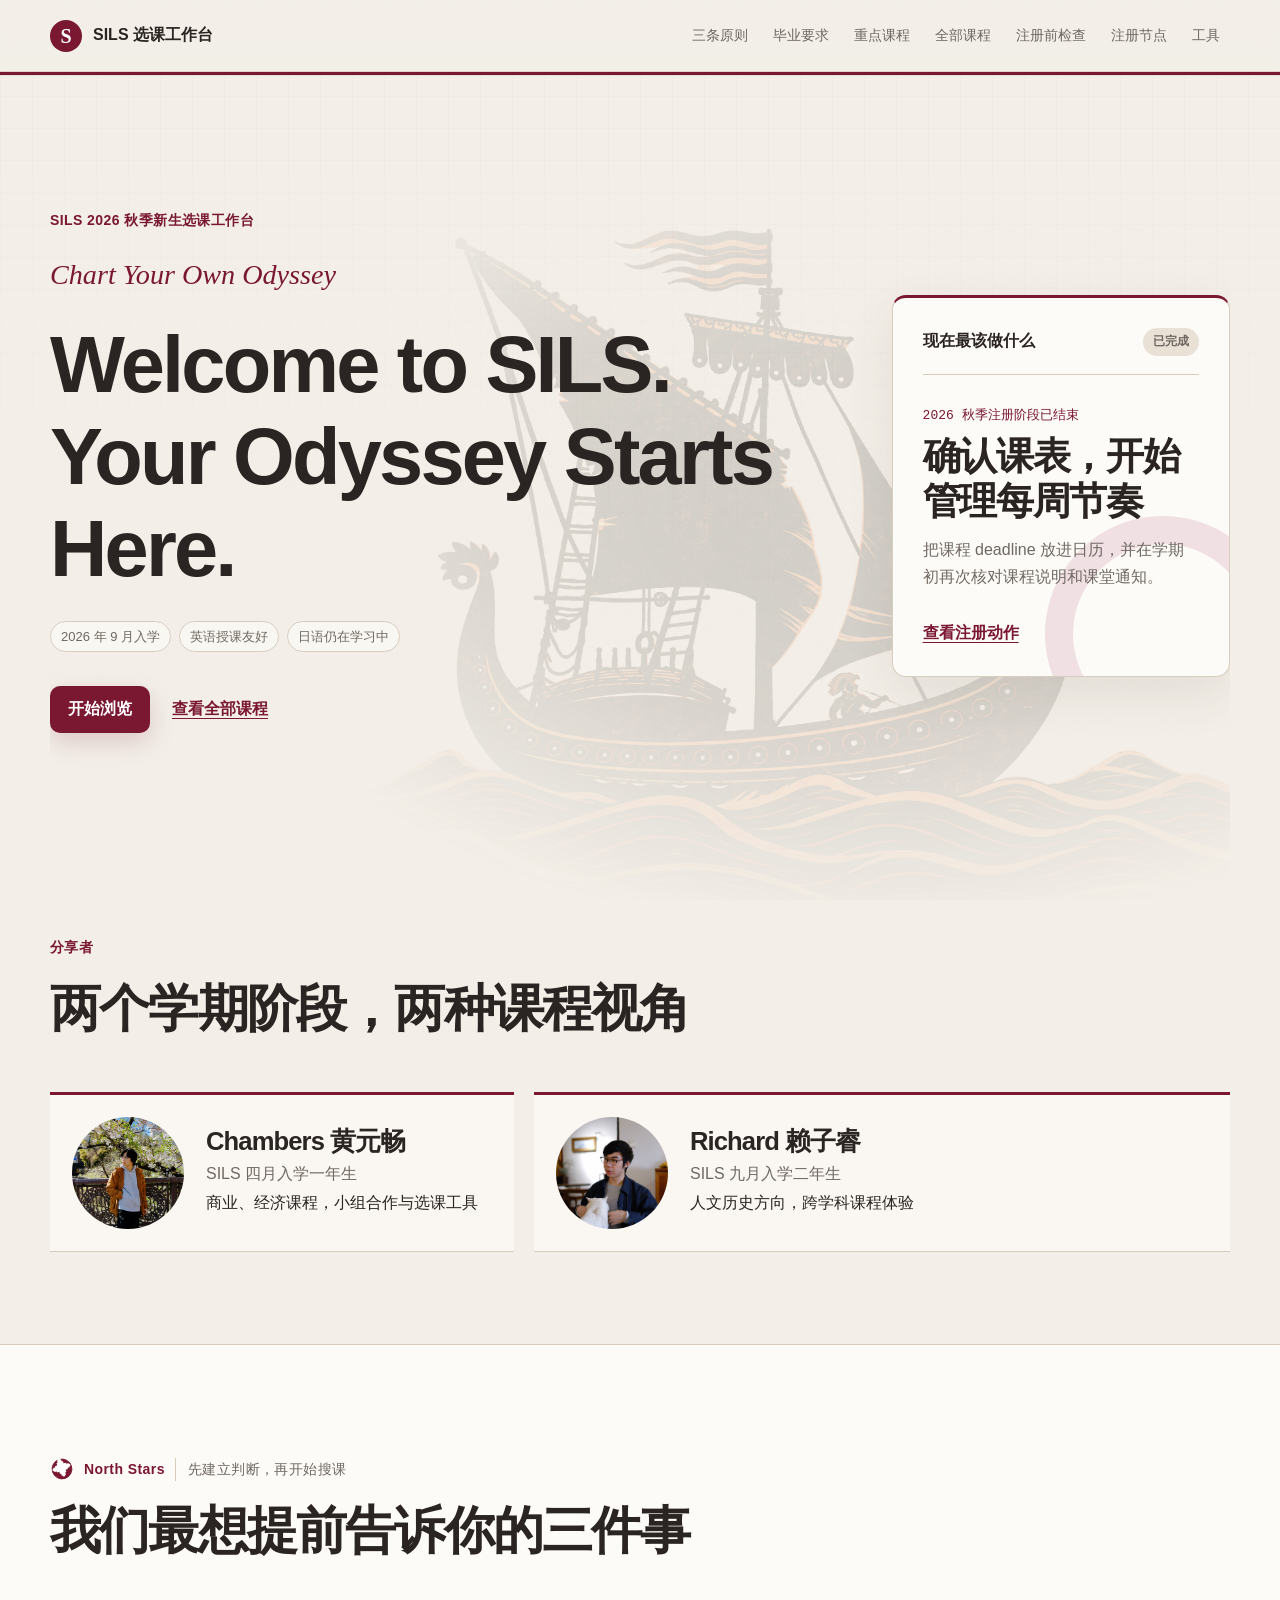
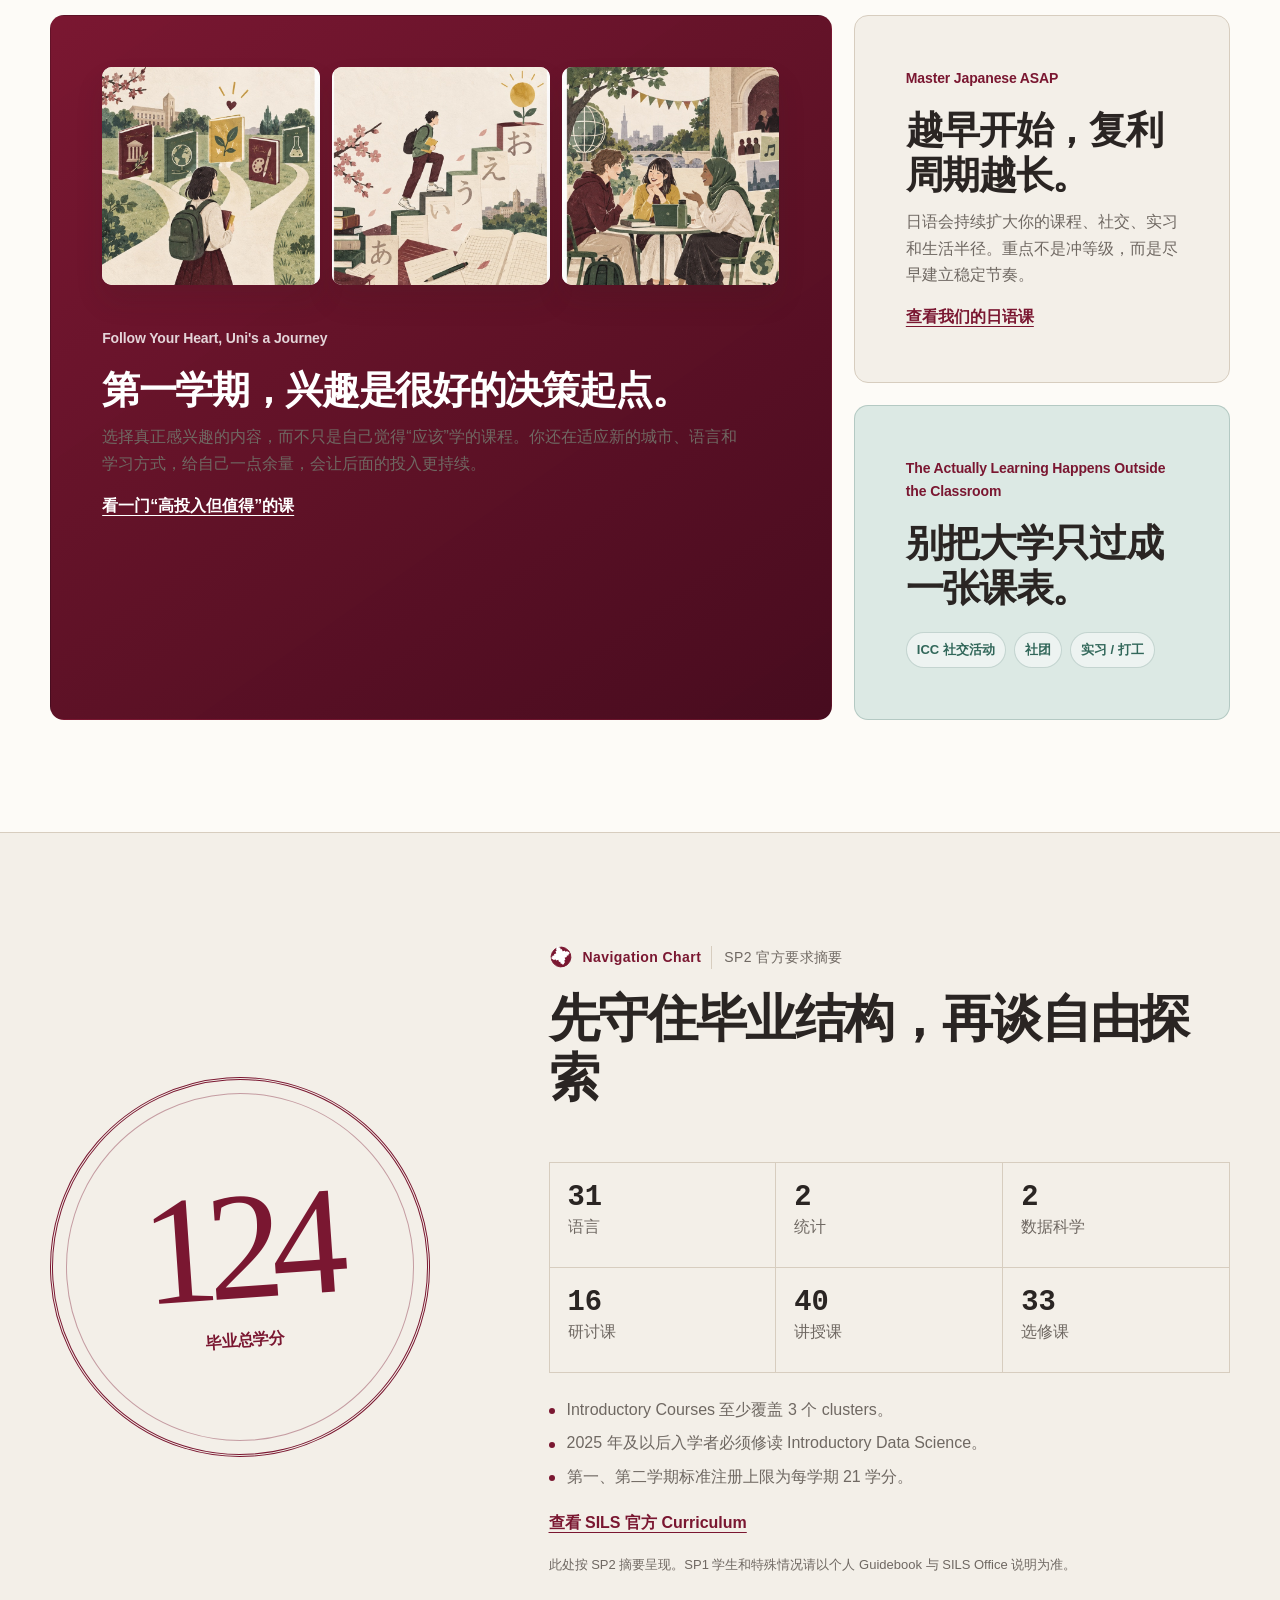
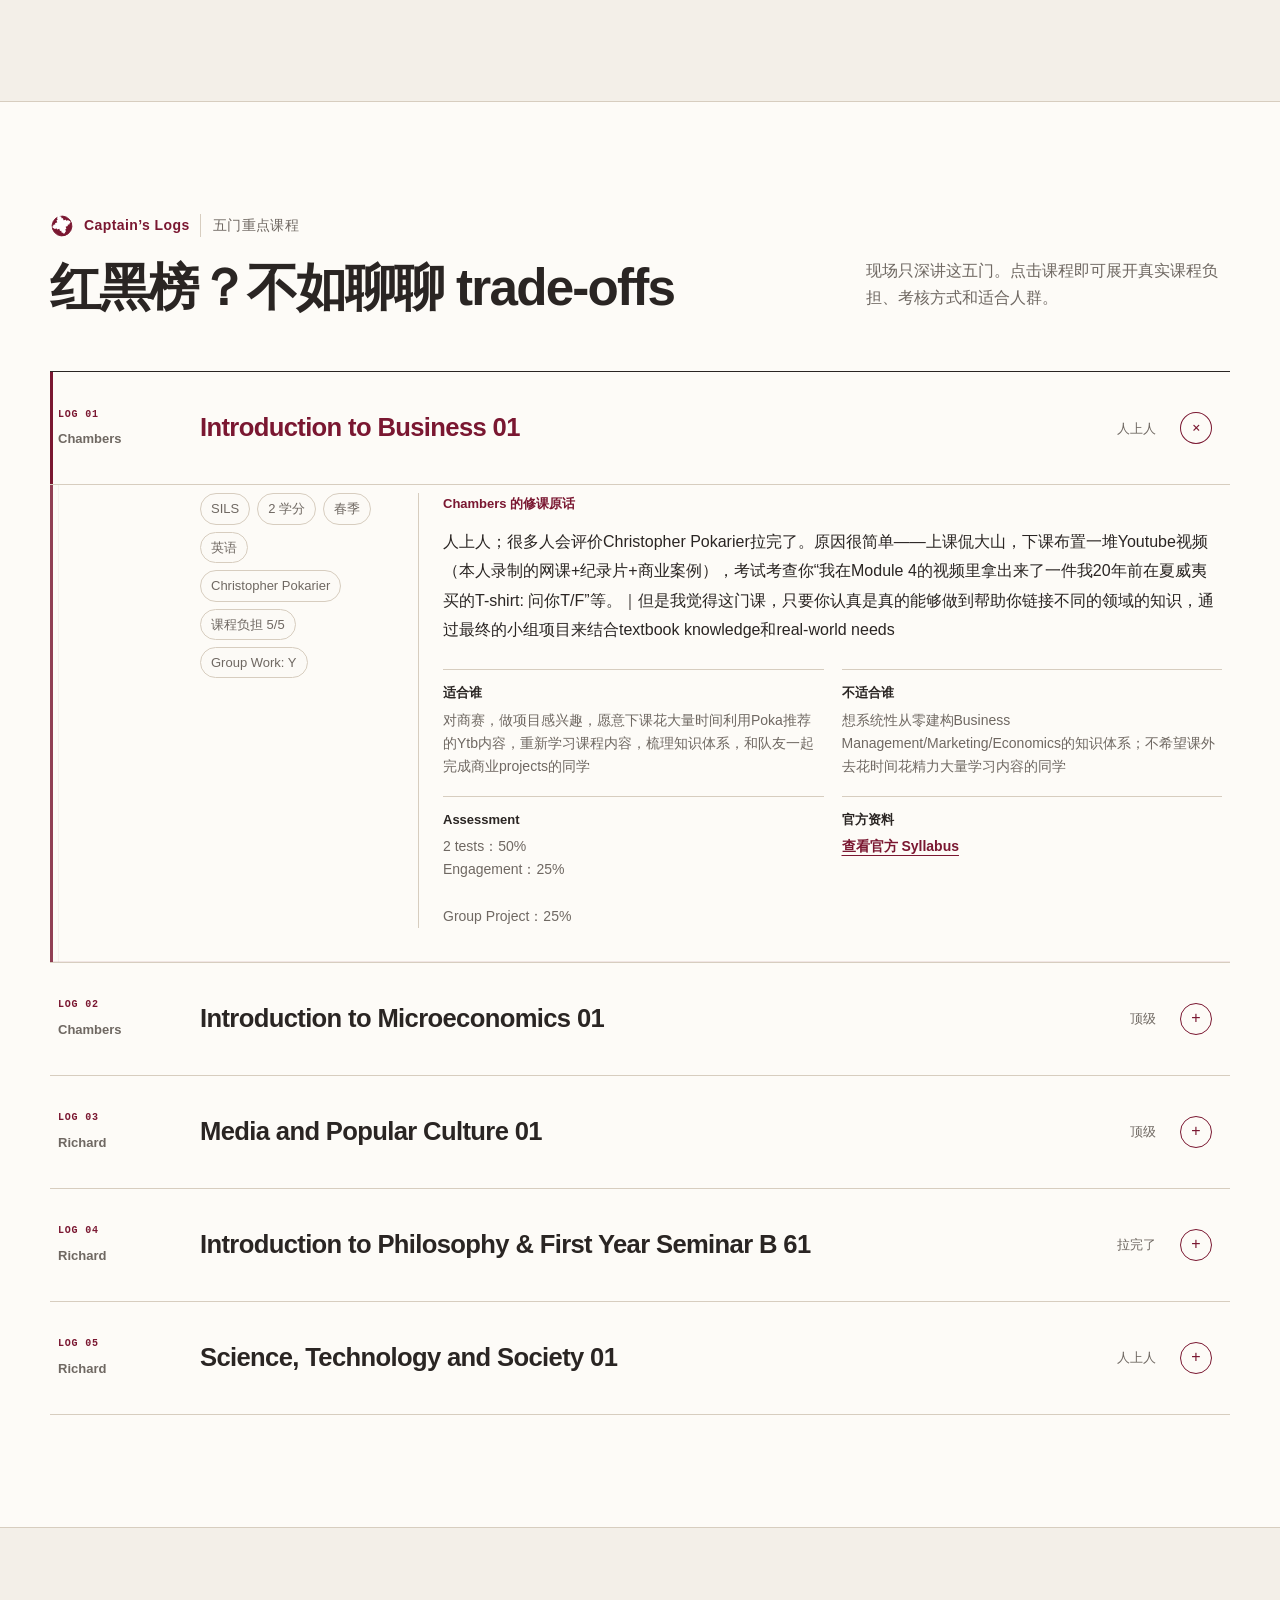
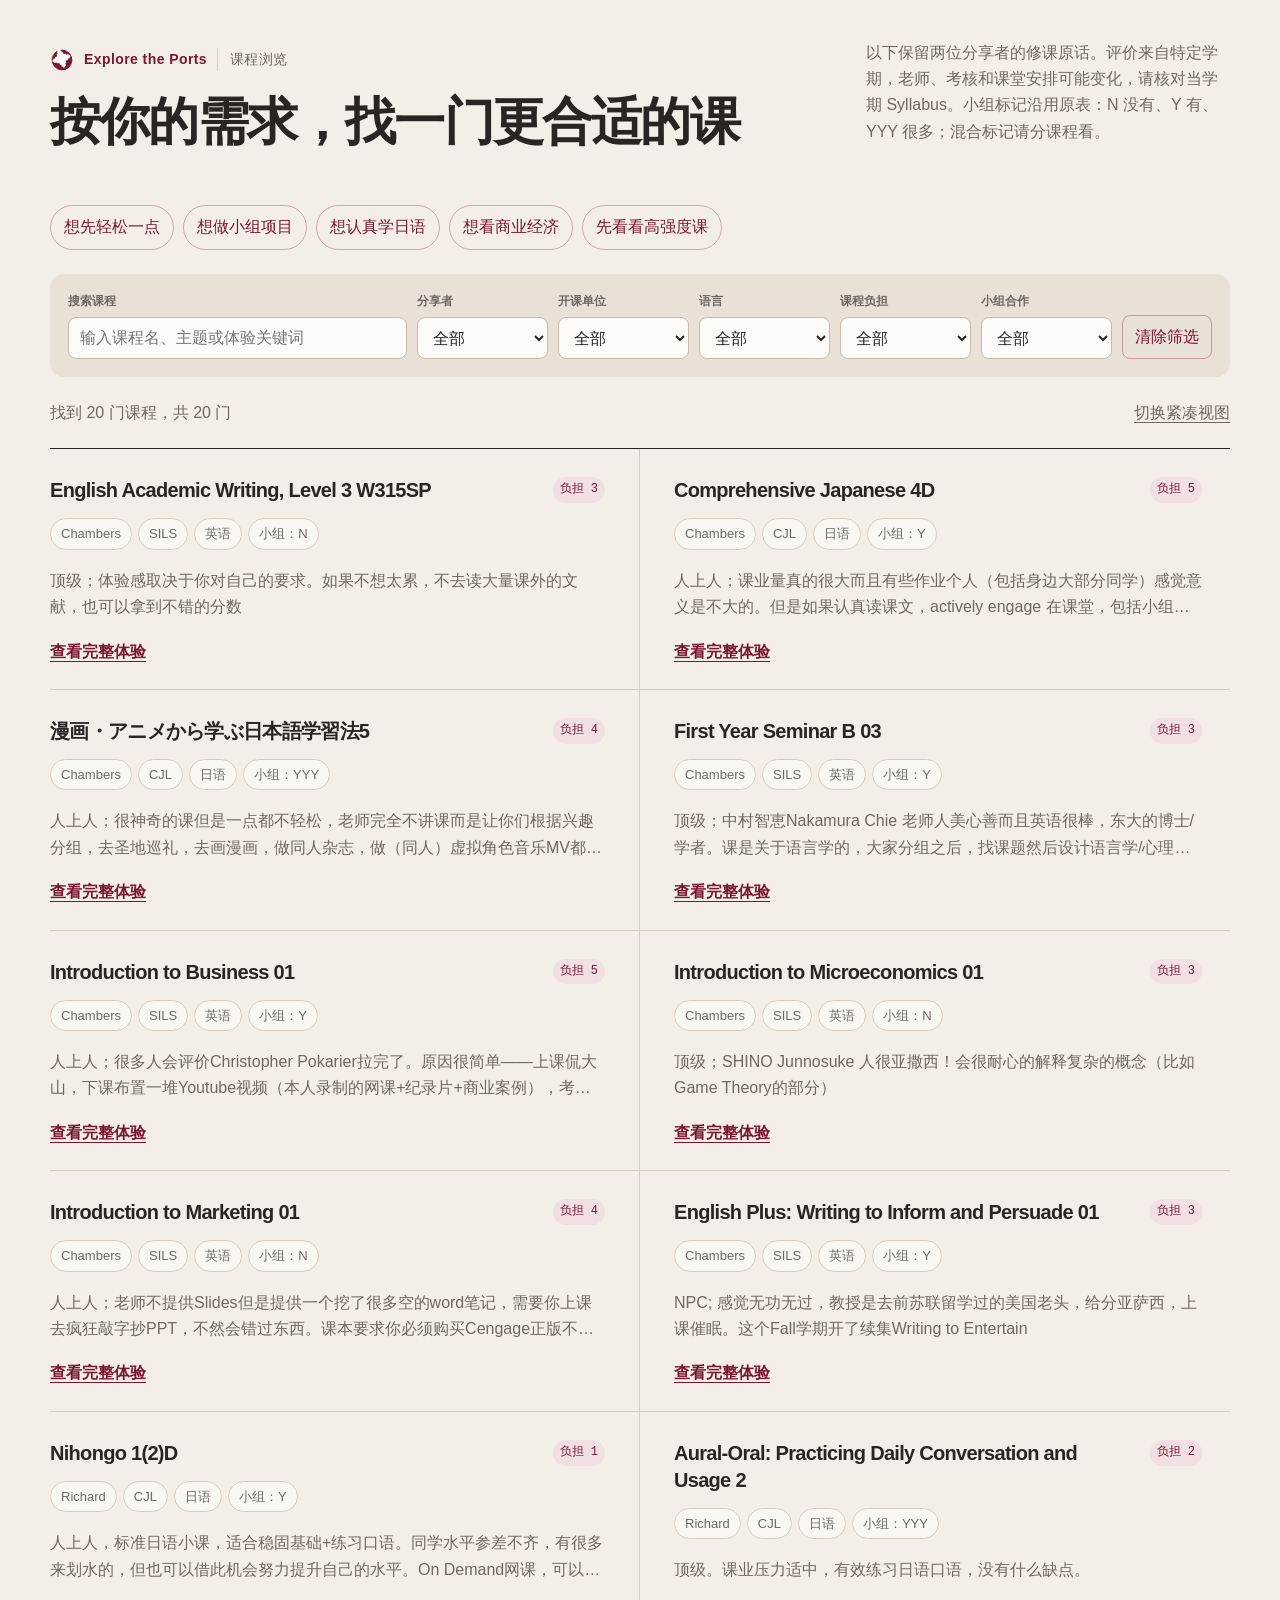
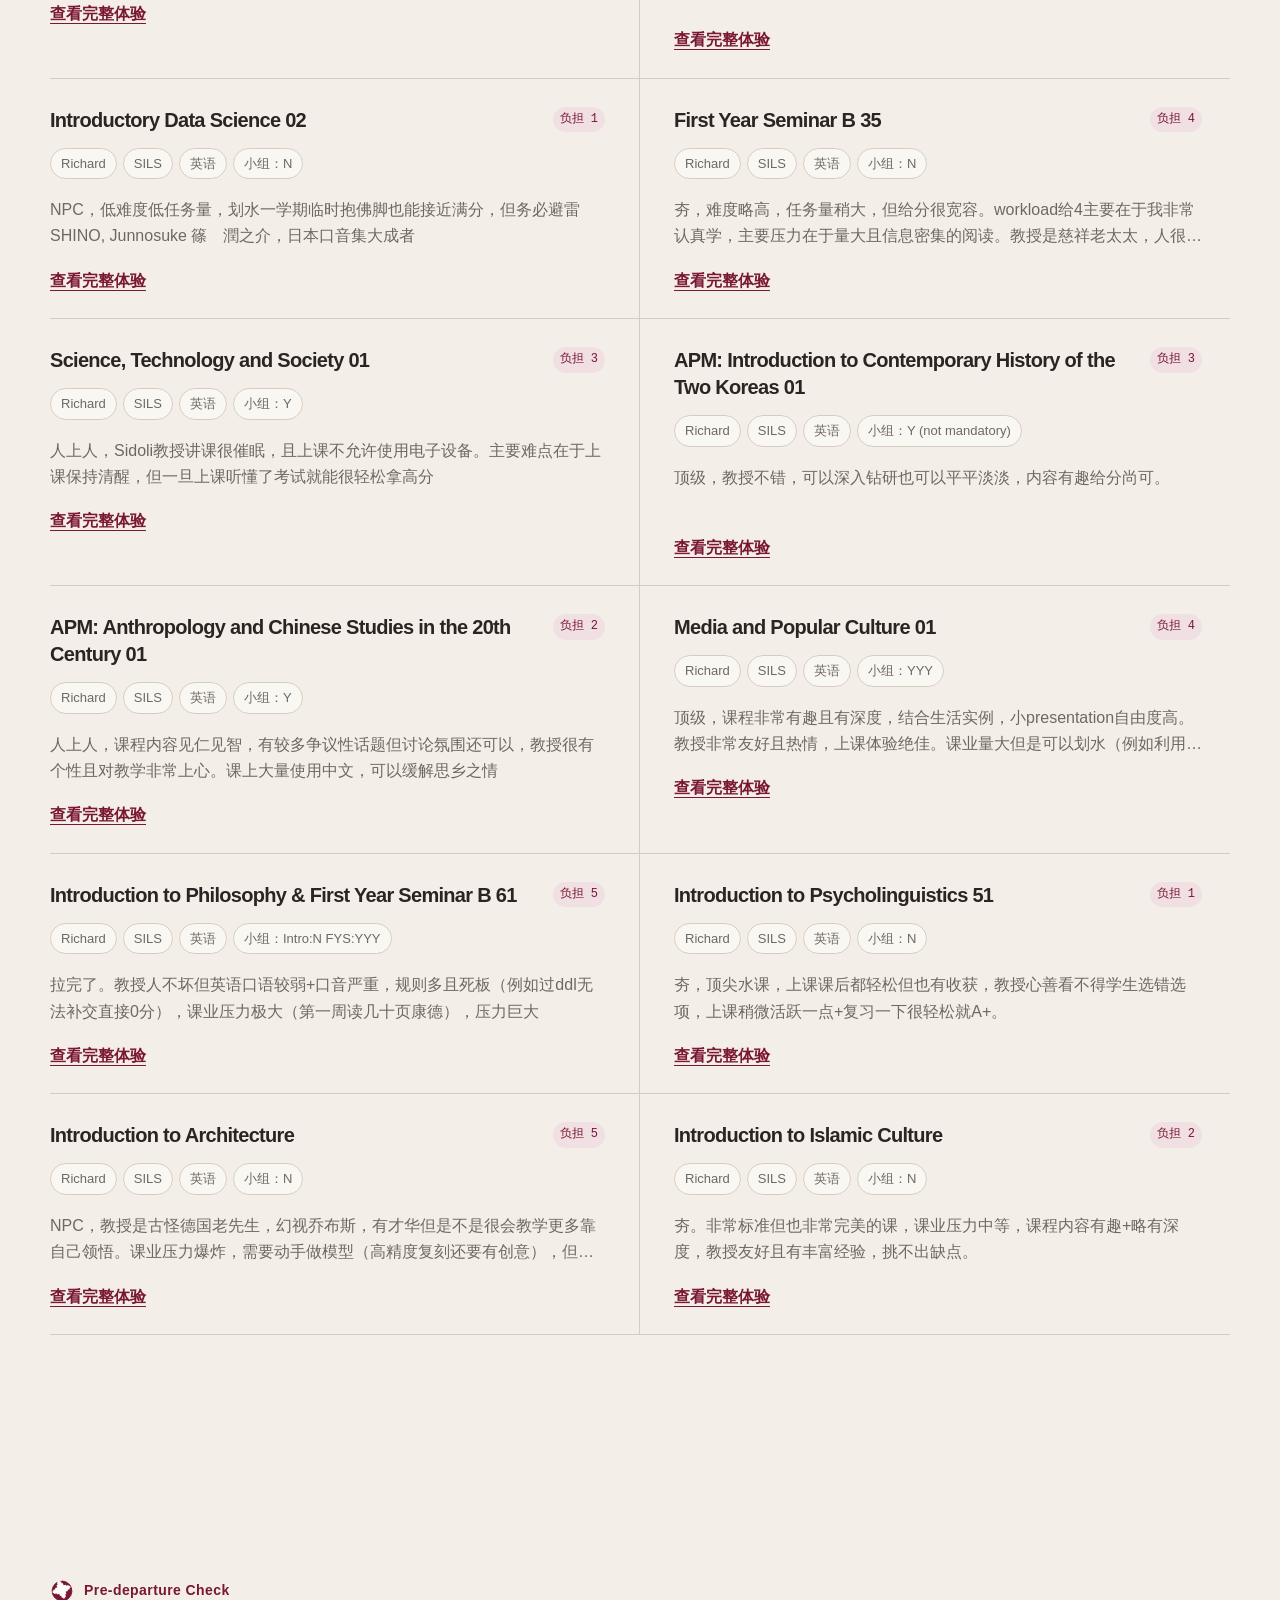
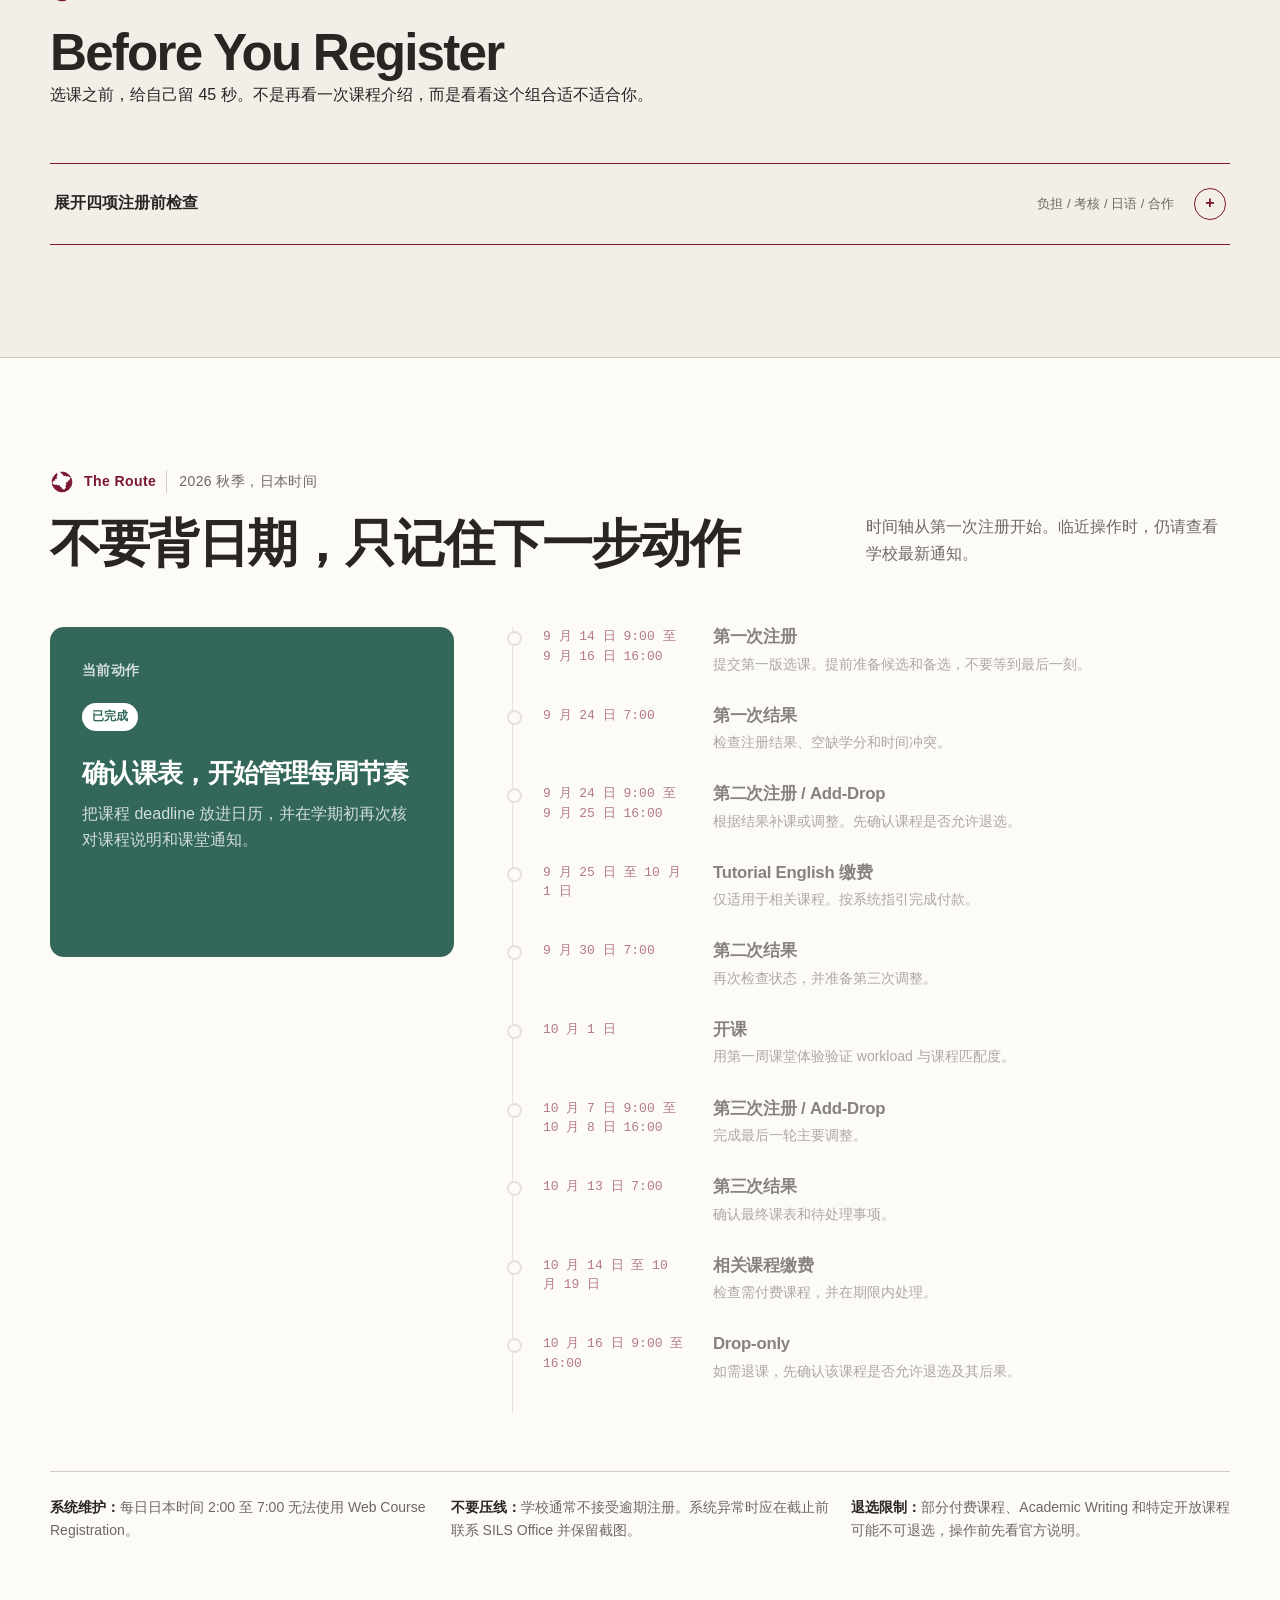
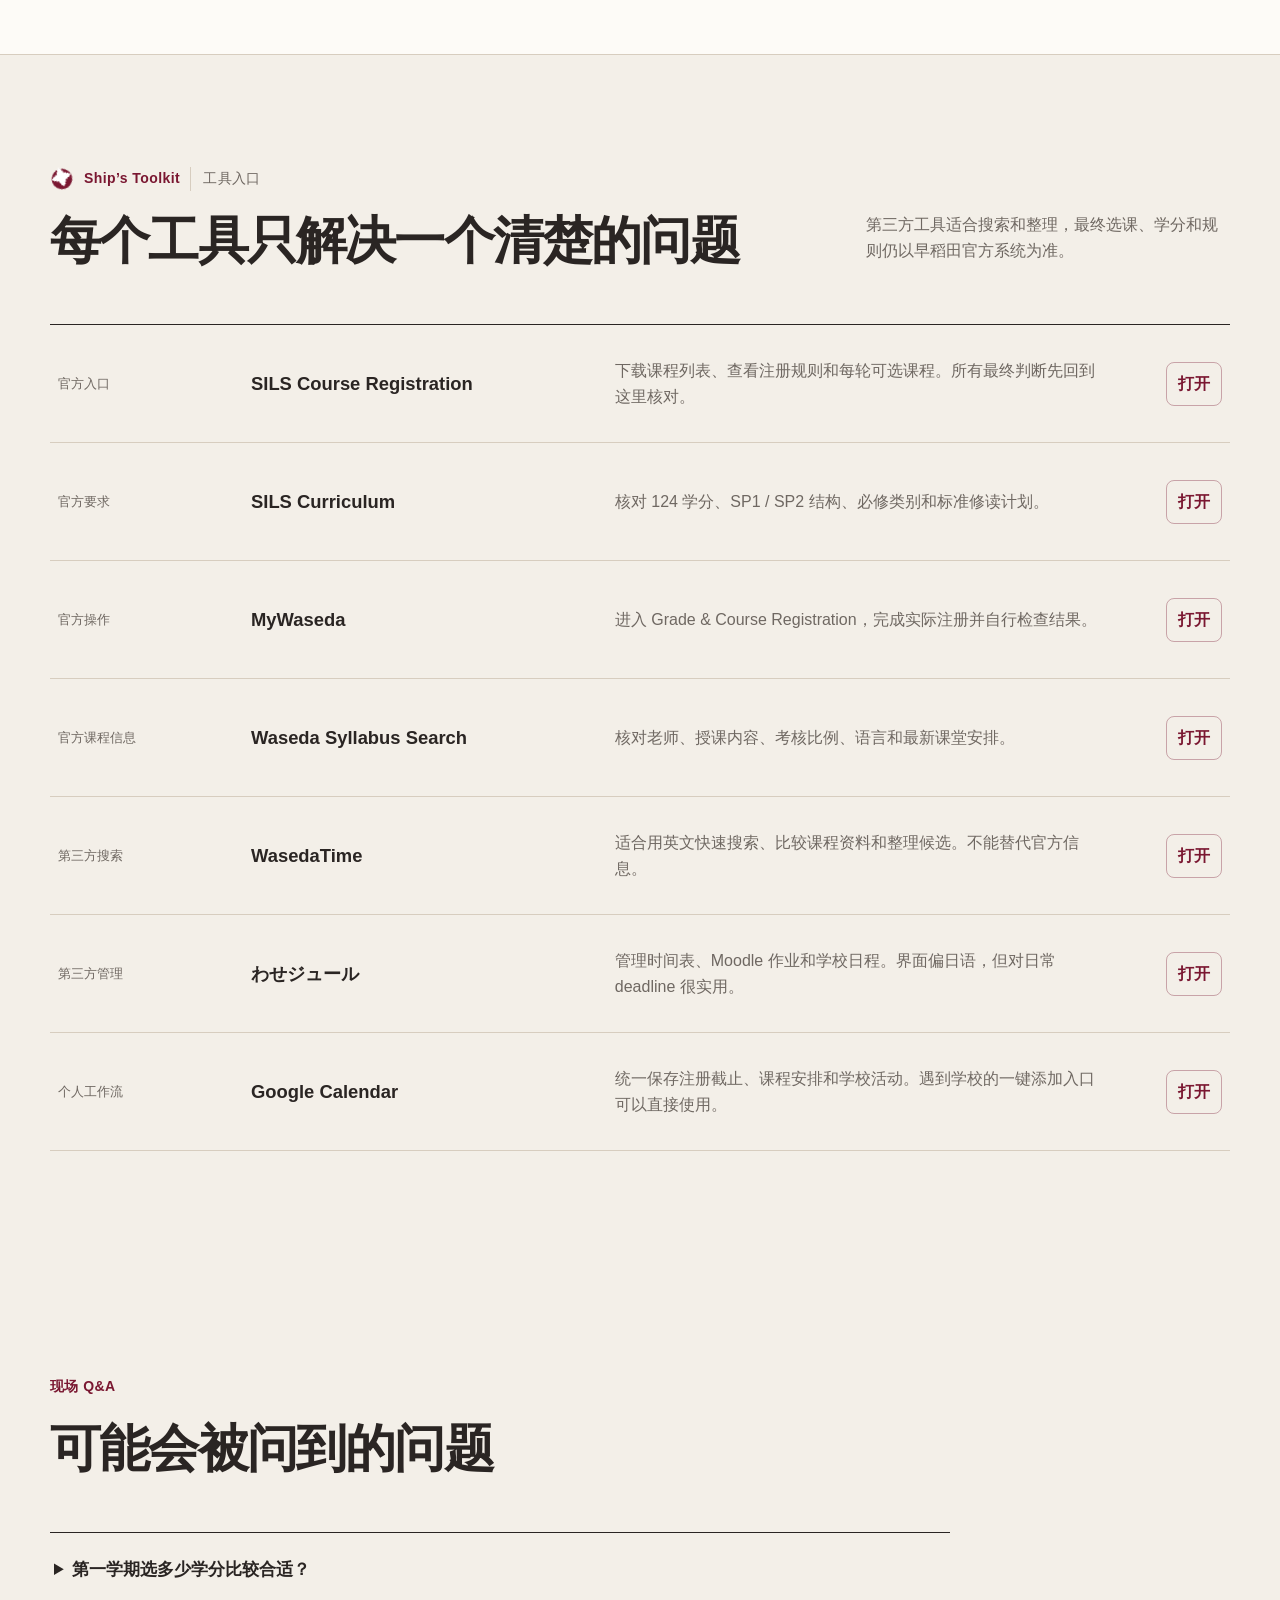
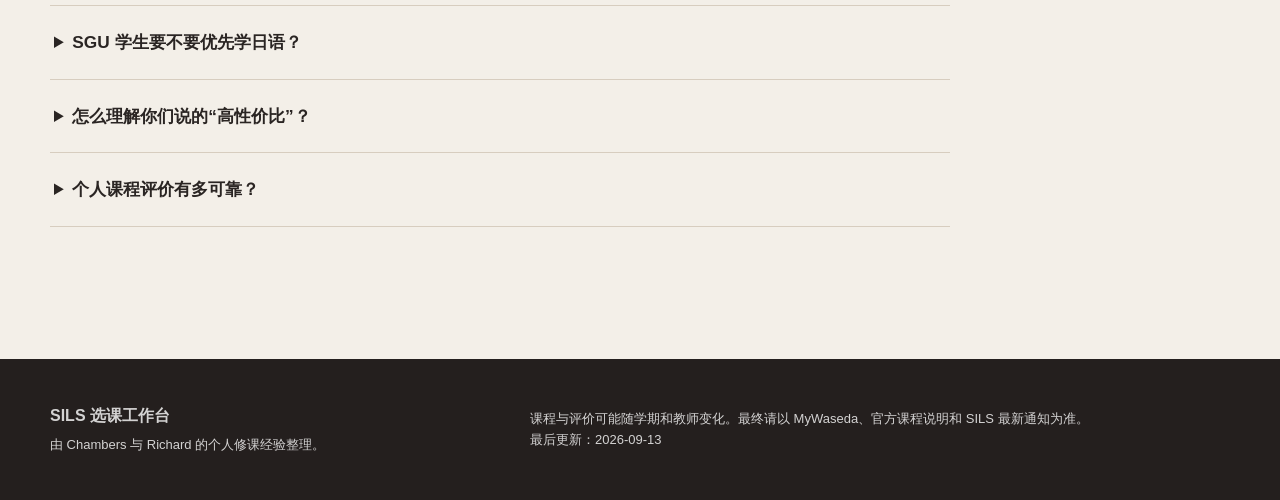
==== index.html @ c2e1fd77 "Publish SILS Odyssey course workbench" ====
<!doctype html>
<html lang="zh-CN">
  <head>
    <meta charset="UTF-8" />
    <meta name="viewport" content="width=device-width, initial-scale=1.0" />
    <meta
      name="description"
      content="面向 2026 年 9 月 SILS 新生的选课经验、注册节点与工具工作台。"
    />
    <title>Chart Your Own Odyssey｜SILS 2026 选课工作台</title>
    <link rel="stylesheet" href="styles.css" />
    <script src="data.js" defer></script>
    <script src="app.js" defer></script>
  </head>
  <body>
    <a class="skip-link" href="#main">跳到主要内容</a>

    <header class="site-header" data-header>
      <a class="brand" href="#home" aria-label="返回首页">
        <span class="brand-mark">S</span>
        <span>SILS 选课工作台</span>
      </a>
      <button class="menu-toggle" type="button" aria-expanded="false" aria-controls="site-nav">
        菜单
      </button>
      <nav class="site-nav" id="site-nav" aria-label="主要导航">
        <a href="#principles">三条原则</a>
        <a href="#requirements">毕业要求</a>
        <a href="#picks">重点课程</a>
        <a href="#courses">全部课程</a>
        <a href="#before-register">注册前检查</a>
        <a href="#registration">注册节点</a>
        <a href="#resources">工具</a>
      </nav>
    </header>

    <nav class="voyage-nav" aria-label="Odyssey 章节航线">
      <span class="voyage-track" aria-hidden="true"><span class="voyage-progress"></span></span>
      <a href="#home"><span>出发</span></a>
      <a href="#principles"><span>三条原则</span></a>
      <a href="#requirements"><span>毕业要求</span></a>
      <a href="#picks"><span>重点课程</span></a>
      <a href="#courses"><span>全部课程</span></a>
      <a href="#before-register"><span>注册前检查</span></a>
      <a href="#registration"><span>注册节点</span></a>
      <a href="#resources"><span>工具</span></a>
    </nav>
    <div class="voyage-mobile-track" aria-hidden="true"><span class="voyage-progress"></span></div>

    <main id="main">
      <section class="hero shell" id="home" data-chapter="Departure">
        <div class="hero-copy">
          <p class="context-line">SILS 2026 秋季新生选课工作台</p>
          <p class="odyssey-title">Chart Your Own Odyssey</p>
          <h1>Welcome to SILS. Your Odyssey Starts Here.</h1>
          <div class="audience-tags" aria-label="适合人群">
            <span>2026 年 9 月入学</span>
            <span>英语授课友好</span>
            <span>日语仍在学习中</span>
          </div>
          <div class="hero-actions">
            <a class="button button-primary" href="#principles">开始浏览</a>
            <a class="text-link" href="#courses">查看全部课程</a>
          </div>
        </div>

        <aside class="action-panel" aria-labelledby="current-action-title">
          <div class="action-heading">
            <p id="current-action-title">现在最该做什么</p>
            <span class="status-chip" data-action-status>准备中</span>
          </div>
          <p class="action-date" data-action-date>9 月 14 日 9:00 第一次注册开始</p>
          <h2 data-action-title>先做一份“想选 + 备选”清单</h2>
          <p data-action-copy>
            先查课程说明和时间冲突，再用两位学长的真实体验判断课程负担。不要等注册窗口打开才开始找课。
          </p>
          <a class="panel-link" href="#registration">查看注册动作</a>
        </aside>
      </section>

      <section class="presenters shell" aria-labelledby="presenters-title">
        <div class="section-intro compact-intro">
          <p class="context-line">分享者</p>
          <h2 id="presenters-title">两个学期阶段，两种课程视角</h2>
        </div>
        <div class="presenter-grid">
          <article class="presenter-card presenter-chambers">
            <img
              src="assets/chambers-portrait-web.jpg"
              alt="Chambers 的照片"
              width="360"
              height="360"
            />
            <div>
              <h3>Chambers 黄元畅</h3>
              <p>SILS 四月入学一年生</p>
              <p class="presenter-focus">商业、经济课程，小组合作与选课工具</p>
            </div>
          </article>
          <article class="presenter-card presenter-richard">
            <img
              src="assets/richard-portrait-web.jpg"
              alt="Richard 赖子睿的照片"
              width="360"
              height="360"
            />
            <div>
              <h3>Richard 赖子睿</h3>
              <p>SILS 九月入学二年生</p>
              <p class="presenter-focus">人文历史方向，跨学科课程体验</p>
            </div>
          </article>
        </div>
      </section>

      <section class="principles section-pad" id="principles" data-chapter="North Stars">
        <div class="shell">
          <div class="section-intro">
            <p class="context-line chapter-marker"><span aria-hidden="true">✦</span> North Stars<span class="chapter-caption">先建立判断，再开始搜课</span></p>
            <h2>我们最想提前告诉你的三件事</h2>
          </div>
          <div class="principle-layout">
            <article class="principle-primary">
              <div class="principle-art-trio" aria-label="三条原则的三联插画">
                <div class="principle-art principle-art-choice" role="img" aria-label="学生在多条课程路径前选择自己感兴趣的方向">
                  <img src="assets/principles-triptych.jpg" alt="" loading="lazy" decoding="async" />
                </div>
                <div class="principle-art principle-art-japanese" role="img" aria-label="学生沿着由日语学习笔记组成的阶梯向上学习">
                  <img src="assets/principles-triptych.jpg" alt="" loading="lazy" decoding="async" />
                </div>
                <div class="principle-art principle-art-outside" role="img" aria-label="三位学生在课堂之外交流并建立联系">
                  <img src="assets/principles-triptych.jpg" alt="" loading="lazy" decoding="async" />
                </div>
              </div>
              <div class="principle-copy">
                <p class="principle-title">Follow Your Heart, Uni's a Journey</p>
                <h3>第一学期，兴趣是很好的决策起点。</h3>
                <p>
                  选择真正感兴趣的内容，而不只是自己觉得“应该”学的课程。你还在适应新的城市、语言和学习方式，给自己一点余量，会让后面的投入更持续。
                </p>
                <button class="inline-action" type="button" data-course-jump="introduction-to-business-01">
                  看一门“高投入但值得”的课
                </button>
              </div>
            </article>
            <div class="principle-side">
              <article>
                <div class="principle-copy">
                  <p class="principle-title">Master Japanese ASAP</p>
                  <h3>越早开始，复利周期越长。</h3>
                  <p>日语会持续扩大你的课程、社交、实习和生活半径。重点不是冲等级，而是尽早建立稳定节奏。</p>
                  <button class="inline-action" type="button" data-filter-preset="japanese">查看我们的日语课</button>
                </div>
              </article>
              <article>
                <div class="principle-copy">
                  <p class="principle-title">The Actually Learning Happens Outside the Classroom</p>
                  <h3>别把大学只过成一张课表。</h3>
                  <ul class="outside-list" aria-label="课外学习入口">
                    <li>ICC 社交活动</li>
                    <li>社团</li>
                    <li>实习 / 打工</li>
                  </ul>
                </div>
              </article>
            </div>
          </div>
        </div>
      </section>

      <section class="requirements section-pad shell" id="requirements" data-chapter="Navigation Chart">
        <div class="requirements-stamp" aria-label="毕业总学分 124">
          <strong>124</strong>
          <span>毕业总学分</span>
        </div>
        <div class="requirements-copy">
          <div class="section-intro compact-intro">
            <p class="context-line chapter-marker"><span aria-hidden="true">✦</span> Navigation Chart<span class="chapter-caption">SP2 官方要求摘要</span></p>
            <h2>先守住毕业结构，再谈自由探索</h2>
          </div>
          <div class="credit-grid" aria-label="SP2 毕业学分构成">
            <div><strong>31</strong><span>语言</span></div>
            <div><strong>2</strong><span>统计</span></div>
            <div><strong>2</strong><span>数据科学</span></div>
            <div><strong>16</strong><span>研讨课</span></div>
            <div><strong>40</strong><span>讲授课</span></div>
            <div><strong>33</strong><span>选修课</span></div>
          </div>
          <div class="requirements-notes">
            <p>Introductory Courses 至少覆盖 3 个 clusters。</p>
            <p>2025 年及以后入学者必须修读 Introductory Data Science。</p>
            <p>第一、第二学期标准注册上限为每学期 21 学分。</p>
          </div>
          <a
            class="text-link"
            href="https://www.waseda.jp/fire/sils/en/about/curriculum/"
            target="_blank"
            rel="noreferrer"
          >查看 SILS 官方 Curriculum</a>
          <p class="fine-print">此处按 SP2 摘要呈现。SP1 学生和特殊情况请以个人 Guidebook 与 SILS Office 说明为准。</p>
        </div>
      </section>

      <section class="picks section-pad" id="picks" data-chapter="Captain’s Logs">
        <div class="shell">
          <div class="section-intro split-intro">
            <div>
              <p class="context-line chapter-marker"><span aria-hidden="true">✦</span> Captain’s Logs<span class="chapter-caption">五门重点课程</span></p>
              <h2>红黑榜？不如聊聊 trade-offs</h2>
            </div>
          <p>现场只深讲这五门。点击课程即可展开真实课程负担、考核方式和适合人群。</p>
          </div>
          <div class="featured-list" data-featured-list></div>
        </div>
      </section>

      <section class="course-explorer section-pad shell" id="courses" data-chapter="Explore the Ports">
        <div class="section-intro split-intro">
          <div>
            <p class="context-line chapter-marker"><span aria-hidden="true">✦</span> Explore the Ports<span class="chapter-caption">课程浏览</span></p>
            <h2>按你的需求，找一门更合适的课</h2>
          </div>
          <p>以下保留两位分享者的修课原话。评价来自特定学期，老师、考核和课堂安排可能变化，请核对当学期 Syllabus。小组标记沿用原表：N 没有、Y 有、YYY 很多；混合标记请分课程看。</p>
        </div>

        <div class="question-shortcuts" aria-label="常见问题快捷筛选">
          <button type="button" data-filter-preset="lighter">想先轻松一点</button>
          <button type="button" data-filter-preset="group">想做小组项目</button>
          <button type="button" data-filter-preset="japanese">想认真学日语</button>
          <button type="button" data-filter-preset="business">想看商业经济</button>
          <button type="button" data-filter-preset="heavy">先看看高强度课</button>
        </div>

        <form class="filters" data-filter-form>
          <label class="search-field">
            <span>搜索课程</span>
            <input type="search" name="query" placeholder="输入课程名、主题或体验关键词" autocomplete="off" />
          </label>
          <label>
            <span>分享者</span>
            <select name="takenBy">
              <option value="all">全部</option>
              <option value="Chambers">Chambers</option>
              <option value="Richard">Richard</option>
            </select>
          </label>
          <label>
            <span>开课单位</span>
            <select name="provider">
              <option value="all">全部</option>
              <option value="SILS">SILS</option>
              <option value="CJL">CJL</option>
            </select>
          </label>
          <label>
            <span>语言</span>
            <select name="language">
              <option value="all">全部</option>
              <option value="English">英语</option>
              <option value="Japanese">日语</option>
            </select>
          </label>
          <label>
            <span>课程负担</span>
            <select name="workload">
              <option value="all">全部</option>
              <option value="1-2">1 至 2</option>
              <option value="3">3</option>
              <option value="4-5">4 至 5</option>
            </select>
          </label>
          <label>
            <span>小组合作</span>
            <select name="groupWork">
              <option value="all">全部</option>
              <option value="none">没有</option>
              <option value="any">有或很多</option>
              <option value="some">有</option>
              <option value="heavy">很多</option>
            </select>
          </label>
          <button class="reset-button" type="reset">清除筛选</button>
        </form>

        <div class="results-meta">
          <p aria-live="polite" data-results-count></p>
          <button class="density-toggle" type="button" data-density-toggle aria-pressed="false">切换紧凑视图</button>
        </div>
        <div class="course-grid" data-course-grid></div>
        <div class="empty-state" data-empty-state hidden>
          <h3>没有匹配的课程</h3>
          <p>试试放宽课程负担范围，或清除一项筛选。</p>
          <button class="button button-primary" type="button" data-reset-empty>清除筛选</button>
        </div>
      </section>

      <section class="predeparture section-pad shell" id="before-register" data-chapter="Pre-departure Check">
        <div class="section-intro">
          <p class="context-line chapter-marker"><span aria-hidden="true">✦</span> Pre-departure Check</p>
          <h2>Before You Register</h2>
          <p>选课之前，给自己留 45 秒。不是再看一次课程介绍，而是看看这个组合适不适合你。</p>
        </div>
        <details class="departure-checks">
          <summary><span>展开四项注册前检查</span><span class="check-summary-hint">负担 / 考核 / 日语 / 合作</span><span class="expand-mark" aria-hidden="true">+</span></summary>
          <div class="check-grid">
            <article>
              <h3>Workload Check</h3>
              <p class="check-question">这学期的组合是否过重？</p>
              <p>把高负担课程放在一起看：最忙的一周，还剩多少时间给日语和课外生活？</p>
              <button class="inline-action" type="button" data-filter-preset="heavy">对照高负担课程</button>
            </article>
            <article>
              <h3>Assessment Check</h3>
              <p class="check-question">考试、论文和 presentation 是否适合你？</p>
              <p>看详情里的 Assessment，再用当学期 Syllabus 核对比例和 deadline。</p>
              <button class="inline-action" type="button" data-assessment-search>搜索考核关键词</button>
            </article>
            <article>
              <h3>Japanese Level Check</h3>
              <p class="check-question">语言要求是否与实际水平匹配？</p>
              <p>等级之外，也看看阅读、作业和课堂讨论的要求；学长体验不是分班建议。</p>
              <button class="inline-action" type="button" data-filter-preset="japanese">对照日语课体验</button>
            </article>
            <article>
              <h3>Teacher &amp; Teamwork Check</h3>
              <p class="check-question">老师风格和小组合作是否符合预期？</p>
              <p>对照 Group Work、适合谁与不适合谁；不要只看一句结论。</p>
              <button class="inline-action" type="button" data-filter-preset="group">对照小组课程</button>
            </article>
          </div>
          <p class="check-tools">再交叉查一遍：<a href="https://wasedatime.com/courses/syllabus" target="_blank" rel="noreferrer">WasedaTime</a> · <a href="https://www.wasedule.com/downloads" target="_blank" rel="noreferrer">わせジュール</a>。第三方评价仅供参考，最终回到官方 Syllabus。</p>
        </details>
      </section>

      <section class="registration section-pad" id="registration" data-chapter="The Route">
        <div class="shell">
          <div class="section-intro split-intro">
            <div>
              <p class="context-line chapter-marker"><span aria-hidden="true">✦</span> The Route<span class="chapter-caption">2026 秋季，日本时间</span></p>
              <h2>不要背日期，只记住下一步动作</h2>
            </div>
            <p>时间轴从第一次注册开始。临近操作时，仍请查看学校最新通知。</p>
          </div>
          <div class="registration-layout">
            <article class="registration-current">
              <p class="context-line">当前动作</p>
              <span class="status-chip" data-timeline-status>准备中</span>
              <h3 data-timeline-title>准备第一轮候选与备选</h3>
              <p data-timeline-copy>把“最想选”和“没选上时怎么办”同时写好，注册时会从容很多。</p>
            </article>
            <ol class="timeline" data-timeline-list></ol>
          </div>
          <div class="registration-alerts">
            <p><strong>系统维护：</strong>每日日本时间 2:00 至 7:00 无法使用 Web Course Registration。</p>
            <p><strong>不要压线：</strong>学校通常不接受逾期注册。系统异常时应在截止前联系 SILS Office 并保留截图。</p>
            <p><strong>退选限制：</strong>部分付费课程、Academic Writing 和特定开放课程可能不可退选，操作前先看官方说明。</p>
          </div>
        </div>
      </section>

      <section class="resources section-pad shell" id="resources" data-chapter="Ship’s Toolkit">
        <div class="section-intro split-intro">
          <div>
            <p class="context-line chapter-marker"><span aria-hidden="true">✦</span> Ship’s Toolkit<span class="chapter-caption">工具入口</span></p>
            <h2>每个工具只解决一个清楚的问题</h2>
          </div>
          <p>第三方工具适合搜索和整理，最终选课、学分和规则仍以早稻田官方系统为准。</p>
        </div>
        <div class="resource-list" data-resource-list></div>
      </section>

      <section class="faq section-pad shell" id="faq">
        <div class="section-intro compact-intro">
          <p class="context-line">现场 Q&A</p>
          <h2>可能会被问到的问题</h2>
        </div>
        <div class="faq-list">
          <details>
            <summary>第一学期选多少学分比较合适？</summary>
            <p>先看毕业结构和 21 学分上限，再根据阅读、语言课和小组项目的组合判断。不要只看总学分，要看最忙的一周会同时发生什么。</p>
          </details>
          <details>
            <summary>SGU 学生要不要优先学日语？</summary>
            <p>建议尽早建立稳定节奏。日语不只影响课程，还影响社交、生活和实习选择。难度不必一步到顶，持续比短期冲刺重要。</p>
          </details>
          <details>
            <summary>怎么理解你们说的“高性价比”？</summary>
            <p>它不是单纯“容易拿分”。我们更看重投入是否换来清楚的知识、作品、表达训练或新的兴趣方向，以及这门课是否适合你。</p>
          </details>
          <details>
            <summary>个人课程评价有多可靠？</summary>
            <p>它适合帮助你提出问题，不适合替代课程说明。老师、考核和个人基础都会改变体验，所以卡片会同时写适合谁与不适合谁。</p>
          </details>
        </div>
      </section>
    </main>

    <footer class="site-footer">
      <div class="shell footer-grid">
        <div>
          <strong>SILS 选课工作台</strong>
          <p>由 Chambers 与 Richard 的个人修课经验整理。</p>
        </div>
        <p>
          课程与评价可能随学期和教师变化。最终请以 MyWaseda、官方课程说明和 SILS 最新通知为准。<br />
          最后更新：2026-09-13
        </p>
      </div>
    </footer>
  </body>
</html>
---- styles.css ----
:root {
  --motion-ease: cubic-bezier(.2, .65, .3, 1);
  --paper: #f3efe8;
  --surface: #fdfbf7;
  --surface-deep: #e9e1d6;
  --ink: #2a2523;
  --muted: #6f6862;
  --line: #d7cdbf;
  --burgundy: #7a1731;
  --burgundy-dark: #591023;
  --burgundy-soft: #f0dfe3;
  --green: #32675a;
  --green-soft: #dce9e4;
  --amber: #a3631d;
  --amber-soft: #f2e5d2;
  --focus: #155fbd;
  --radius: 14px;
  --button-radius: 10px;
  --shadow-soft: 0 18px 48px rgb(69 50 42 / 9%);
  --font-sans: "Geist", "Avenir Next", "PingFang SC", "Hiragino Sans GB", "Microsoft YaHei", sans-serif;
  --font-mono: "Geist Mono", "SFMono-Regular", Consolas, monospace;
}

* {
  box-sizing: border-box;
}

html {
  scroll-behavior: smooth;
  scroll-padding-top: 92px;
}

body {
  margin: 0;
  color: var(--ink);
  background: var(--paper);
  font-family: var(--font-sans);
  font-size: 16px;
  line-height: 1.65;
  text-rendering: optimizeLegibility;
}

body::before {
  position: fixed;
  inset: 0;
  z-index: -1;
  content: "";
  pointer-events: none;
  background-image:
    linear-gradient(rgb(122 23 49 / 2.5%) 1px, transparent 1px),
    linear-gradient(90deg, rgb(122 23 49 / 2.5%) 1px, transparent 1px);
  background-size: 32px 32px;
  mask-image: linear-gradient(to bottom, black, transparent 78%);
}

::selection {
  color: white;
  background: var(--burgundy);
}

a {
  color: inherit;
}

button,
input,
select {
  font: inherit;
}

button,
a {
  -webkit-tap-highlight-color: transparent;
}

img {
  display: block;
  max-width: 100%;
}

h1,
h2,
h3,
p {
  margin-top: 0;
}

h1,
h2,
h3 {
  line-height: 1.16;
  letter-spacing: -0.035em;
}

h1 {
  max-width: 760px;
  margin-bottom: 26px;
  font-size: clamp(3rem, 6.2vw, 6rem);
  font-weight: 650;
}

h2 {
  margin-bottom: 20px;
  font-size: clamp(2rem, 4vw, 3.6rem);
  font-weight: 620;
}

h3 {
  margin-bottom: 12px;
  font-size: clamp(1.25rem, 2vw, 1.7rem);
  font-weight: 620;
}

.shell {
  width: min(1180px, calc(100% - 48px));
  margin-inline: auto;
}

.section-pad {
  padding-block: 112px;
}

.skip-link {
  position: fixed;
  top: 10px;
  left: 10px;
  z-index: 100;
  padding: 10px 14px;
  color: white;
  background: var(--ink);
  border-radius: var(--button-radius);
  transform: translateY(-160%);
}

.skip-link:focus {
  transform: translateY(0);
}

:focus-visible {
  outline: 3px solid var(--focus);
  outline-offset: 3px;
}

.site-header {
  position: sticky;
  top: 0;
  z-index: 50;
  display: flex;
  align-items: center;
  justify-content: space-between;
  min-height: 72px;
  padding: 10px max(24px, calc((100vw - 1180px) / 2));
  background: rgb(243 239 232 / 93%);
  border-bottom: 1px solid rgb(122 23 49 / 10%);
  backdrop-filter: blur(16px);
}

.brand {
  display: inline-flex;
  gap: 11px;
  align-items: center;
  color: var(--ink);
  font-weight: 650;
  text-decoration: none;
}

.brand-mark {
  display: grid;
  width: 32px;
  height: 32px;
  color: white;
  background: var(--burgundy);
  border-radius: 50%;
  place-items: center;
  font-family: Georgia, serif;
  font-size: 20px;
}

.site-nav {
  display: flex;
  gap: 5px;
  align-items: center;
}

.site-nav a {
  padding: 8px 10px;
  color: var(--muted);
  border-radius: 8px;
  font-size: 14px;
  text-decoration: none;
}

.site-nav a:hover,
.site-nav a[aria-current] {
  color: var(--burgundy);
  background: var(--burgundy-soft);
}

.menu-toggle {
  display: none;
  padding: 8px 12px;
  color: var(--ink);
  background: transparent;
  border: 1px solid var(--line);
  border-radius: var(--button-radius);
}

.hero {
  position: relative;
  isolation: isolate;
  display: grid;
  grid-template-columns: minmax(0, 1.6fr) minmax(310px, 0.72fr);
  gap: clamp(40px, 7vw, 96px);
  align-items: center;
  min-height: calc(100svh - 72px);
  padding-block: 72px;
}

.hero::before {
  position: absolute;
  inset: -7% -10% -9% 16%;
  z-index: 0;
  content: "";
  pointer-events: none;
  background: url("assets/odyssey-cutout-v3.png") no-repeat 76% 100% / clamp(760px, 82vw, 1120px) auto;
  opacity: 0.085;
  mix-blend-mode: multiply;
  mask-image: radial-gradient(ellipse at 67% 60%, black 0%, black 52%, rgb(0 0 0 / 78%) 68%, transparent 90%);
  mask-repeat: no-repeat;
  mask-size: 100% 100%;
  -webkit-mask-image: radial-gradient(ellipse at 67% 60%, black 0%, black 52%, rgb(0 0 0 / 78%) 68%, transparent 90%);
  -webkit-mask-repeat: no-repeat;
  -webkit-mask-size: 100% 100%;
}

.hero > * {
  position: relative;
  z-index: 1;
}

.context-line {
  margin-bottom: 20px;
  color: var(--burgundy);
  font-size: 14px;
  font-weight: 700;
  letter-spacing: 0.03em;
}

.hero-lede {
  max-width: 680px;
  margin-bottom: 24px;
  color: #514a46;
  font-size: clamp(1.05rem, 1.7vw, 1.3rem);
}

.audience-tags {
  display: flex;
  flex-wrap: wrap;
  gap: 8px;
  margin-bottom: 34px;
}

.audience-tags span,
.meta-chip {
  display: inline-flex;
  align-items: center;
  min-height: 30px;
  padding: 4px 10px;
  color: var(--muted);
  background: rgb(253 251 247 / 68%);
  border: 1px solid var(--line);
  border-radius: 999px;
  font-size: 13px;
}

.hero-actions {
  display: flex;
  gap: 22px;
  align-items: center;
}

.button {
  display: inline-flex;
  align-items: center;
  justify-content: center;
  min-height: 46px;
  padding: 10px 18px;
  border: 0;
  border-radius: var(--button-radius);
  cursor: pointer;
  font-weight: 650;
  text-decoration: none;
}

.button-primary {
  color: white;
  background: var(--burgundy);
  box-shadow: 0 9px 24px rgb(122 23 49 / 18%);
}

.button-primary:hover {
  background: var(--burgundy-dark);
}

.text-link,
.panel-link,
.inline-action {
  color: var(--burgundy);
  font-weight: 650;
  text-decoration-thickness: 1px;
  text-underline-offset: 4px;
}

.inline-action {
  padding: 0;
  background: transparent;
  border: 0;
  cursor: pointer;
  text-decoration: underline;
}

.action-panel {
  position: relative;
  padding: 30px;
  overflow: hidden;
  background: var(--surface);
  border: 1px solid var(--line);
  border-radius: var(--radius);
  box-shadow: var(--shadow-soft);
}

.action-panel::after {
  position: absolute;
  right: -52px;
  bottom: -76px;
  width: 180px;
  height: 180px;
  content: "";
  border: 28px solid var(--burgundy-soft);
  border-radius: 50%;
}

.action-heading {
  display: flex;
  gap: 16px;
  align-items: center;
  justify-content: space-between;
  margin-bottom: 30px;
  padding-bottom: 18px;
  border-bottom: 1px solid var(--line);
}

.action-heading p {
  margin: 0;
  font-weight: 650;
}

.status-chip {
  display: inline-flex;
  align-items: center;
  min-height: 28px;
  padding: 3px 10px;
  color: var(--green);
  background: var(--green-soft);
  border-radius: 999px;
  font-size: 12px;
  font-weight: 750;
}

.status-chip[data-state="upcoming"] {
  color: var(--amber);
  background: var(--amber-soft);
}

.status-chip[data-state="completed"] {
  color: var(--muted);
  background: var(--surface-deep);
}

.action-date {
  margin-bottom: 8px;
  color: var(--burgundy);
  font-family: var(--font-mono);
  font-size: 13px;
}

.action-panel h2 {
  max-width: 420px;
  margin-bottom: 14px;
  font-size: clamp(1.8rem, 3vw, 2.55rem);
}

.action-panel > p:not(.action-date) {
  position: relative;
  z-index: 1;
  margin-bottom: 30px;
  color: var(--muted);
}

.panel-link {
  position: relative;
  z-index: 1;
}

.presenters {
  padding-block: 36px 92px;
}

.compact-intro {
  max-width: 760px;
}

.presenter-grid {
  display: grid;
  grid-template-columns: 0.9fr 1.35fr;
  gap: 20px;
}

.presenter-card {
  display: grid;
  grid-template-columns: 112px 1fr;
  gap: 22px;
  align-items: center;
  min-height: 158px;
  padding: 22px;
  background: rgb(253 251 247 / 64%);
  border-top: 3px solid var(--burgundy);
  border-bottom: 1px solid var(--line);
}

.presenter-card img,
.portrait-placeholder {
  width: 112px;
  height: 112px;
  border-radius: 50%;
}

.presenter-card img {
  object-fit: cover;
  object-position: 54% 28%;
}

.portrait-placeholder {
  display: grid;
  color: var(--burgundy);
  background: var(--burgundy-soft);
  border: 1px solid rgb(122 23 49 / 22%);
  place-items: center;
  font-family: Georgia, serif;
  font-size: 48px;
}

.presenter-card h3 {
  margin-bottom: 4px;
}

.presenter-card p {
  margin-bottom: 3px;
  color: var(--muted);
}

.presenter-card .presenter-focus {
  color: var(--ink);
  font-weight: 580;
}

.principles,
.picks,
.registration {
  background: var(--surface);
  border-block: 1px solid var(--line);
}

.section-intro {
  margin-bottom: 54px;
}

.section-intro h2 {
  max-width: 760px;
  margin-bottom: 0;
}

.split-intro {
  display: grid;
  grid-template-columns: minmax(0, 1.35fr) minmax(280px, 0.65fr);
  gap: 60px;
  align-items: end;
}

.split-intro > p {
  margin-bottom: 6px;
  color: var(--muted);
}

.principle-layout {
  display: grid;
  grid-template-columns: minmax(0, 1.35fr) minmax(320px, 0.65fr);
  gap: 22px;
}

.principle-primary,
.principle-side article {
  padding: clamp(28px, 4vw, 52px);
  border: 1px solid var(--line);
  border-radius: var(--radius);
}

.principle-primary {
  display: flex;
  flex-direction: column;
  gap: clamp(28px, 4vw, 42px);
  color: white;
  background:
    linear-gradient(145deg, rgb(122 23 49 / 96%), rgb(71 12 30 / 99%)),
    var(--burgundy);
  border-color: transparent;
}

.principle-copy {
  position: relative;
  z-index: 1;
}

.principle-art {
  position: relative;
  flex: 0 0 auto;
  overflow: hidden;
  aspect-ratio: 1;
  margin-left: auto;
  border-radius: calc(var(--radius) - 4px);
  background: var(--surface);
  box-shadow: 0 16px 28px rgb(45 31 26 / 12%);
}

.principle-art-trio {
  display: grid;
  grid-template-columns: repeat(3, minmax(0, 1fr));
  gap: 12px;
  width: 100%;
}

.principle-art-trio .principle-art {
  width: 100%;
  margin: 0;
}

.principle-art img {
  width: auto;
  max-width: none;
  height: 100%;
}

.principle-art-japanese img {
  transform: translateX(-33.333333%);
}

.principle-art-outside img {
  transform: translateX(-66.666667%);
}

.principle-primary .principle-title,
.principle-primary p {
  max-width: 650px;
  color: rgb(255 255 255 / 82%);
}

.principle-primary .inline-action {
  align-self: flex-start;
  color: white;
}

.principle-side {
  display: grid;
  gap: 22px;
}

.principle-side article {
  background: var(--paper);
}

.principle-side article:last-child {
  background: var(--green-soft);
  border-color: rgb(50 103 90 / 24%);
}

.principle-title {
  margin-bottom: 18px;
  color: var(--burgundy);
  font-size: 14px;
  font-weight: 750;
  letter-spacing: -0.01em;
}

.principle-layout h3 {
  max-width: 650px;
  font-size: clamp(1.7rem, 3vw, 3rem);
}

.principle-layout p:not(.principle-title) {
  color: var(--muted);
}

.outside-list {
  display: flex;
  flex-wrap: wrap;
  gap: 8px;
  padding: 0;
  margin: 22px 0 0;
  list-style: none;
}

.outside-list li {
  padding: 6px 10px;
  color: var(--green);
  background: rgb(255 255 255 / 48%);
  border: 1px solid rgb(50 103 90 / 22%);
  border-radius: 999px;
  font-size: 13px;
  font-weight: 650;
}

.requirements {
  display: grid;
  grid-template-columns: minmax(260px, 0.72fr) minmax(0, 1.28fr);
  gap: clamp(52px, 9vw, 124px);
  align-items: center;
}

.requirements-stamp {
  position: relative;
  display: grid;
  aspect-ratio: 1;
  width: min(100%, 380px);
  color: var(--burgundy);
  border: 3px double var(--burgundy);
  border-radius: 50%;
  place-content: center;
  text-align: center;
  transform: rotate(-4deg);
}

.requirements-stamp::before {
  position: absolute;
  inset: 13px;
  content: "";
  border: 1px solid rgb(122 23 49 / 38%);
  border-radius: 50%;
}

.requirements-stamp strong {
  font-family: Georgia, "Times New Roman", serif;
  font-size: clamp(6rem, 12vw, 10rem);
  font-weight: 400;
  line-height: 0.86;
  letter-spacing: -0.08em;
}

.requirements-stamp span {
  margin-top: 16px;
  font-weight: 700;
}

.credit-grid {
  display: grid;
  grid-template-columns: repeat(3, 1fr);
  margin-bottom: 24px;
  border-top: 1px solid var(--line);
  border-left: 1px solid var(--line);
}

.credit-grid div {
  display: flex;
  flex-direction: column;
  min-height: 105px;
  padding: 18px;
  border-right: 1px solid var(--line);
  border-bottom: 1px solid var(--line);
}

.credit-grid strong {
  font-family: var(--font-mono);
  font-size: 1.8rem;
  line-height: 1.15;
}

.credit-grid span,
.requirements-notes,
.fine-print {
  color: var(--muted);
}

.requirements-notes {
  margin-bottom: 20px;
}

.requirements-notes p {
  position: relative;
  padding-left: 18px;
  margin-bottom: 7px;
}

.requirements-notes p::before {
  position: absolute;
  top: 0.72em;
  left: 0;
  width: 6px;
  height: 6px;
  content: "";
  background: var(--burgundy);
  border-radius: 50%;
}

.fine-print {
  margin-top: 18px;
  font-size: 13px;
}

.featured-list {
  border-top: 1px solid var(--ink);
}

.featured-course {
  border-bottom: 1px solid var(--line);
}

.featured-course summary {
  display: grid;
  grid-template-columns: 118px minmax(0, 1fr) 128px 42px;
  gap: 24px;
  align-items: center;
  min-height: 112px;
  padding: 18px 8px;
  cursor: pointer;
  list-style: none;
}

.featured-course summary::-webkit-details-marker {
  display: none;
}

.featured-course[open] summary {
  color: var(--burgundy);
}

.featured-owner {
  color: var(--muted);
  font-size: 13px;
  font-weight: 650;
}

.featured-title {
  font-size: clamp(1.18rem, 2vw, 1.65rem);
  font-weight: 650;
  line-height: 1.25;
  letter-spacing: -0.025em;
}

.featured-verdict {
  color: var(--muted);
  font-size: 13px;
  text-align: right;
}

.expand-mark {
  display: grid;
  width: 32px;
  height: 32px;
  color: var(--burgundy);
  border: 1px solid currentColor;
  border-radius: 50%;
  place-items: center;
  transition: transform 180ms ease;
}

.featured-course[open] .expand-mark {
  transform: rotate(45deg);
}

.featured-body {
  display: grid;
  grid-template-columns: 0.72fr 1.28fr;
  gap: 44px;
  padding: 8px 8px 34px 150px;
}

.feature-facts {
  display: flex;
  flex-wrap: wrap;
  gap: 7px;
  align-content: flex-start;
}

.feature-story > p:first-child {
  font-size: 1.08rem;
}

.detail-pairs {
  display: grid;
  grid-template-columns: 1fr 1fr;
  gap: 18px;
  margin-top: 24px;
}

.detail-pairs > div {
  padding-top: 12px;
  border-top: 1px solid var(--line);
}

.detail-pairs strong {
  display: block;
  margin-bottom: 5px;
  font-size: 13px;
}

.detail-pairs p {
  margin-bottom: 0;
  color: var(--muted);
  font-size: 14px;
}

.course-explorer {
  padding-bottom: 132px;
}

.question-shortcuts {
  display: flex;
  flex-wrap: wrap;
  gap: 9px;
  margin-bottom: 24px;
}

.question-shortcuts button {
  padding: 8px 13px;
  color: var(--burgundy);
  background: transparent;
  border: 1px solid rgb(122 23 49 / 32%);
  border-radius: 999px;
  cursor: pointer;
}

.question-shortcuts button:hover,
.question-shortcuts button[aria-pressed="true"] {
  color: white;
  background: var(--burgundy);
}

.filters {
  display: grid;
  grid-template-columns: minmax(250px, 1.5fr) repeat(5, minmax(112px, 0.58fr)) auto;
  gap: 10px;
  align-items: end;
  padding: 18px;
  background: var(--surface-deep);
  border-radius: var(--radius);
}

.filters label {
  min-width: 0;
}

.filters label > span {
  display: block;
  margin-bottom: 6px;
  color: var(--muted);
  font-size: 12px;
  font-weight: 650;
}

.filters input,
.filters select {
  width: 100%;
  height: 42px;
  padding: 0 11px;
  color: var(--ink);
  background: var(--surface);
  border: 1px solid #c7bbaa;
  border-radius: 8px;
}

.reset-button {
  min-height: 42px;
  padding: 8px 12px;
  color: var(--burgundy);
  background: transparent;
  border: 1px solid rgb(122 23 49 / 35%);
  border-radius: 8px;
  cursor: pointer;
}

.results-meta {
  display: flex;
  align-items: center;
  justify-content: space-between;
  min-height: 72px;
  border-bottom: 1px solid var(--ink);
}

.results-meta p {
  margin: 0;
  color: var(--muted);
}

.density-toggle {
  padding: 8px 0;
  color: var(--muted);
  background: transparent;
  border: 0;
  cursor: pointer;
  text-decoration: underline;
  text-underline-offset: 4px;
}

.course-grid {
  display: grid;
  grid-template-columns: repeat(2, minmax(0, 1fr));
}

.course-card {
  min-width: 0;
  padding: 28px 28px 24px 0;
  border-bottom: 1px solid var(--line);
}

.course-card:nth-child(odd) {
  padding-right: 34px;
  border-right: 1px solid var(--line);
}

.course-card:nth-child(even) {
  padding-left: 34px;
}

.course-head {
  display: flex;
  gap: 18px;
  align-items: flex-start;
  justify-content: space-between;
}

.course-title {
  margin-bottom: 14px;
  font-size: 1.25rem;
  line-height: 1.35;
}

.workload {
  flex: 0 0 auto;
  min-width: 48px;
  padding: 3px 7px;
  color: var(--burgundy);
  background: var(--burgundy-soft);
  border-radius: 999px;
  font-family: var(--font-mono);
  font-size: 12px;
  text-align: center;
}

.course-meta {
  display: flex;
  flex-wrap: wrap;
  gap: 6px;
  margin-bottom: 18px;
}

.course-take {
  display: -webkit-box;
  min-height: 52px;
  margin-bottom: 18px;
  overflow: hidden;
  color: var(--muted);
  -webkit-box-orient: vertical;
  -webkit-line-clamp: 2;
}

.course-toggle {
  padding: 0;
  color: var(--burgundy);
  background: transparent;
  border: 0;
  cursor: pointer;
  font-weight: 650;
  text-decoration: underline;
  text-underline-offset: 4px;
}

.course-details {
  display: grid;
  grid-template-rows: 0fr;
  /* Layout changes immediately; only the visible log sheet moves. */
}

.course-details > div {
  overflow: hidden;
}

.course-card[data-expanded="true"] .course-details {
  grid-template-rows: 1fr;
}

.course-card[data-expanded="true"] .course-take {
  display: block;
  min-height: 0;
}

.course-detail-inner {
  padding-top: 20px;
}

.course-detail-inner dl {
  display: grid;
  grid-template-columns: 90px 1fr;
  gap: 9px 14px;
  margin: 0;
}

.course-detail-inner dt {
  color: var(--ink);
  font-size: 13px;
  font-weight: 700;
}

.course-detail-inner dd {
  margin: 0;
  color: var(--muted);
  font-size: 14px;
  white-space: pre-line;
}

.course-grid.compact .course-card {
  padding-block: 18px;
}

.course-grid.compact .course-take {
  display: none;
}

/* Odyssey: an annotated route, not a forced scroll sequence. */
.odyssey-title {
  margin: 0 0 20px;
  color: var(--burgundy);
  font-family: Georgia, "Times New Roman", serif;
  font-size: clamp(1.35rem, 2.2vw, 1.85rem);
  font-style: italic;
}

.hero {
  overflow: clip;
}

.hero::before {
  inset: 0 -4% 0 12%;
  opacity: .14;
  mask-image: radial-gradient(ellipse at 63% 51%, black 15%, rgb(0 0 0 / 80%) 40%, transparent 72%);
  -webkit-mask-image: radial-gradient(ellipse at 63% 51%, black 15%, rgb(0 0 0 / 80%) 40%, transparent 72%);
}

.hero-copy {
  padding-bottom: 30px;
}

.hero .action-panel {
  border-top: 3px solid var(--burgundy);
}

.chapter-marker {
  display: flex;
  flex-wrap: wrap;
  align-items: center;
  gap: 10px;
}

.chapter-marker > span:first-child {
  display: inline-block;
  width: 24px;
  height: 24px;
  border: 1px solid var(--burgundy);
  border-radius: 50%;
  background: var(--paper);
  text-align: center;
  font-size: 22px;
  line-height: 1;
  transform: rotate(-18deg) scale(.86);
}

.chapter-marker.chapter-seen > span:first-child {
  background: var(--burgundy);
  color: white;
}

.chapter-caption {
  border-left: 1px solid var(--line);
  padding-left: 12px;
  color: var(--muted);
  font-weight: 400;
}

.voyage-nav {
  display: none;
}

.voyage-mobile-track {
  position: fixed;
  top: 71px;
  left: 0;
  right: 0;
  height: 4px;
  z-index: 49;
  background: var(--line);
  pointer-events: none;
  box-shadow: 0 1px 0 rgb(42 37 35 / 8%);
}

.voyage-progress {
  display: block;
  width: 100%;
  height: 100%;
  background: var(--burgundy);
  transform: scaleX(1);
  transform-origin: left center;
}

.featured-course[open] {
  background: var(--surface);
  box-shadow: inset 3px 0 var(--burgundy);
}

.featured-body {
  position: relative;
  grid-template-columns: 190px minmax(0, 1fr);
  gap: 28px;
  background:
    linear-gradient(90deg, transparent 0 8px, rgb(122 23 49 / 5%) 8px 9px, transparent 9px),
    var(--surface);
  border-top: 1px solid var(--line);
  box-shadow: inset 0 -1px 0 rgb(122 23 49 / 9%);
}

.featured-body::before {
  position: absolute;
  top: 0;
  bottom: 0;
  left: 0;
  width: 3px;
  content: "";
  background: var(--burgundy);
  opacity: .82;
}

.log-index {
  display: block;
  margin-bottom: 5px;
  color: var(--burgundy);
  font-family: var(--font-mono);
  font-size: 10px;
  letter-spacing: .08em;
}

.feature-story {
  min-width: 0;
  border-left: 1px solid var(--line);
  padding-left: 24px;
}

.log-attribution {
  color: var(--burgundy);
  font-size: 13px !important;
  font-weight: 650;
  margin-bottom: 12px;
}

.source-copy,
.course-take,
.detail-pairs p {
  white-space: pre-wrap;
  overflow-wrap: anywhere;
}

.source-copy {
  line-height: 1.85;
  color: var(--ink);
}

.course-grid.compact .course-card[data-expanded="true"] .course-take {
  display: block;
}

.course-card, .course-head > div, .resource-card, .check-grid > article {
  min-width: 0;
}

.course-title, .featured-title, .course-detail-inner dd {
  overflow-wrap: anywhere;
}

.departure-checks {
  border-block: 1px solid var(--burgundy);
}

.departure-checks > summary {
  display: flex;
  gap: 20px;
  align-items: center;
  padding: 24px 4px;
  cursor: pointer;
  list-style: none;
  font-weight: 650;
}

.departure-checks > summary::-webkit-details-marker {
  display: none;
}

.check-summary-hint {
  color: var(--muted);
  margin-left: auto;
  font-size: 13px;
  font-weight: 400;
}

.departure-checks[open] > summary .expand-mark {
  transform: rotate(45deg);
}

.check-grid {
  display: grid;
  grid-template-columns: repeat(2, minmax(0, 1fr));
  gap: 0 32px;
}

.check-grid article {
  padding: 26px 0;
  border-top: 1px solid var(--line);
}

.check-grid h3 {
  color: var(--burgundy);
  font-family: Georgia, "Times New Roman", serif;
  font-size: 1.5rem;
  font-weight: 400;
}

.check-question {
  font-weight: 650;
}

.check-grid article > p:not(.check-question), .check-tools {
  color: var(--muted);
  font-size: 14px;
}

.check-tools {
  padding-block: 20px;
  margin: 0;
  border-top: 1px solid var(--line);
}

@keyframes route-horizontal {
  from { transform: scaleX(0); }
  to { transform: scaleX(1); }
}

@keyframes route-vertical {
  from { transform: scaleY(0); }
  to { transform: scaleY(1); }
}

@keyframes ship-parallax {
  from { transform: translateY(-10px); }
  to { transform: translateY(10px); }
}

@keyframes log-unfold {
  from { opacity: .6; transform: translateY(-5px); }
  to { opacity: 1; transform: translateY(0); }
}

@keyframes marker-arrive {
  from { transform: scale(.7) rotate(-25deg); }
  to { transform: scale(1) rotate(0); }
}

@keyframes chapter-caption-arrive {
  from { opacity: .55; transform: translateX(-8px); }
  to { opacity: 1; transform: translateX(0); }
}

@media (prefers-reduced-motion: no-preference) {
  .featured-course[open] .featured-body,
  .course-card[data-expanded="true"] .course-detail-inner {
    animation: log-unfold 220ms var(--motion-ease);
  }
  .departure-checks[open] .check-grid {
    animation: log-unfold 160ms ease-out;
  }
  .chapter-seen > span:first-child {
    animation: marker-arrive 240ms ease-out;
  }
  .chapter-seen .chapter-caption {
    animation: chapter-caption-arrive 240ms ease-out;
  }
  @supports (animation-timeline: scroll()) {
    .voyage-mobile-track .voyage-progress {
      animation: route-horizontal linear both;
      animation-timeline: scroll(root block);
    }
    .voyage-track .voyage-progress {
      animation: route-vertical linear both;
      animation-timeline: scroll(root block);
    }
  }
  @supports (animation-timeline: view()) {
    @media (min-width: 821px) {
      .hero {
        view-timeline-name: --departure;
        view-timeline-axis: block;
      }
      .hero::before {
        animation: ship-parallax linear both;
        animation-timeline: --departure;
        animation-range: exit 0% exit 100%;
      }
    }
  }
}

/* JS keeps the route and hero motion usable where scroll timelines are absent. */
@supports not (animation-timeline: scroll()) {
  html.sils-ready .voyage-mobile-track .voyage-progress {
    transform: scaleX(var(--route-progress, 0));
  }
  html.sils-ready .voyage-track .voyage-progress {
    transform: scaleY(var(--route-progress, 0));
  }
}

@supports not (animation-timeline: view()) {
  @media (prefers-reduced-motion: no-preference) and (min-width: 821px) {
    html.sils-ready .hero::before {
      transform: translateY(var(--hero-shift, 0px));
    }
  }
}

@media (min-width: 1440px) {
  .voyage-mobile-track { display: none; }
  .voyage-nav {
    display: flex;
    position: fixed;
    z-index: 20;
    top: 50%;
    left: max(12px, calc((100vw - 1430px) / 2));
    transform: translateY(-50%);
    flex-direction: column;
    width: 105px;
  }
  .voyage-nav a {
    display: flex;
    position: relative;
    align-items: center;
    gap: 9px;
    min-height: 44px;
    text-decoration: none;
    color: var(--muted);
    font-size: 11px;
  }
  .voyage-nav a::before {
    content: "";
    flex: 0 0 7px;
    height: 7px;
    border: 1px solid var(--burgundy);
    background: var(--paper);
    border-radius: 50%;
  }
  .voyage-nav a[aria-current] { color: var(--burgundy); font-weight: 700; }
  .voyage-nav a[aria-current]::before {
    background: var(--burgundy);
    box-shadow: 0 0 0 3px var(--burgundy-soft);
  }
  .voyage-track {
    position: absolute;
    left: 3px;
    top: 22px;
    bottom: 22px;
    width: 1px;
    background: var(--line);
  }
}

@media (max-width: 820px) {
  .check-grid { grid-template-columns: minmax(0, 1fr); }
  .check-summary-hint { display: none; }
  .departure-checks > summary { justify-content: space-between; }
  .hero::before { inset: 0 -4%; opacity: .11; }
  .voyage-mobile-track { top: 71px; }
  .feature-story { padding-left: 16px; }
  .chapter-caption { font-size: 12px; }
}

.empty-state {
  padding: 80px 24px;
  text-align: center;
}

.empty-state p {
  color: var(--muted);
}

.registration-layout {
  display: grid;
  grid-template-columns: minmax(280px, 0.72fr) minmax(0, 1.28fr);
  gap: 58px;
}

.registration-current {
  position: sticky;
  top: 104px;
  align-self: start;
  min-height: 330px;
  padding: 32px;
  color: white;
  background: var(--green);
  border-radius: var(--radius);
}

.registration-current .context-line,
.registration-current p {
  color: rgb(255 255 255 / 78%);
}

.registration-current .status-chip {
  margin-bottom: 28px;
  color: var(--green);
  background: white;
}

.timeline {
  padding: 0;
  margin: 0;
  list-style: none;
}

.timeline-item {
  position: relative;
  display: grid;
  grid-template-columns: 142px 1fr;
  gap: 28px;
  padding: 0 0 30px 30px;
  border-left: 1px solid var(--line);
}

.timeline-item::before {
  position: absolute;
  top: 4px;
  left: -6px;
  width: 11px;
  height: 11px;
  content: "";
  background: var(--surface);
  border: 2px solid var(--line);
  border-radius: 50%;
}

.timeline-item[data-state="current"]::before {
  background: var(--green);
  border-color: var(--green);
  box-shadow: 0 0 0 5px var(--green-soft);
}

.timeline-item[data-state="past"] {
  opacity: 0.56;
}

.timeline-date {
  color: var(--burgundy);
  font-family: var(--font-mono);
  font-size: 13px;
  line-height: 1.5;
}

.timeline-content h3 {
  margin-bottom: 6px;
  font-size: 1.05rem;
  letter-spacing: -0.015em;
}

.timeline-content p {
  margin-bottom: 0;
  color: var(--muted);
  font-size: 14px;
}

.registration-alerts {
  display: grid;
  grid-template-columns: repeat(3, 1fr);
  gap: 22px;
  margin-top: 58px;
  padding-top: 24px;
  border-top: 1px solid var(--line);
}

.registration-alerts p {
  margin: 0;
  color: var(--muted);
  font-size: 14px;
}

.registration-alerts strong {
  color: var(--ink);
}

.resource-list {
  border-top: 1px solid var(--ink);
}

.resource-card {
  display: grid;
  grid-template-columns: 165px minmax(210px, 0.82fr) minmax(260px, 1.18fr) 96px;
  gap: 28px;
  align-items: center;
  min-height: 118px;
  padding: 20px 8px;
  border-bottom: 1px solid var(--line);
}

.resource-type {
  color: var(--muted);
  font-size: 13px;
}

.resource-name {
  font-size: 1.15rem;
  font-weight: 700;
}

.resource-copy {
  margin: 0;
  color: var(--muted);
}

.resource-link {
  justify-self: end;
  padding: 8px 11px;
  color: var(--burgundy);
  border: 1px solid rgb(122 23 49 / 35%);
  border-radius: 8px;
  font-weight: 650;
  text-decoration: none;
}

.resource-link:hover {
  color: white;
  background: var(--burgundy);
}

.faq {
  padding-bottom: 132px;
}

.faq-list {
  max-width: 900px;
  border-top: 1px solid var(--ink);
}

.faq-list details {
  border-bottom: 1px solid var(--line);
}

.faq-list summary {
  padding: 22px 4px;
  cursor: pointer;
  font-size: 1.08rem;
  font-weight: 650;
}

.faq-list details p {
  max-width: 760px;
  padding: 0 4px 24px;
  margin: 0;
  color: var(--muted);
}

.site-footer {
  padding-block: 44px;
  color: rgb(255 255 255 / 80%);
  background: #241f1e;
}

.footer-grid {
  display: grid;
  grid-template-columns: 0.75fr 1.25fr;
  gap: 60px;
}

.site-footer p {
  margin: 5px 0 0;
  font-size: 13px;
}

@media (max-width: 1040px) {
  .resource-card {
    grid-template-columns: 130px minmax(0, 1fr) auto;
  }

  .resource-copy {
    grid-column: 2;
  }

  .resource-link {
    grid-column: 3;
    grid-row: 1;
  }

  .site-nav {
    gap: 0;
  }

  .site-nav a {
    padding-inline: 7px;
    font-size: 13px;
  }

  .hero {
    grid-template-columns: minmax(0, 1.35fr) minmax(290px, 0.65fr);
    gap: 44px;
  }

  .filters {
    grid-template-columns: repeat(3, 1fr);
  }

  .search-field {
    grid-column: 1 / -1;
  }
}

@media (max-width: 820px) {
  .shell {
    width: min(100% - 32px, 680px);
  }

  .section-pad {
    padding-block: 78px;
  }

  .site-header {
    padding-inline: 16px;
  }

  .menu-toggle {
    display: inline-flex;
  }

  .site-nav {
    position: absolute;
    top: calc(100% + 1px);
    right: 16px;
    left: 16px;
    display: none;
    flex-direction: column;
    align-items: stretch;
    padding: 10px;
    background: var(--surface);
    border: 1px solid var(--line);
    border-radius: var(--radius);
    box-shadow: var(--shadow-soft);
  }

  .site-nav[data-open="true"] {
    display: flex;
  }

  .site-nav a {
    padding: 10px 12px;
    font-size: 15px;
  }

  .hero {
    grid-template-columns: 1fr;
    min-height: auto;
    padding-block: 66px 80px;
  }

  .hero::before {
    inset: 2% -32% 7% 10%;
    background-position: 88% 58%;
    background-size: auto 86%;
    opacity: 0.06;
  }

  .presenter-grid,
  .principle-layout,
  .requirements,
  .registration-layout,
  .split-intro,
  .footer-grid {
    grid-template-columns: 1fr;
  }

  .presenter-grid {
    gap: 14px;
  }

  .requirements-stamp {
    width: min(72vw, 340px);
    margin-inline: auto;
  }

  .split-intro {
    gap: 14px;
  }

  .featured-course summary {
    grid-template-columns: 94px minmax(0, 1fr) 36px;
    gap: 14px;
  }

  .featured-verdict {
    display: none;
  }

  .featured-body {
    grid-template-columns: 1fr;
    gap: 18px;
    padding-left: 110px;
  }

  .course-grid {
    grid-template-columns: 1fr;
  }

  .course-card,
  .course-card:nth-child(odd),
  .course-card:nth-child(even) {
    padding-inline: 0;
    border-right: 0;
  }

  .registration-current {
    position: static;
    min-height: 270px;
  }

  .registration-alerts {
    grid-template-columns: 1fr;
  }

  .resource-card {
    grid-template-columns: 130px 1fr auto;
  }

  .resource-copy {
    grid-column: 2 / -1;
    grid-row: 2;
  }
}

@media (max-width: 560px) {
  .shell {
    width: min(100% - 24px, 500px);
  }

  h1 {
    font-size: clamp(2.75rem, 13vw, 4.2rem);
  }

  h2 {
    font-size: clamp(1.85rem, 9vw, 2.7rem);
  }

  .brand span:last-child {
    display: none;
  }

  .hero-actions {
    align-items: flex-start;
  }

  .action-panel {
    padding: 24px;
  }

  .presenter-card {
    grid-template-columns: 88px 1fr;
    padding: 16px 0;
  }

  .presenter-card img,
  .portrait-placeholder {
    width: 88px;
    height: 88px;
  }

  .credit-grid {
    grid-template-columns: repeat(2, 1fr);
  }

  .featured-course summary {
    grid-template-columns: 1fr 34px;
    min-height: 100px;
  }

  .featured-owner {
    grid-column: 1;
    margin-bottom: -8px;
  }

  .featured-title {
    grid-column: 1;
  }

  .expand-mark {
    grid-column: 2;
    grid-row: 1 / 3;
  }

  .featured-body {
    padding: 0 0 30px;
  }

  .detail-pairs {
    grid-template-columns: 1fr;
  }

  .filters {
    grid-template-columns: 1fr 1fr;
    padding: 14px;
  }

  .search-field {
    grid-column: 1 / -1;
  }

  .reset-button {
    grid-column: 1 / -1;
  }

  .timeline-item {
    grid-template-columns: 1fr;
    gap: 6px;
  }

  .resource-card {
    grid-template-columns: 1fr auto;
    gap: 8px 16px;
    padding-block: 22px;
  }

  .resource-type,
  .resource-copy {
    grid-column: 1 / -1;
  }

  .resource-name {
    grid-column: 1;
    grid-row: 2;
  }

  .resource-type { grid-row: 1; }
  .resource-copy { grid-row: 3; }

  .resource-link {
    grid-column: 2;
    grid-row: 2;
  }
}

@media (prefers-reduced-motion: reduce) {
  html {
    scroll-behavior: auto;
  }

  *,
  *::before,
  *::after {
    scroll-behavior: auto !important;
    transition-duration: 0.01ms !important;
    animation-duration: 0.01ms !important;
    animation-iteration-count: 1 !important;
  }

  .voyage-mobile-track .voyage-progress {
    transform: scaleX(1) !important;
    animation: none !important;
  }

  .voyage-track .voyage-progress {
    transform: scaleY(1) !important;
    animation: none !important;
  }

  .hero::before {
    transform: none !important;
    animation: none !important;
  }
}

@media (prefers-reduced-transparency: reduce) {
  .hero::before {
    opacity: 0.035;
  }
}

@media (prefers-color-scheme: dark) {
  :root {
    --paper: #191615;
    --surface: #211d1b;
    --surface-deep: #2d2724;
    --ink: #f4eee7;
    --muted: #bdb3aa;
    --line: #4a413c;
    --burgundy: #d86a86;
    --burgundy-dark: #eb819b;
    --burgundy-soft: #48222c;
    --green: #71aa9b;
    --green-soft: #203d36;
    --amber: #dfaa62;
    --amber-soft: #4b3520;
    --shadow-soft: 0 18px 48px rgb(0 0 0 / 24%);
  }

  body::before {
    opacity: 0.25;
  }

  .site-header {
    background: rgb(25 22 21 / 92%);
  }

  .hero-lede {
    color: #d2c7bd;
  }

  .audience-tags span {
    background: var(--surface);
    color: var(--muted);
  }

  .button-primary,
  .question-shortcuts button:hover,
  .question-shortcuts button[aria-pressed="true"] {
    color: #211d1b;
  }

  .principle-primary {
    color: white;
    background: #5d1730;
  }

  .hero::before {
    opacity: 0.08;
    filter: sepia(1) saturate(0.7) brightness(1.7);
    mix-blend-mode: screen;
  }

  .registration-current {
    color: #12211d;
    background: #71aa9b;
  }

  .registration-current .context-line,
  .registration-current p {
    color: rgb(18 33 29 / 74%);
  }

  .registration-current .status-chip {
    color: #21473d;
  }
}
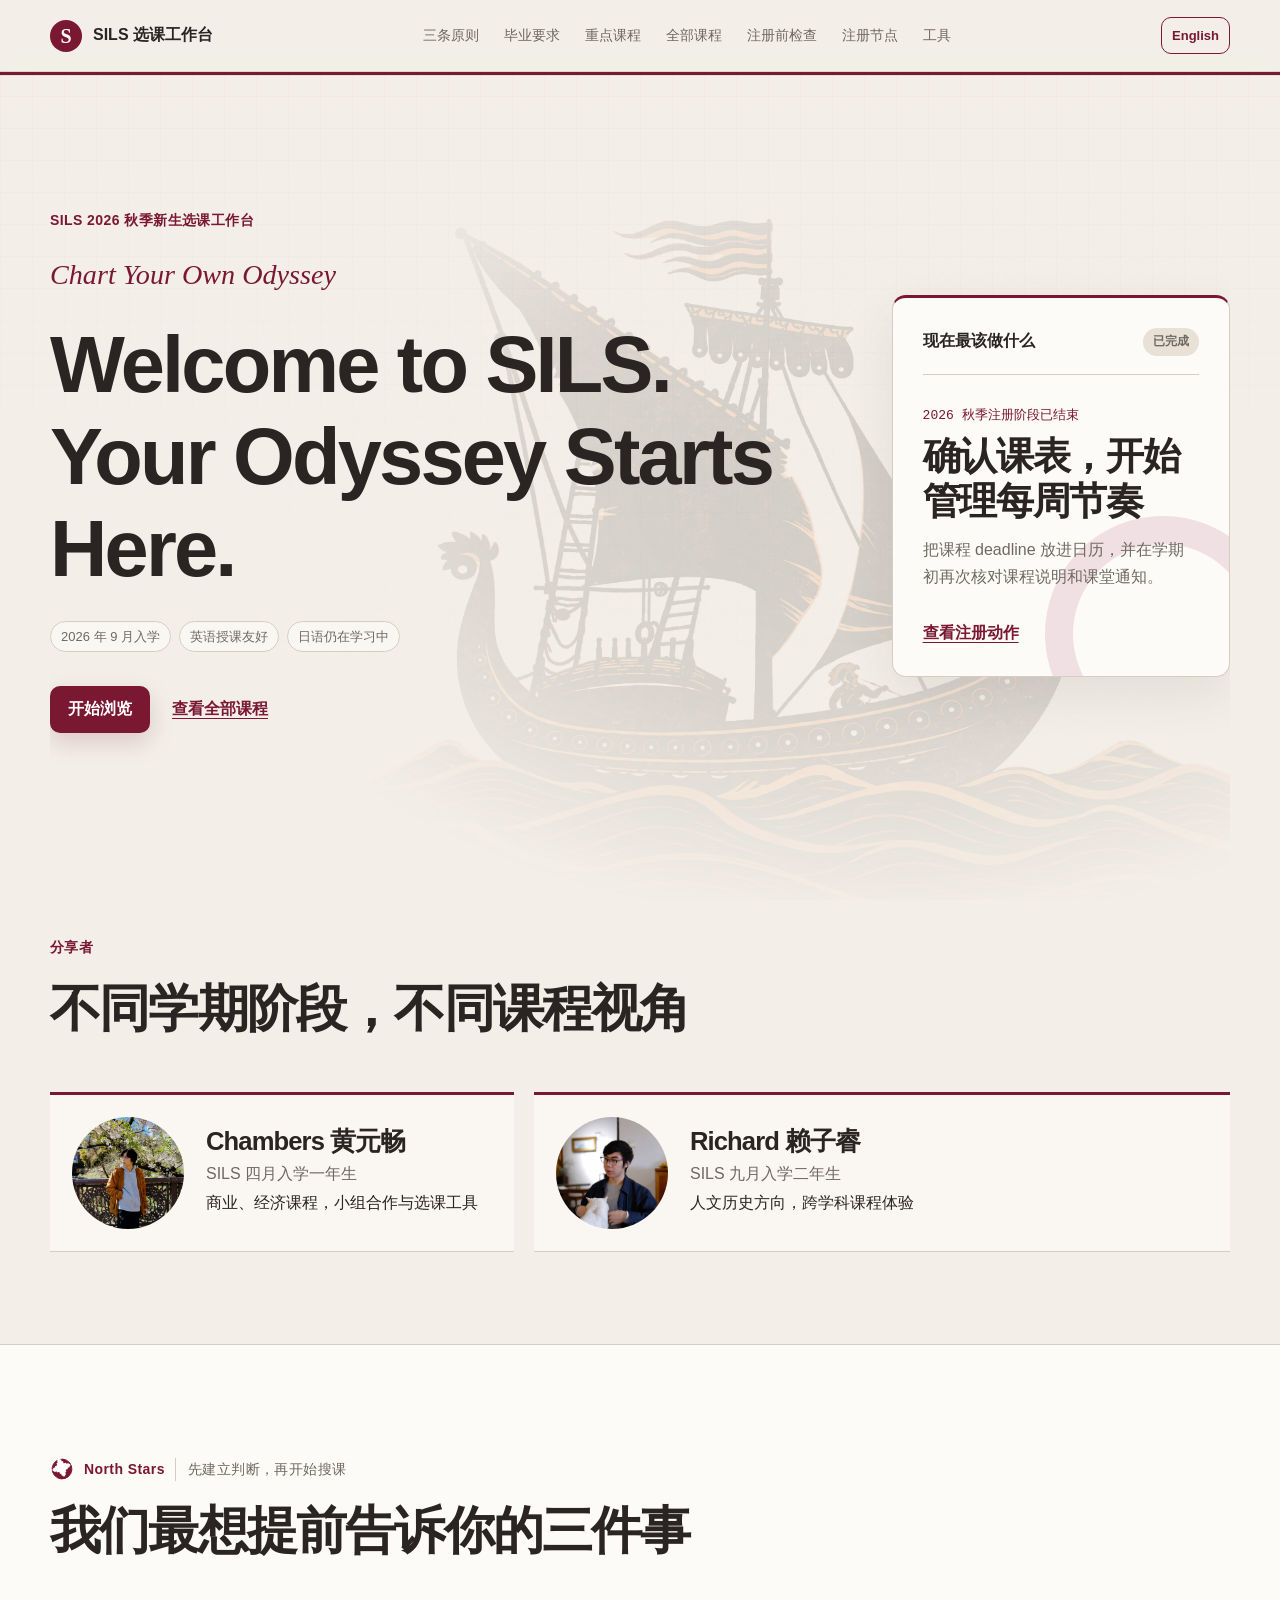
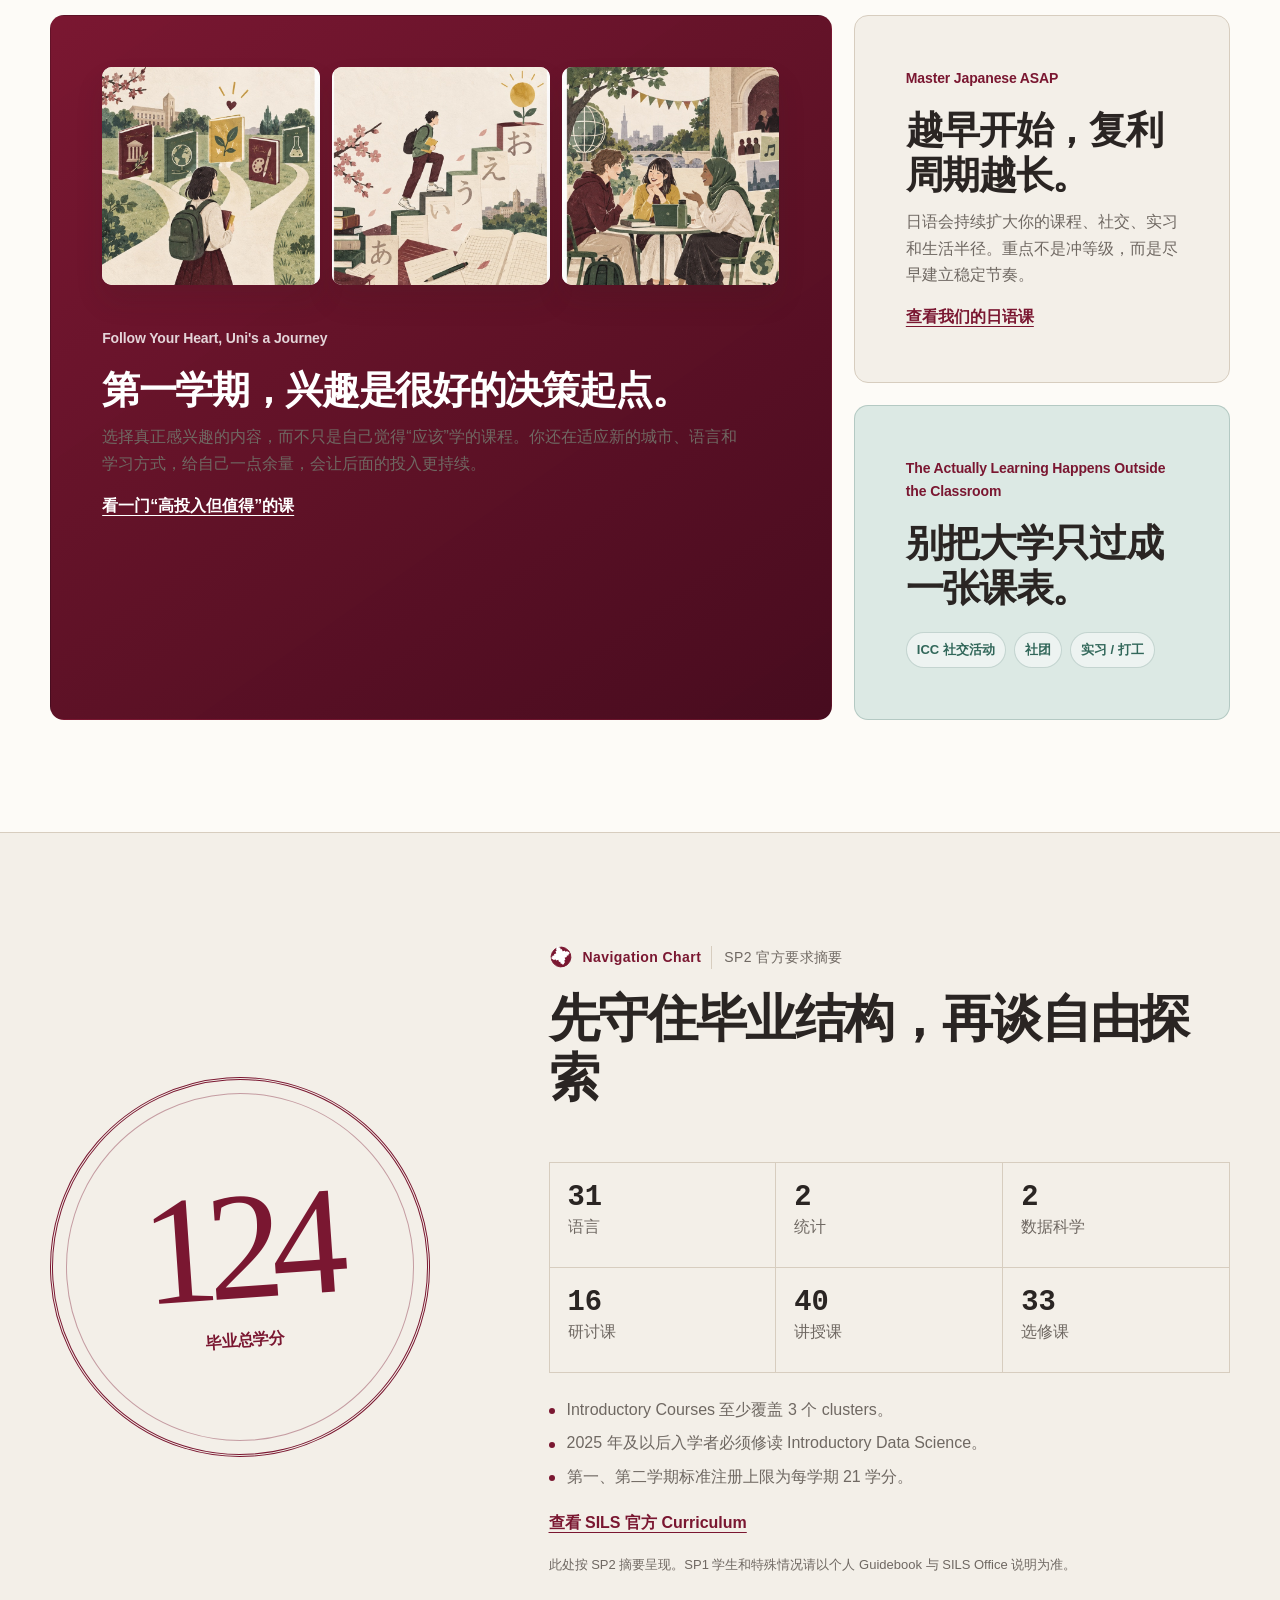
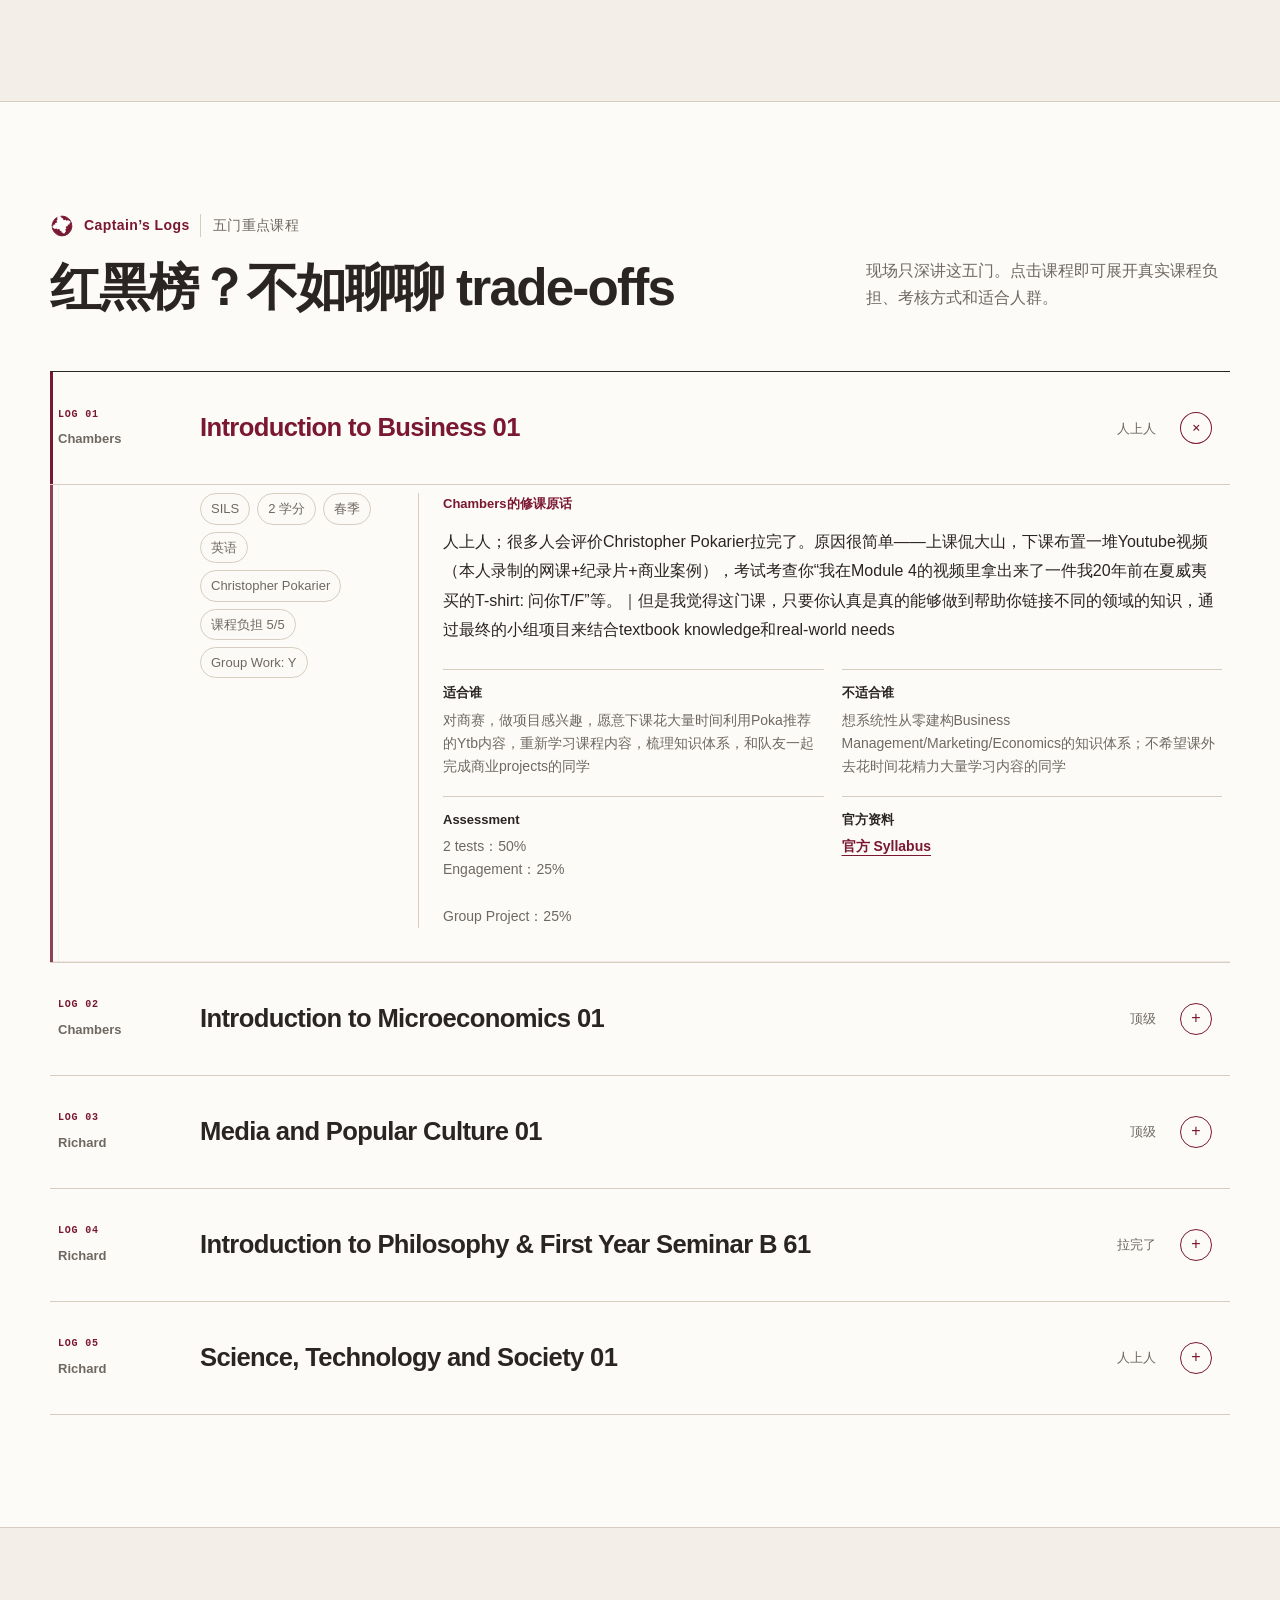
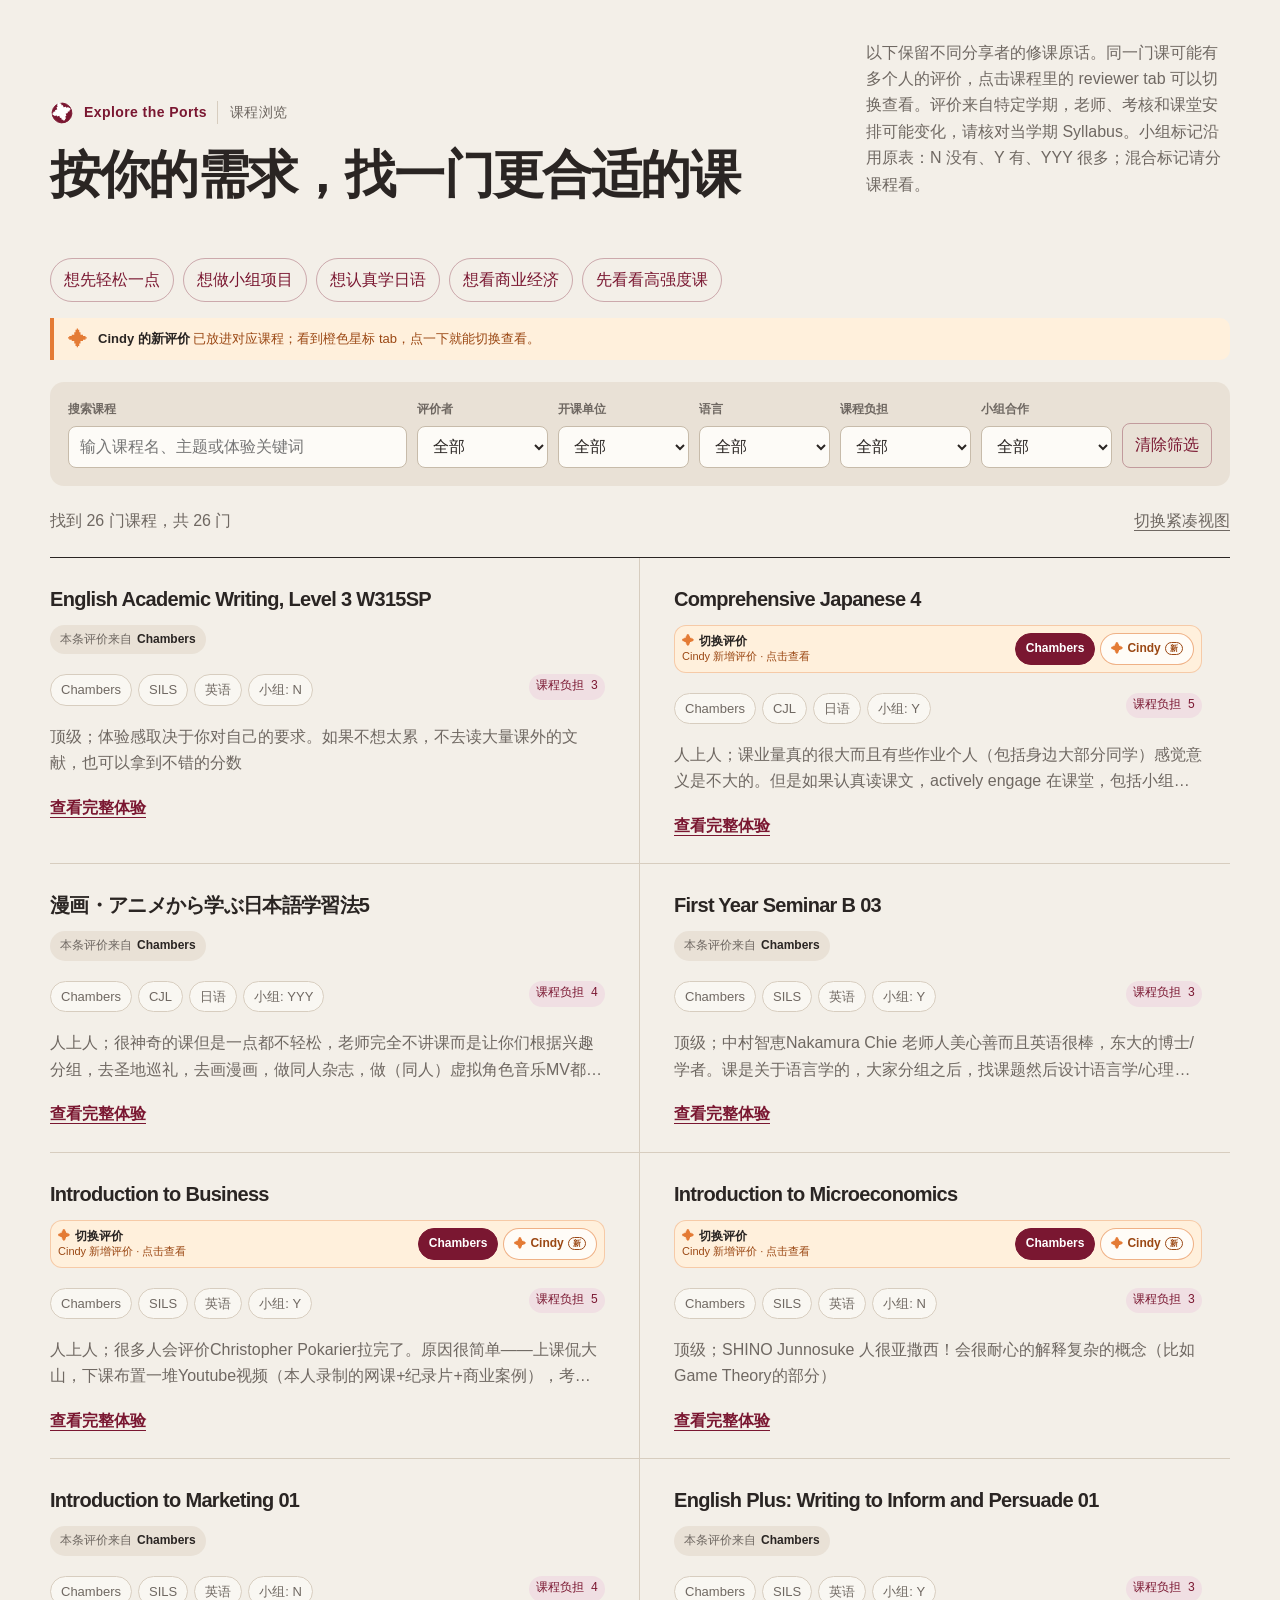
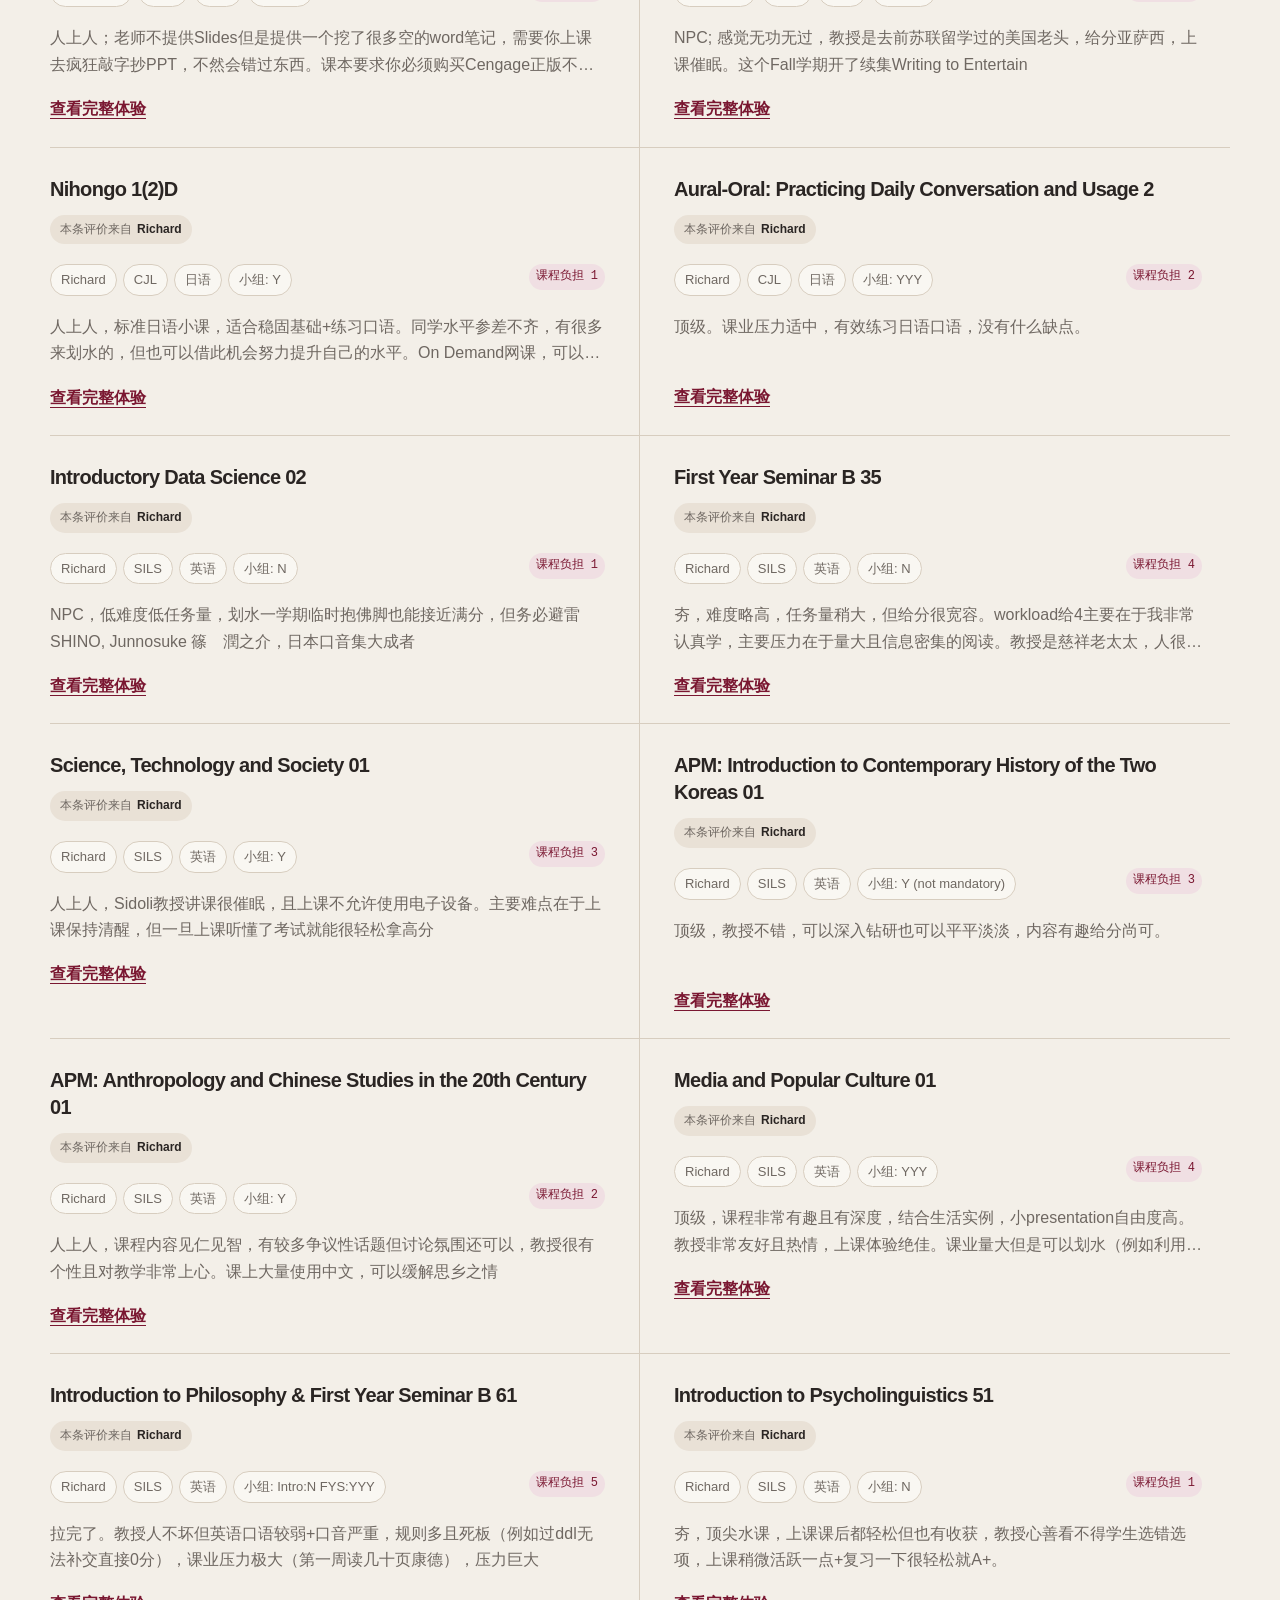
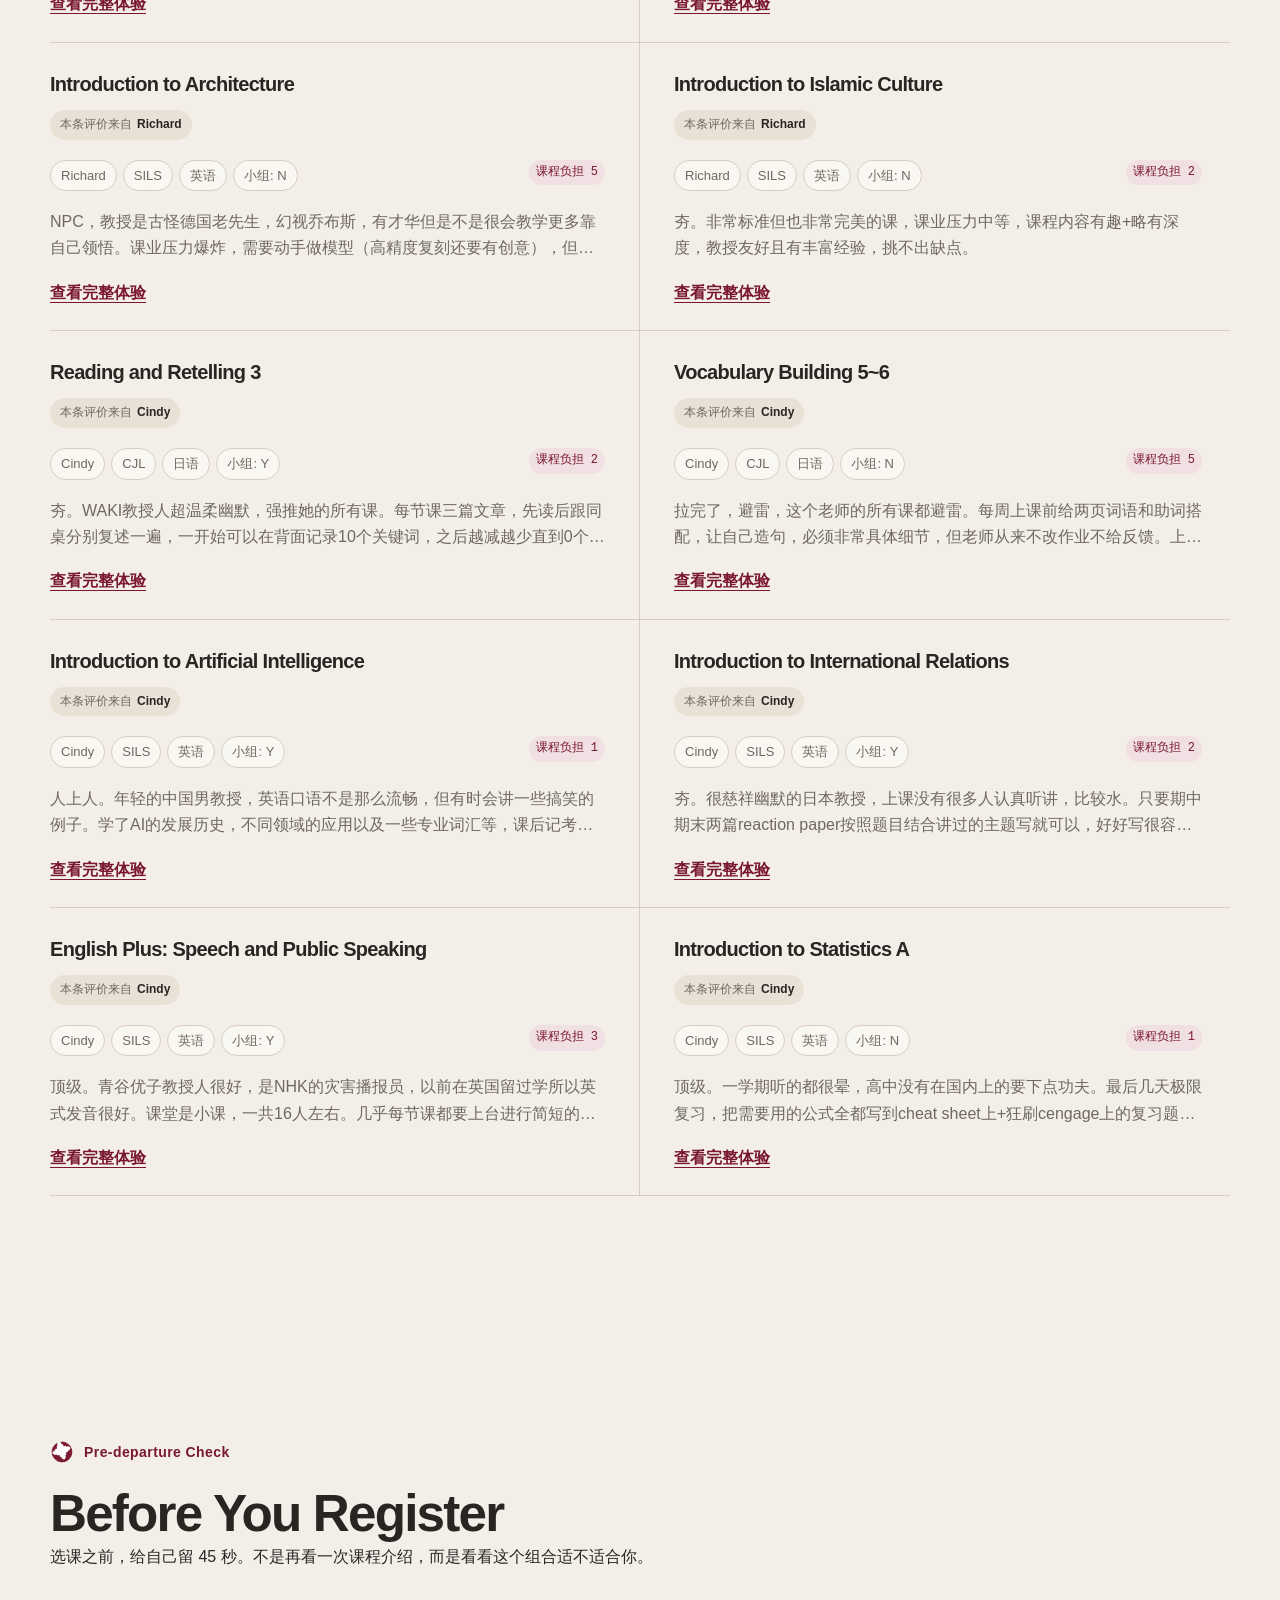
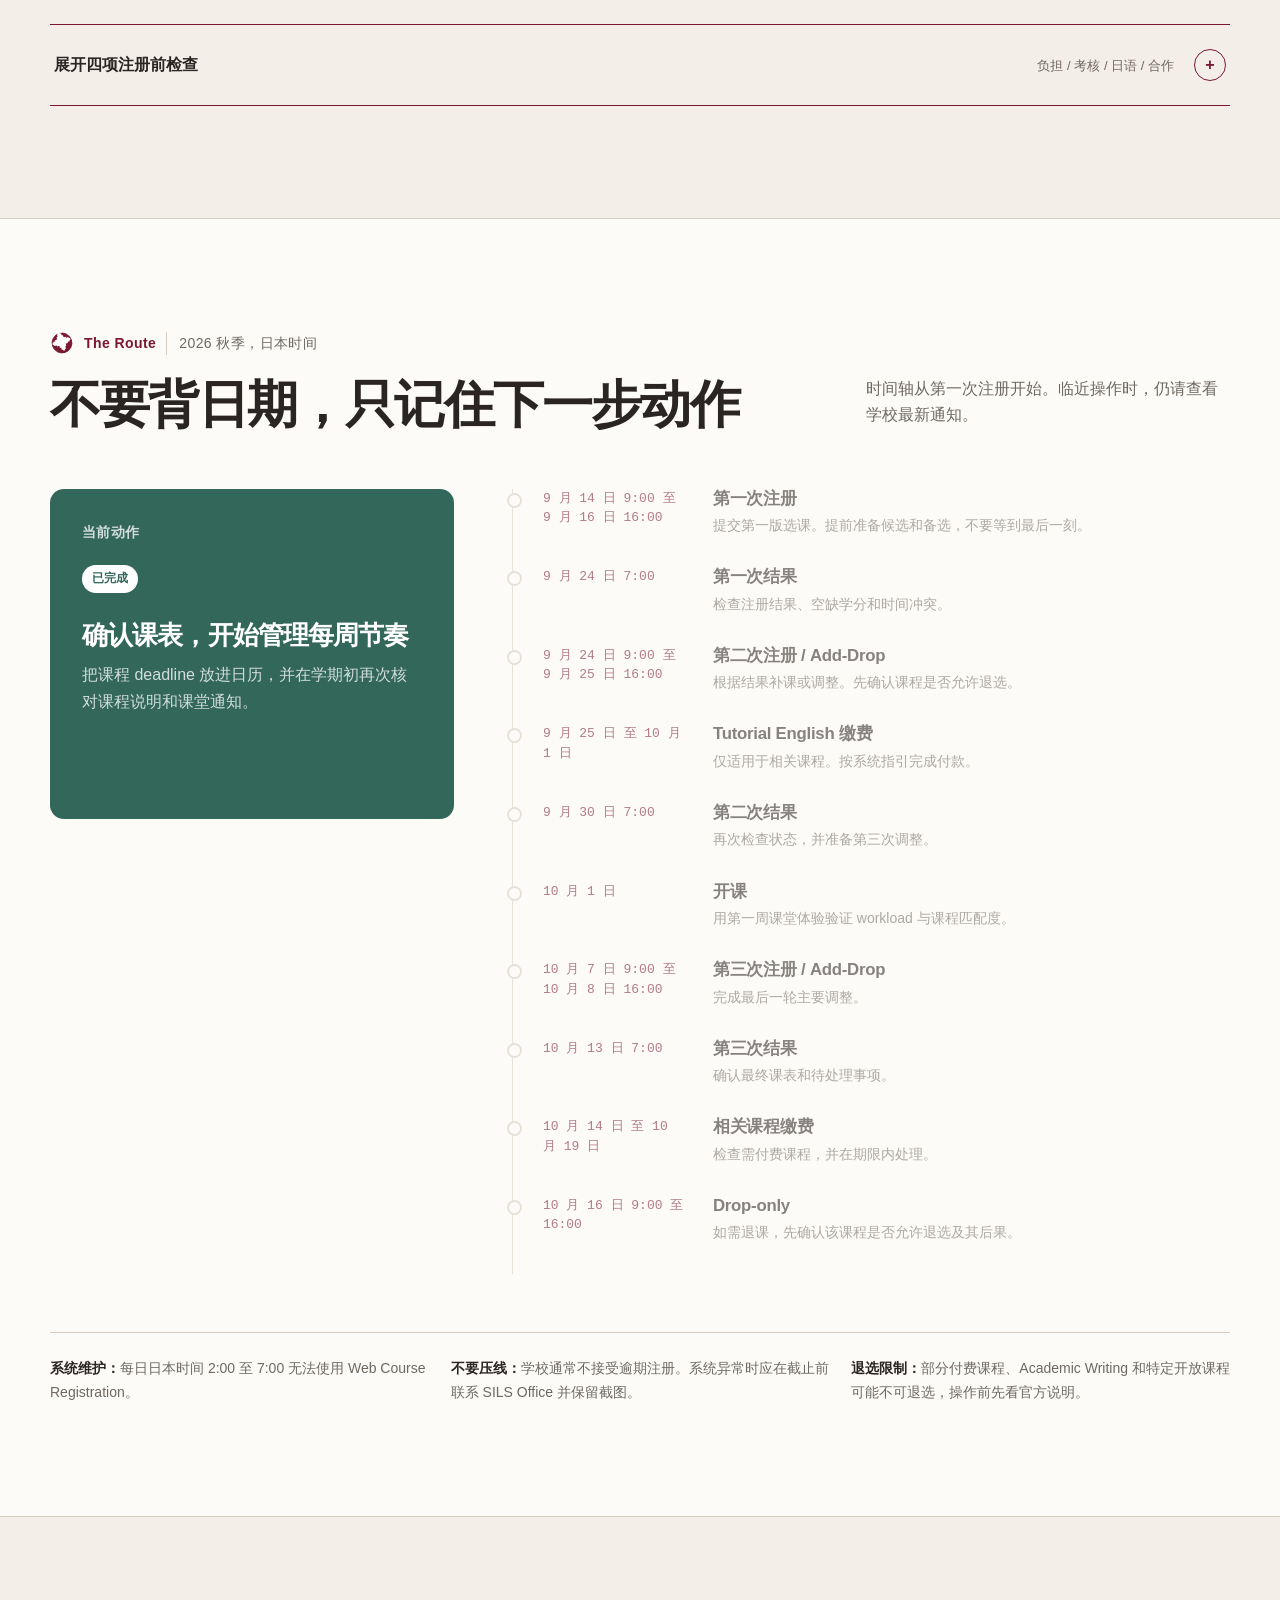
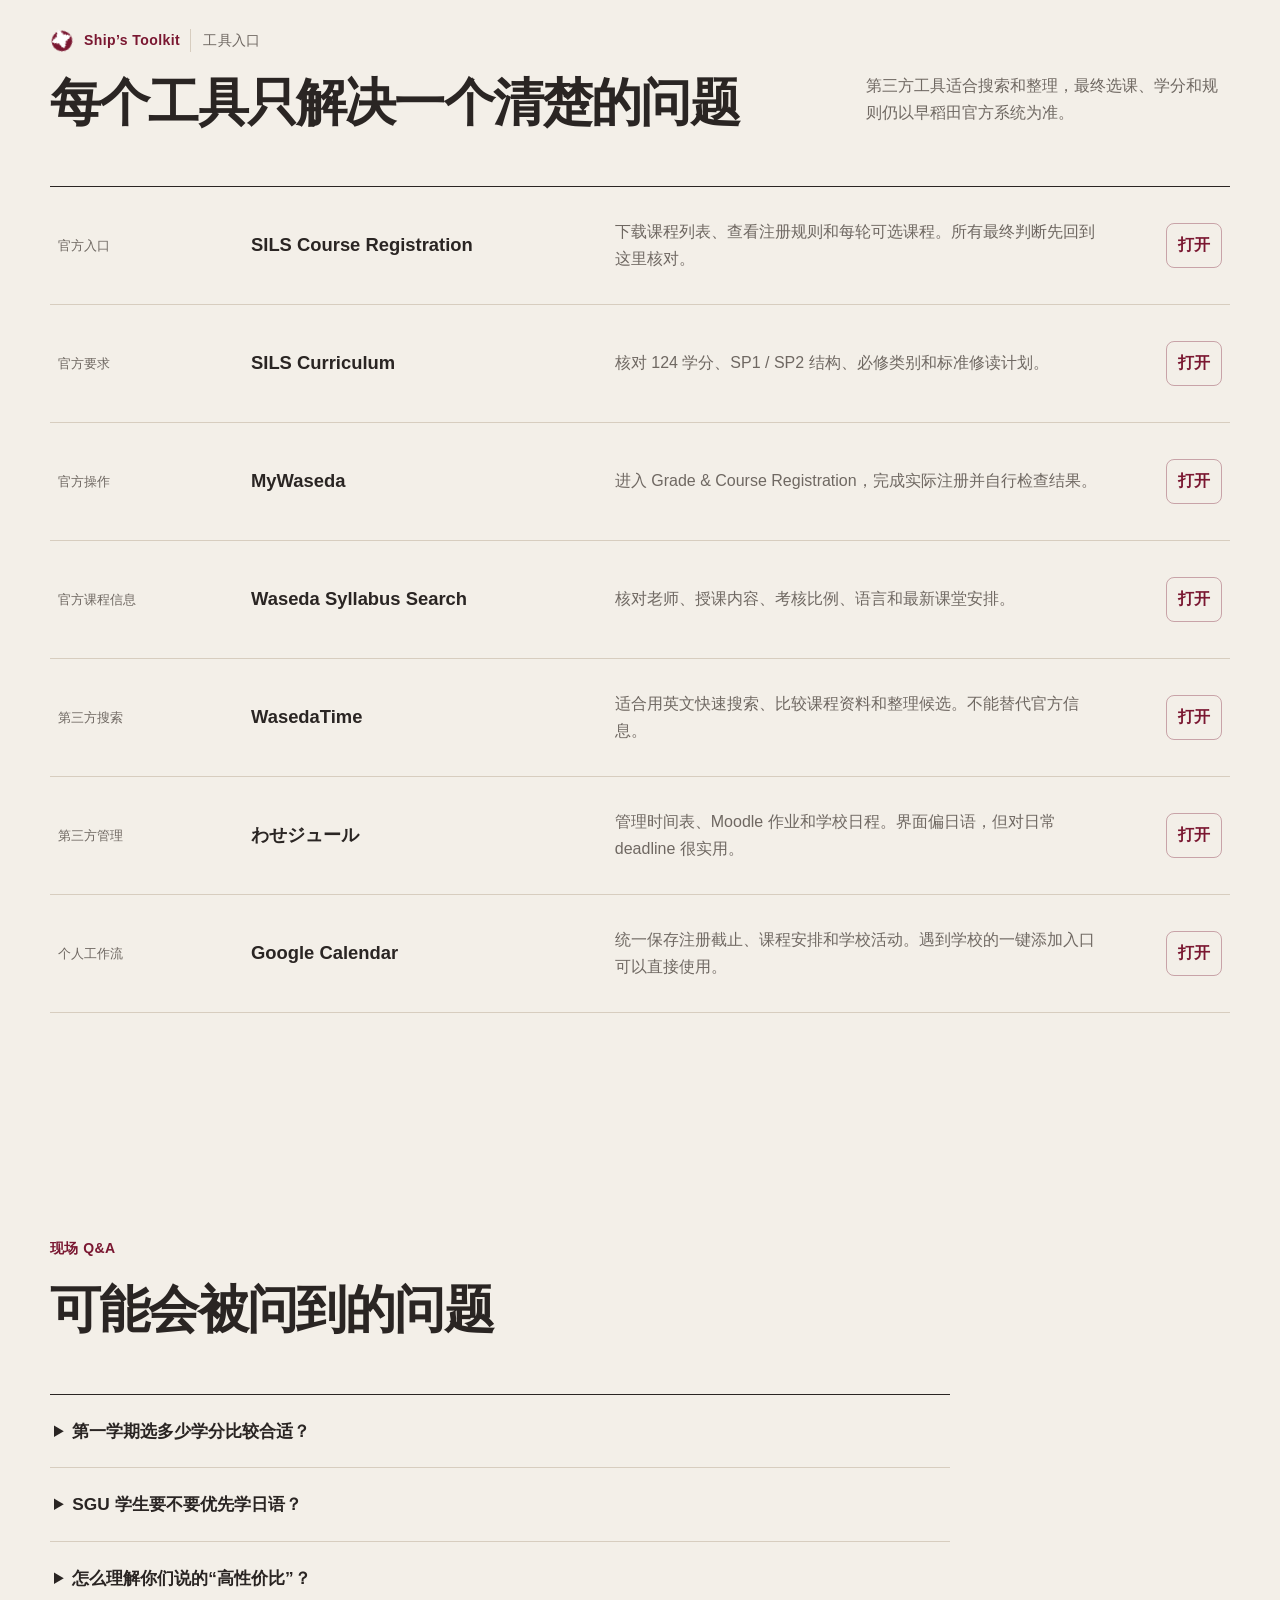
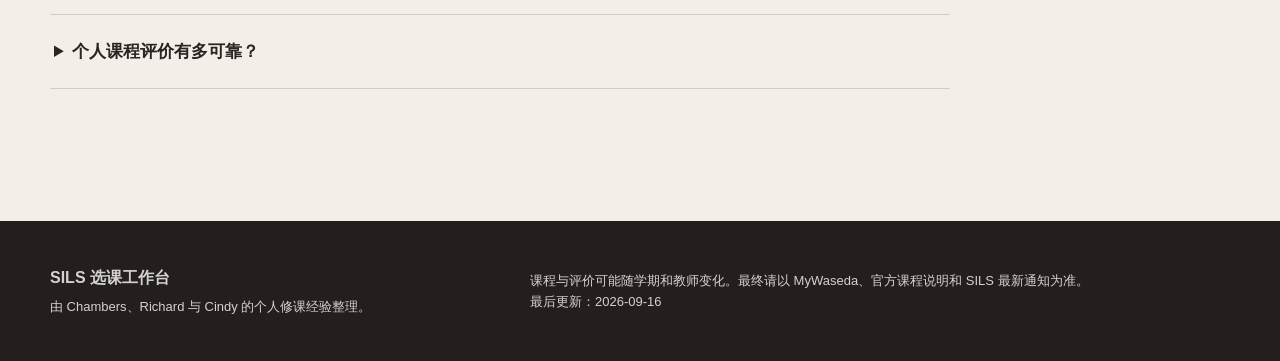
==== commit d178e54a: "Add English language experience" ====
--- a/index.html
+++ b/index.html
@@ -10,104 +10,113 @@
     <title>Chart Your Own Odyssey｜SILS 2026 选课工作台</title>
     <link rel="stylesheet" href="styles.css" />
     <script src="data.js" defer></script>
+    <script src="data-en.js" defer></script>
+    <script src="locale.js" defer></script>
     <script src="app.js" defer></script>
   </head>
   <body>
-    <a class="skip-link" href="#main">跳到主要内容</a>
+    <a class="skip-link" href="#main" data-i18n="accessibility.skipLink">跳到主要内容</a>
 
     <header class="site-header" data-header>
-      <a class="brand" href="#home" aria-label="返回首页">
+      <a class="brand" href="#home" aria-label="返回首页" data-i18n-attr="aria-label:accessibility.home">
         <span class="brand-mark">S</span>
-        <span>SILS 选课工作台</span>
+        <span data-i18n="brand">SILS 选课工作台</span>
       </a>
-      <button class="menu-toggle" type="button" aria-expanded="false" aria-controls="site-nav">
-        菜单
-      </button>
-      <nav class="site-nav" id="site-nav" aria-label="主要导航">
-        <a href="#principles">三条原则</a>
-        <a href="#requirements">毕业要求</a>
-        <a href="#picks">重点课程</a>
-        <a href="#courses">全部课程</a>
-        <a href="#before-register">注册前检查</a>
-        <a href="#registration">注册节点</a>
-        <a href="#resources">工具</a>
+      <div class="header-actions">
+        <button class="language-toggle" type="button" data-language-toggle aria-pressed="false">
+          English
+        </button>
+        <button class="menu-toggle" type="button" aria-expanded="false" aria-controls="site-nav">
+          <span data-i18n="menu">菜单</span>
+        </button>
+      </div>
+      <nav class="site-nav" id="site-nav" aria-label="主要导航" data-i18n-attr="aria-label:accessibility.mainNav">
+        <a href="#principles" data-i18n="nav.principles">三条原则</a>
+        <a href="#requirements" data-i18n="nav.requirements">毕业要求</a>
+        <a href="#picks" data-i18n="nav.picks">重点课程</a>
+        <a href="#courses" data-i18n="nav.courses">全部课程</a>
+        <a href="#before-register" data-i18n="nav.beforeRegister">注册前检查</a>
+        <a href="#registration" data-i18n="nav.registration">注册节点</a>
+        <a href="#resources" data-i18n="nav.resources">工具</a>
       </nav>
     </header>
 
-    <nav class="voyage-nav" aria-label="Odyssey 章节航线">
+    <nav class="voyage-nav" aria-label="Odyssey 章节航线" data-i18n-attr="aria-label:accessibility.voyageNav">
       <span class="voyage-track" aria-hidden="true"><span class="voyage-progress"></span></span>
-      <a href="#home"><span>出发</span></a>
-      <a href="#principles"><span>三条原则</span></a>
-      <a href="#requirements"><span>毕业要求</span></a>
-      <a href="#picks"><span>重点课程</span></a>
-      <a href="#courses"><span>全部课程</span></a>
-      <a href="#before-register"><span>注册前检查</span></a>
-      <a href="#registration"><span>注册节点</span></a>
-      <a href="#resources"><span>工具</span></a>
+      <a href="#home"><span data-i18n="voyage.home">出发</span></a>
+      <a href="#principles"><span data-i18n="voyage.principles">三条原则</span></a>
+      <a href="#requirements"><span data-i18n="voyage.requirements">毕业要求</span></a>
+      <a href="#picks"><span data-i18n="voyage.picks">重点课程</span></a>
+      <a href="#courses"><span data-i18n="voyage.courses">全部课程</span></a>
+      <a href="#before-register"><span data-i18n="voyage.beforeRegister">注册前检查</span></a>
+      <a href="#registration"><span data-i18n="voyage.registration">注册节点</span></a>
+      <a href="#resources"><span data-i18n="voyage.resources">工具</span></a>
     </nav>
     <div class="voyage-mobile-track" aria-hidden="true"><span class="voyage-progress"></span></div>
 
     <main id="main">
       <section class="hero shell" id="home" data-chapter="Departure">
         <div class="hero-copy">
-          <p class="context-line">SILS 2026 秋季新生选课工作台</p>
+          <p class="context-line" data-i18n="hero.context">SILS 2026 秋季新生选课工作台</p>
           <p class="odyssey-title">Chart Your Own Odyssey</p>
-          <h1>Welcome to SILS. Your Odyssey Starts Here.</h1>
-          <div class="audience-tags" aria-label="适合人群">
-            <span>2026 年 9 月入学</span>
-            <span>英语授课友好</span>
-            <span>日语仍在学习中</span>
+          <h1 data-i18n="hero.title">Welcome to SILS. Your Odyssey Starts Here.</h1>
+          <div class="audience-tags" aria-label="适合人群" data-i18n-attr="aria-label:hero.audienceAria">
+            <span data-i18n="hero.tags.0">2026 年 9 月入学</span>
+            <span data-i18n="hero.tags.1">英语授课友好</span>
+            <span data-i18n="hero.tags.2">日语仍在学习中</span>
           </div>
           <div class="hero-actions">
-            <a class="button button-primary" href="#principles">开始浏览</a>
-            <a class="text-link" href="#courses">查看全部课程</a>
+            <a class="button button-primary" href="#principles" data-i18n="hero.primaryAction">开始浏览</a>
+            <a class="text-link" href="#courses" data-i18n="hero.secondaryAction">查看全部课程</a>
           </div>
         </div>
 
         <aside class="action-panel" aria-labelledby="current-action-title">
           <div class="action-heading">
-            <p id="current-action-title">现在最该做什么</p>
+            <p id="current-action-title" data-i18n="hero.actionHeading">现在最该做什么</p>
             <span class="status-chip" data-action-status>准备中</span>
           </div>
           <p class="action-date" data-action-date>9 月 14 日 9:00 第一次注册开始</p>
           <h2 data-action-title>先做一份“想选 + 备选”清单</h2>
           <p data-action-copy>
-            先查课程说明和时间冲突，再用两位学长的真实体验判断课程负担。不要等注册窗口打开才开始找课。
+            先查课程说明和时间冲突，再用分享者的真实体验判断课程负担。不要等注册窗口打开才开始找课。
           </p>
-          <a class="panel-link" href="#registration">查看注册动作</a>
+          <a class="panel-link" href="#registration" data-i18n="hero.actionLink">查看注册动作</a>
         </aside>
       </section>
 
       <section class="presenters shell" aria-labelledby="presenters-title">
         <div class="section-intro compact-intro">
-          <p class="context-line">分享者</p>
-          <h2 id="presenters-title">两个学期阶段，两种课程视角</h2>
+          <p class="context-line" data-i18n="presenters.context">分享者</p>
+          <h2 id="presenters-title" data-i18n="presenters.title">两个学期阶段，两种课程视角</h2>
         </div>
         <div class="presenter-grid">
           <article class="presenter-card presenter-chambers">
             <img
               src="assets/chambers-portrait-web.jpg"
               alt="Chambers 的照片"
+              data-i18n-attr="alt:presenters.chambersAlt"
               width="360"
               height="360"
             />
             <div>
-              <h3>Chambers 黄元畅</h3>
-              <p>SILS 四月入学一年生</p>
-              <p class="presenter-focus">商业、经济课程，小组合作与选课工具</p>
+              <h3 data-i18n="presenters.chambersName">Chambers 黄元畅</h3>
+              <p data-i18n="presenters.chambersRole">SILS 四月入学一年生</p>
+              <p class="presenter-focus" data-i18n="presenters.chambersFocus">商业、经济课程，小组合作与选课工具</p>
             </div>
           </article>
           <article class="presenter-card presenter-richard">
             <img
               src="assets/richard-portrait-web.jpg"
               alt="Richard 赖子睿的照片"
+              data-i18n-attr="alt:presenters.richardAlt"
               width="360"
               height="360"
             />
             <div>
-              <h3>Richard 赖子睿</h3>
-              <p>SILS 九月入学二年生</p>
-              <p class="presenter-focus">人文历史方向，跨学科课程体验</p>
+              <h3 data-i18n="presenters.richardName">Richard 赖子睿</h3>
+              <p data-i18n="presenters.richardRole">SILS 九月入学二年生</p>
+              <p class="presenter-focus" data-i18n="presenters.richardFocus">人文历史方向，跨学科课程体验</p>
             </div>
           </article>
         </div>
@@ -116,30 +125,30 @@
       <section class="principles section-pad" id="principles" data-chapter="North Stars">
         <div class="shell">
           <div class="section-intro">
-            <p class="context-line chapter-marker"><span aria-hidden="true">✦</span> North Stars<span class="chapter-caption">先建立判断，再开始搜课</span></p>
-            <h2>我们最想提前告诉你的三件事</h2>
+            <p class="context-line chapter-marker" data-i18n-html="chapters.northStars"><span aria-hidden="true">✦</span> North Stars<span class="chapter-caption">先建立判断，再开始搜课</span></p>
+            <h2 data-i18n="principles.title">我们最想提前告诉你的三件事</h2>
           </div>
           <div class="principle-layout">
             <article class="principle-primary">
-              <div class="principle-art-trio" aria-label="三条原则的三联插画">
-                <div class="principle-art principle-art-choice" role="img" aria-label="学生在多条课程路径前选择自己感兴趣的方向">
+              <div class="principle-art-trio" aria-label="三条原则的三联插画" data-i18n-attr="aria-label:principles.artAria">
+                <div class="principle-art principle-art-choice" role="img" aria-label="学生在多条课程路径前选择自己感兴趣的方向" data-i18n-attr="aria-label:principles.choiceAria">
                   <img src="assets/principles-triptych.jpg" alt="" loading="lazy" decoding="async" />
                 </div>
-                <div class="principle-art principle-art-japanese" role="img" aria-label="学生沿着由日语学习笔记组成的阶梯向上学习">
+                <div class="principle-art principle-art-japanese" role="img" aria-label="学生沿着由日语学习笔记组成的阶梯向上学习" data-i18n-attr="aria-label:principles.japaneseAria">
                   <img src="assets/principles-triptych.jpg" alt="" loading="lazy" decoding="async" />
                 </div>
-                <div class="principle-art principle-art-outside" role="img" aria-label="三位学生在课堂之外交流并建立联系">
+                <div class="principle-art principle-art-outside" role="img" aria-label="三位学生在课堂之外交流并建立联系" data-i18n-attr="aria-label:principles.outsideAria">
                   <img src="assets/principles-triptych.jpg" alt="" loading="lazy" decoding="async" />
                 </div>
               </div>
               <div class="principle-copy">
                 <p class="principle-title">Follow Your Heart, Uni's a Journey</p>
-                <h3>第一学期，兴趣是很好的决策起点。</h3>
-                <p>
+                <h3 data-i18n="principles.firstTitle">第一学期，兴趣是很好的决策起点。</h3>
+                <p data-i18n="principles.firstCopy">
                   选择真正感兴趣的内容，而不只是自己觉得“应该”学的课程。你还在适应新的城市、语言和学习方式，给自己一点余量，会让后面的投入更持续。
                 </p>
                 <button class="inline-action" type="button" data-course-jump="introduction-to-business-01">
-                  看一门“高投入但值得”的课
+                  <span data-i18n="principles.firstAction">看一门“高投入但值得”的课</span>
                 </button>
               </div>
             </article>
@@ -147,19 +156,19 @@
               <article>
                 <div class="principle-copy">
                   <p class="principle-title">Master Japanese ASAP</p>
-                  <h3>越早开始，复利周期越长。</h3>
-                  <p>日语会持续扩大你的课程、社交、实习和生活半径。重点不是冲等级，而是尽早建立稳定节奏。</p>
-                  <button class="inline-action" type="button" data-filter-preset="japanese">查看我们的日语课</button>
+                  <h3 data-i18n="principles.secondTitle">越早开始，复利周期越长。</h3>
+                  <p data-i18n="principles.secondCopy">日语会持续扩大你的课程、社交、实习和生活半径。重点不是冲等级，而是尽早建立稳定节奏。</p>
+                  <button class="inline-action" type="button" data-filter-preset="japanese"><span data-i18n="principles.secondAction">查看我们的日语课</span></button>
                 </div>
               </article>
               <article>
                 <div class="principle-copy">
                   <p class="principle-title">The Actually Learning Happens Outside the Classroom</p>
-                  <h3>别把大学只过成一张课表。</h3>
-                  <ul class="outside-list" aria-label="课外学习入口">
-                    <li>ICC 社交活动</li>
-                    <li>社团</li>
-                    <li>实习 / 打工</li>
+                  <h3 data-i18n="principles.thirdTitle">别把大学只过成一张课表。</h3>
+                  <ul class="outside-list" aria-label="课外学习入口" data-i18n-attr="aria-label:principles.outsideListAria">
+                    <li data-i18n="principles.outside.0">ICC 社交活动</li>
+                    <li data-i18n="principles.outside.1">社团</li>
+                    <li data-i18n="principles.outside.2">实习 / 打工</li>
                   </ul>
                 </div>
               </article>
@@ -169,35 +178,35 @@
       </section>
 
       <section class="requirements section-pad shell" id="requirements" data-chapter="Navigation Chart">
-        <div class="requirements-stamp" aria-label="毕业总学分 124">
+        <div class="requirements-stamp" aria-label="毕业总学分 124" data-i18n-attr="aria-label:requirements.stampAria">
           <strong>124</strong>
-          <span>毕业总学分</span>
+          <span data-i18n="requirements.stampLabel">毕业总学分</span>
         </div>
         <div class="requirements-copy">
           <div class="section-intro compact-intro">
-            <p class="context-line chapter-marker"><span aria-hidden="true">✦</span> Navigation Chart<span class="chapter-caption">SP2 官方要求摘要</span></p>
-            <h2>先守住毕业结构，再谈自由探索</h2>
-          </div>
-          <div class="credit-grid" aria-label="SP2 毕业学分构成">
-            <div><strong>31</strong><span>语言</span></div>
-            <div><strong>2</strong><span>统计</span></div>
-            <div><strong>2</strong><span>数据科学</span></div>
-            <div><strong>16</strong><span>研讨课</span></div>
-            <div><strong>40</strong><span>讲授课</span></div>
-            <div><strong>33</strong><span>选修课</span></div>
+            <p class="context-line chapter-marker" data-i18n-html="chapters.navigation"><span aria-hidden="true">✦</span> Navigation Chart<span class="chapter-caption">SP2 官方要求摘要</span></p>
+            <h2 data-i18n="requirements.title">先守住毕业结构，再谈自由探索</h2>
+          </div>
+          <div class="credit-grid" aria-label="SP2 毕业学分构成" data-i18n-attr="aria-label:requirements.creditAria">
+            <div><strong>31</strong><span data-i18n="requirements.credits.0">语言</span></div>
+            <div><strong>2</strong><span data-i18n="requirements.credits.1">统计</span></div>
+            <div><strong>2</strong><span data-i18n="requirements.credits.2">数据科学</span></div>
+            <div><strong>16</strong><span data-i18n="requirements.credits.3">研讨课</span></div>
+            <div><strong>40</strong><span data-i18n="requirements.credits.4">讲授课</span></div>
+            <div><strong>33</strong><span data-i18n="requirements.credits.5">选修课</span></div>
           </div>
           <div class="requirements-notes">
-            <p>Introductory Courses 至少覆盖 3 个 clusters。</p>
-            <p>2025 年及以后入学者必须修读 Introductory Data Science。</p>
-            <p>第一、第二学期标准注册上限为每学期 21 学分。</p>
+            <p data-i18n="requirements.notes.0">Introductory Courses 至少覆盖 3 个 clusters。</p>
+            <p data-i18n="requirements.notes.1">2025 年及以后入学者必须修读 Introductory Data Science。</p>
+            <p data-i18n="requirements.notes.2">第一、第二学期标准注册上限为每学期 21 学分。</p>
           </div>
           <a
             class="text-link"
             href="https://www.waseda.jp/fire/sils/en/about/curriculum/"
             target="_blank"
             rel="noreferrer"
-          >查看 SILS 官方 Curriculum</a>
-          <p class="fine-print">此处按 SP2 摘要呈现。SP1 学生和特殊情况请以个人 Guidebook 与 SILS Office 说明为准。</p>
+          ><span data-i18n="requirements.link">查看 SILS 官方 Curriculum</span></a>
+          <p class="fine-print" data-i18n="requirements.finePrint">此处按 SP2 摘要呈现。SP1 学生和特殊情况请以个人 Guidebook 与 SILS Office 说明为准。</p>
         </div>
       </section>
 
@@ -205,10 +214,10 @@
         <div class="shell">
           <div class="section-intro split-intro">
             <div>
-              <p class="context-line chapter-marker"><span aria-hidden="true">✦</span> Captain’s Logs<span class="chapter-caption">五门重点课程</span></p>
-              <h2>红黑榜？不如聊聊 trade-offs</h2>
+              <p class="context-line chapter-marker" data-i18n-html="chapters.captains"><span aria-hidden="true">✦</span> Captain’s Logs<span class="chapter-caption">五门重点课程</span></p>
+              <h2 data-i18n="picks.title">红黑榜？不如聊聊 trade-offs</h2>
             </div>
-          <p>现场只深讲这五门。点击课程即可展开真实课程负担、考核方式和适合人群。</p>
+          <p data-i18n="picks.copy">现场只深讲这五门。点击课程即可展开真实课程负担、考核方式和适合人群。</p>
           </div>
           <div class="featured-list" data-featured-list></div>
         </div>
@@ -217,118 +226,124 @@
       <section class="course-explorer section-pad shell" id="courses" data-chapter="Explore the Ports">
         <div class="section-intro split-intro">
           <div>
-            <p class="context-line chapter-marker"><span aria-hidden="true">✦</span> Explore the Ports<span class="chapter-caption">课程浏览</span></p>
-            <h2>按你的需求，找一门更合适的课</h2>
-          </div>
-          <p>以下保留两位分享者的修课原话。评价来自特定学期，老师、考核和课堂安排可能变化，请核对当学期 Syllabus。小组标记沿用原表：N 没有、Y 有、YYY 很多；混合标记请分课程看。</p>
-        </div>
-
-        <div class="question-shortcuts" aria-label="常见问题快捷筛选">
-          <button type="button" data-filter-preset="lighter">想先轻松一点</button>
-          <button type="button" data-filter-preset="group">想做小组项目</button>
-          <button type="button" data-filter-preset="japanese">想认真学日语</button>
-          <button type="button" data-filter-preset="business">想看商业经济</button>
-          <button type="button" data-filter-preset="heavy">先看看高强度课</button>
+              <p class="context-line chapter-marker" data-i18n-html="chapters.explore"><span aria-hidden="true">✦</span> Explore the Ports<span class="chapter-caption">课程浏览</span></p>
+              <h2 data-i18n="explorer.title">按你的需求，找一门更合适的课</h2>
+          </div>
+          <p data-i18n="explorer.copy">以下保留不同分享者的修课原话。同一门课可能有多个人的评价，点击课程里的 reviewer tab 可以切换查看。评价来自特定学期，老师、考核和课堂安排可能变化，请核对当学期 Syllabus。小组标记沿用原表：N 没有、Y 有、YYY 很多；混合标记请分课程看。</p>
+        </div>
+
+        <div class="question-shortcuts" aria-label="常见问题快捷筛选" data-i18n-attr="aria-label:explorer.shortcutsAria">
+          <button type="button" data-filter-preset="lighter"><span data-i18n="explorer.shortcuts.0">想先轻松一点</span></button>
+          <button type="button" data-filter-preset="group"><span data-i18n="explorer.shortcuts.1">想做小组项目</span></button>
+          <button type="button" data-filter-preset="japanese"><span data-i18n="explorer.shortcuts.2">想认真学日语</span></button>
+          <button type="button" data-filter-preset="business"><span data-i18n="explorer.shortcuts.3">想看商业经济</span></button>
+          <button type="button" data-filter-preset="heavy"><span data-i18n="explorer.shortcuts.4">先看看高强度课</span></button>
+        </div>
+
+        <div class="reviewer-legend" role="note">
+          <span class="reviewer-legend-mark" aria-hidden="true">✦</span>
+          <p data-i18n-html="explorer.reviewerLegend"><strong>Cindy 的新评价</strong> 已放进对应课程；看到橙色星标 tab，点一下就能切换查看。</p>
         </div>
 
         <form class="filters" data-filter-form>
           <label class="search-field">
-            <span>搜索课程</span>
-            <input type="search" name="query" placeholder="输入课程名、主题或体验关键词" autocomplete="off" />
+            <span data-i18n="explorer.filters.search">搜索课程</span>
+            <input type="search" name="query" placeholder="输入课程名、主题或体验关键词" data-i18n-attr="placeholder:explorer.filters.searchPlaceholder" autocomplete="off" />
           </label>
           <label>
-            <span>分享者</span>
+            <span data-i18n="explorer.filters.takenBy">分享者</span>
             <select name="takenBy">
-              <option value="all">全部</option>
+              <option value="all" data-i18n="explorer.filters.all">全部</option>
               <option value="Chambers">Chambers</option>
               <option value="Richard">Richard</option>
+              <option value="Cindy">Cindy</option>
             </select>
           </label>
           <label>
-            <span>开课单位</span>
+            <span data-i18n="explorer.filters.provider">开课单位</span>
             <select name="provider">
-              <option value="all">全部</option>
+              <option value="all" data-i18n="explorer.filters.all">全部</option>
               <option value="SILS">SILS</option>
               <option value="CJL">CJL</option>
             </select>
           </label>
           <label>
-            <span>语言</span>
+            <span data-i18n="explorer.filters.language">语言</span>
             <select name="language">
-              <option value="all">全部</option>
-              <option value="English">英语</option>
-              <option value="Japanese">日语</option>
+              <option value="all" data-i18n="explorer.filters.all">全部</option>
+              <option value="English" data-i18n="explorer.filters.english">英语</option>
+              <option value="Japanese" data-i18n="explorer.filters.japanese">日语</option>
             </select>
           </label>
           <label>
-            <span>课程负担</span>
+            <span data-i18n="explorer.filters.workload">课程负担</span>
             <select name="workload">
-              <option value="all">全部</option>
-              <option value="1-2">1 至 2</option>
-              <option value="3">3</option>
-              <option value="4-5">4 至 5</option>
+              <option value="all" data-i18n="explorer.filters.all">全部</option>
+              <option value="1-2" data-i18n="explorer.filters.workload12">1 至 2</option>
+              <option value="3" data-i18n="explorer.filters.workload3">3</option>
+              <option value="4-5" data-i18n="explorer.filters.workload45">4 至 5</option>
             </select>
           </label>
           <label>
-            <span>小组合作</span>
+            <span data-i18n="explorer.filters.groupWork">小组合作</span>
             <select name="groupWork">
-              <option value="all">全部</option>
-              <option value="none">没有</option>
-              <option value="any">有或很多</option>
-              <option value="some">有</option>
-              <option value="heavy">很多</option>
+              <option value="all" data-i18n="explorer.filters.all">全部</option>
+              <option value="none" data-i18n="explorer.filters.groupNone">没有</option>
+              <option value="any" data-i18n="explorer.filters.groupAny">有或很多</option>
+              <option value="some" data-i18n="explorer.filters.groupSome">有</option>
+              <option value="heavy" data-i18n="explorer.filters.groupHeavy">很多</option>
             </select>
           </label>
-          <button class="reset-button" type="reset">清除筛选</button>
+          <button class="reset-button" type="reset" data-i18n="explorer.filters.reset">清除筛选</button>
         </form>
 
         <div class="results-meta">
           <p aria-live="polite" data-results-count></p>
-          <button class="density-toggle" type="button" data-density-toggle aria-pressed="false">切换紧凑视图</button>
+          <button class="density-toggle" type="button" data-density-toggle aria-pressed="false" data-i18n="explorer.density.full">切换紧凑视图</button>
         </div>
         <div class="course-grid" data-course-grid></div>
         <div class="empty-state" data-empty-state hidden>
-          <h3>没有匹配的课程</h3>
-          <p>试试放宽课程负担范围，或清除一项筛选。</p>
-          <button class="button button-primary" type="button" data-reset-empty>清除筛选</button>
+          <h3 data-i18n="explorer.empty.title">没有匹配的课程</h3>
+          <p data-i18n="explorer.empty.copy">试试放宽课程负担范围，或清除一项筛选。</p>
+          <button class="button button-primary" type="button" data-reset-empty data-i18n="explorer.filters.reset">清除筛选</button>
         </div>
       </section>
 
       <section class="predeparture section-pad shell" id="before-register" data-chapter="Pre-departure Check">
         <div class="section-intro">
-          <p class="context-line chapter-marker"><span aria-hidden="true">✦</span> Pre-departure Check</p>
-          <h2>Before You Register</h2>
-          <p>选课之前，给自己留 45 秒。不是再看一次课程介绍，而是看看这个组合适不适合你。</p>
+          <p class="context-line chapter-marker" data-i18n-html="chapters.predeparture"><span aria-hidden="true">✦</span> Pre-departure Check</p>
+          <h2 data-i18n="predeparture.title">Before You Register</h2>
+          <p data-i18n="predeparture.copy">选课之前，给自己留 45 秒。不是再看一次课程介绍，而是看看这个组合适不适合你。</p>
         </div>
         <details class="departure-checks">
-          <summary><span>展开四项注册前检查</span><span class="check-summary-hint">负担 / 考核 / 日语 / 合作</span><span class="expand-mark" aria-hidden="true">+</span></summary>
+          <summary><span data-i18n="predeparture.summary">展开四项注册前检查</span><span class="check-summary-hint" data-i18n="predeparture.summaryHint">负担 / 考核 / 日语 / 合作</span><span class="expand-mark" aria-hidden="true">+</span></summary>
           <div class="check-grid">
             <article>
               <h3>Workload Check</h3>
-              <p class="check-question">这学期的组合是否过重？</p>
-              <p>把高负担课程放在一起看：最忙的一周，还剩多少时间给日语和课外生活？</p>
-              <button class="inline-action" type="button" data-filter-preset="heavy">对照高负担课程</button>
+              <p class="check-question" data-i18n="predeparture.checks.workload.question">这学期的组合是否过重？</p>
+              <p data-i18n="predeparture.checks.workload.copy">把高负担课程放在一起看：最忙的一周，还剩多少时间给日语和课外生活？</p>
+              <button class="inline-action" type="button" data-filter-preset="heavy"><span data-i18n="predeparture.checks.workload.action">对照高负担课程</span></button>
             </article>
             <article>
               <h3>Assessment Check</h3>
-              <p class="check-question">考试、论文和 presentation 是否适合你？</p>
-              <p>看详情里的 Assessment，再用当学期 Syllabus 核对比例和 deadline。</p>
-              <button class="inline-action" type="button" data-assessment-search>搜索考核关键词</button>
+              <p class="check-question" data-i18n="predeparture.checks.assessment.question">考试、论文和 presentation 是否适合你？</p>
+              <p data-i18n="predeparture.checks.assessment.copy">看详情里的 Assessment，再用当学期 Syllabus 核对比例和 deadline。</p>
+              <button class="inline-action" type="button" data-assessment-search><span data-i18n="predeparture.checks.assessment.action">搜索考核关键词</span></button>
             </article>
             <article>
               <h3>Japanese Level Check</h3>
-              <p class="check-question">语言要求是否与实际水平匹配？</p>
-              <p>等级之外，也看看阅读、作业和课堂讨论的要求；学长体验不是分班建议。</p>
-              <button class="inline-action" type="button" data-filter-preset="japanese">对照日语课体验</button>
+              <p class="check-question" data-i18n="predeparture.checks.japanese.question">语言要求是否与实际水平匹配？</p>
+              <p data-i18n="predeparture.checks.japanese.copy">等级之外，也看看阅读、作业和课堂讨论的要求；学长体验不是分班建议。</p>
+              <button class="inline-action" type="button" data-filter-preset="japanese"><span data-i18n="predeparture.checks.japanese.action">对照日语课体验</span></button>
             </article>
             <article>
               <h3>Teacher &amp; Teamwork Check</h3>
-              <p class="check-question">老师风格和小组合作是否符合预期？</p>
-              <p>对照 Group Work、适合谁与不适合谁；不要只看一句结论。</p>
-              <button class="inline-action" type="button" data-filter-preset="group">对照小组课程</button>
-            </article>
-          </div>
-          <p class="check-tools">再交叉查一遍：<a href="https://wasedatime.com/courses/syllabus" target="_blank" rel="noreferrer">WasedaTime</a> · <a href="https://www.wasedule.com/downloads" target="_blank" rel="noreferrer">わせジュール</a>。第三方评价仅供参考，最终回到官方 Syllabus。</p>
+              <p class="check-question" data-i18n="predeparture.checks.teacher.question">老师风格和小组合作是否符合预期？</p>
+              <p data-i18n="predeparture.checks.teacher.copy">对照 Group Work、适合谁与不适合谁；不要只看一句结论。</p>
+              <button class="inline-action" type="button" data-filter-preset="group"><span data-i18n="predeparture.checks.teacher.action">对照小组课程</span></button>
+            </article>
+          </div>
+          <p class="check-tools" data-i18n-html="predeparture.tools">再交叉查一遍：<a href="https://wasedatime.com/courses/syllabus" target="_blank" rel="noreferrer">WasedaTime</a> · <a href="https://www.wasedule.com/downloads" target="_blank" rel="noreferrer">わせジュール</a>。第三方评价仅供参考，最终回到官方 Syllabus。</p>
         </details>
       </section>
 
@@ -336,14 +351,14 @@
         <div class="shell">
           <div class="section-intro split-intro">
             <div>
-              <p class="context-line chapter-marker"><span aria-hidden="true">✦</span> The Route<span class="chapter-caption">2026 秋季，日本时间</span></p>
-              <h2>不要背日期，只记住下一步动作</h2>
+              <p class="context-line chapter-marker" data-i18n-html="chapters.route"><span aria-hidden="true">✦</span> The Route<span class="chapter-caption">2026 秋季，日本时间</span></p>
+              <h2 data-i18n="registration.title">不要背日期，只记住下一步动作</h2>
             </div>
-            <p>时间轴从第一次注册开始。临近操作时，仍请查看学校最新通知。</p>
+            <p data-i18n="registration.copy">时间轴从第一次注册开始。临近操作时，仍请查看学校最新通知。</p>
           </div>
           <div class="registration-layout">
             <article class="registration-current">
-              <p class="context-line">当前动作</p>
+              <p class="context-line" data-i18n="registration.currentLabel">当前动作</p>
               <span class="status-chip" data-timeline-status>准备中</span>
               <h3 data-timeline-title>准备第一轮候选与备选</h3>
               <p data-timeline-copy>把“最想选”和“没选上时怎么办”同时写好，注册时会从容很多。</p>
@@ -351,9 +366,9 @@
             <ol class="timeline" data-timeline-list></ol>
           </div>
           <div class="registration-alerts">
-            <p><strong>系统维护：</strong>每日日本时间 2:00 至 7:00 无法使用 Web Course Registration。</p>
-            <p><strong>不要压线：</strong>学校通常不接受逾期注册。系统异常时应在截止前联系 SILS Office 并保留截图。</p>
-            <p><strong>退选限制：</strong>部分付费课程、Academic Writing 和特定开放课程可能不可退选，操作前先看官方说明。</p>
+            <p data-i18n-html="registration.alerts.maintenance"><strong>系统维护：</strong>每日日本时间 2:00 至 7:00 无法使用 Web Course Registration。</p>
+            <p data-i18n-html="registration.alerts.deadline"><strong>不要压线：</strong>学校通常不接受逾期注册。系统异常时应在截止前联系 SILS Office 并保留截图。</p>
+            <p data-i18n-html="registration.alerts.drop"><strong>退选限制：</strong>部分付费课程、Academic Writing 和特定开放课程可能不可退选，操作前先看官方说明。</p>
           </div>
         </div>
       </section>
@@ -361,35 +376,35 @@
       <section class="resources section-pad shell" id="resources" data-chapter="Ship’s Toolkit">
         <div class="section-intro split-intro">
           <div>
-            <p class="context-line chapter-marker"><span aria-hidden="true">✦</span> Ship’s Toolkit<span class="chapter-caption">工具入口</span></p>
-            <h2>每个工具只解决一个清楚的问题</h2>
-          </div>
-          <p>第三方工具适合搜索和整理，最终选课、学分和规则仍以早稻田官方系统为准。</p>
+            <p class="context-line chapter-marker" data-i18n-html="chapters.toolkit"><span aria-hidden="true">✦</span> Ship’s Toolkit<span class="chapter-caption">工具入口</span></p>
+            <h2 data-i18n="resources.title">每个工具只解决一个清楚的问题</h2>
+          </div>
+          <p data-i18n="resources.copy">第三方工具适合搜索和整理，最终选课、学分和规则仍以早稻田官方系统为准。</p>
         </div>
         <div class="resource-list" data-resource-list></div>
       </section>
 
       <section class="faq section-pad shell" id="faq">
         <div class="section-intro compact-intro">
-          <p class="context-line">现场 Q&A</p>
-          <h2>可能会被问到的问题</h2>
+          <p class="context-line" data-i18n="faq.context">现场 Q&A</p>
+          <h2 data-i18n="faq.title">可能会被问到的问题</h2>
         </div>
         <div class="faq-list">
           <details>
-            <summary>第一学期选多少学分比较合适？</summary>
-            <p>先看毕业结构和 21 学分上限，再根据阅读、语言课和小组项目的组合判断。不要只看总学分，要看最忙的一周会同时发生什么。</p>
+            <summary data-i18n="faq.items.0.question">第一学期选多少学分比较合适？</summary>
+            <p data-i18n="faq.items.0.answer">先看毕业结构和 21 学分上限，再根据阅读、语言课和小组项目的组合判断。不要只看总学分，要看最忙的一周会同时发生什么。</p>
           </details>
           <details>
-            <summary>SGU 学生要不要优先学日语？</summary>
-            <p>建议尽早建立稳定节奏。日语不只影响课程，还影响社交、生活和实习选择。难度不必一步到顶，持续比短期冲刺重要。</p>
+            <summary data-i18n="faq.items.1.question">SGU 学生要不要优先学日语？</summary>
+            <p data-i18n="faq.items.1.answer">建议尽早建立稳定节奏。日语不只影响课程，还影响社交、生活和实习选择。难度不必一步到顶，持续比短期冲刺重要。</p>
           </details>
           <details>
-            <summary>怎么理解你们说的“高性价比”？</summary>
-            <p>它不是单纯“容易拿分”。我们更看重投入是否换来清楚的知识、作品、表达训练或新的兴趣方向，以及这门课是否适合你。</p>
+            <summary data-i18n="faq.items.2.question">怎么理解你们说的“高性价比”？</summary>
+            <p data-i18n="faq.items.2.answer">它不是单纯“容易拿分”。我们更看重投入是否换来清楚的知识、作品、表达训练或新的兴趣方向，以及这门课是否适合你。</p>
           </details>
           <details>
-            <summary>个人课程评价有多可靠？</summary>
-            <p>它适合帮助你提出问题，不适合替代课程说明。老师、考核和个人基础都会改变体验，所以卡片会同时写适合谁与不适合谁。</p>
+            <summary data-i18n="faq.items.3.question">个人课程评价有多可靠？</summary>
+            <p data-i18n="faq.items.3.answer">它适合帮助你提出问题，不适合替代课程说明。老师、考核和个人基础都会改变体验，所以卡片会同时写适合谁与不适合谁。</p>
           </details>
         </div>
       </section>
@@ -398,12 +413,12 @@
     <footer class="site-footer">
       <div class="shell footer-grid">
         <div>
-          <strong>SILS 选课工作台</strong>
-          <p>由 Chambers 与 Richard 的个人修课经验整理。</p>
-        </div>
-        <p>
+          <strong data-i18n="footer.brand">SILS 选课工作台</strong>
+          <p data-i18n="footer.byline">由 Chambers、Richard 与 Cindy 的个人修课经验整理。</p>
+        </div>
+        <p data-i18n-html="footer.disclaimer">
           课程与评价可能随学期和教师变化。最终请以 MyWaseda、官方课程说明和 SILS 最新通知为准。<br />
-          最后更新：2026-09-13
+          最后更新：2026-09-16
         </p>
       </div>
     </footer>
--- a/styles.css
+++ b/styles.css
@@ -13,6 +13,9 @@
   --green-soft: #dce9e4;
   --amber: #a3631d;
   --amber-soft: #f2e5d2;
+  --reviewer-cindy: #e47b35;
+  --reviewer-cindy-deep: #9b4814;
+  --reviewer-cindy-soft: #fff0dc;
   --focus: #155fbd;
   --radius: 14px;
   --button-radius: 10px;
@@ -164,6 +167,13 @@
   text-decoration: none;
 }
 
+.header-actions {
+  display: inline-flex;
+  order: 3;
+  gap: 8px;
+  align-items: center;
+}
+
 .brand-mark {
   display: grid;
   width: 32px;
@@ -178,6 +188,7 @@
 
 .site-nav {
   display: flex;
+  order: 2;
   gap: 5px;
   align-items: center;
 }
@@ -203,6 +214,22 @@
   background: transparent;
   border: 1px solid var(--line);
   border-radius: var(--button-radius);
+}
+
+.language-toggle {
+  padding: 7px 10px;
+  color: var(--burgundy);
+  background: transparent;
+  border: 1px solid var(--burgundy);
+  border-radius: var(--button-radius);
+  font-size: 13px;
+  font-weight: 700;
+  cursor: pointer;
+}
+
+.language-toggle:hover {
+  color: white;
+  background: var(--burgundy);
 }
 
 .hero {
@@ -844,6 +871,33 @@
   background: var(--burgundy);
 }
 
+.reviewer-legend {
+  display: flex;
+  gap: 10px;
+  align-items: center;
+  margin: -8px 0 22px;
+  padding: 10px 14px;
+  color: var(--reviewer-cindy-deep);
+  background: var(--reviewer-cindy-soft);
+  border-left: 4px solid var(--reviewer-cindy);
+  border-radius: 0 10px 10px 0;
+}
+
+.reviewer-legend p {
+  margin: 0;
+  font-size: 13px;
+}
+
+.reviewer-legend strong {
+  color: var(--ink);
+}
+
+.reviewer-legend-mark {
+  color: var(--reviewer-cindy);
+  font-size: 20px;
+  line-height: 1;
+}
+
 .filters {
   display: grid;
   grid-template-columns: minmax(250px, 1.5fr) repeat(5, minmax(112px, 0.58fr)) auto;
@@ -928,6 +982,135 @@
 
 .course-card:nth-child(even) {
   padding-left: 34px;
+}
+
+.course-heading {
+  margin-bottom: 20px;
+}
+
+.course-heading .course-title {
+  margin-bottom: 12px;
+}
+
+.reviewer-switch {
+  display: flex;
+  gap: 12px;
+  align-items: center;
+  justify-content: space-between;
+  padding: 7px;
+  background: var(--reviewer-cindy-soft);
+  border: 1px solid rgb(228 123 53 / 32%);
+  border-radius: 12px;
+}
+
+.reviewer-switch-copy {
+  display: flex;
+  min-width: 0;
+  flex-direction: column;
+  gap: 1px;
+}
+
+.reviewer-switch-label {
+  display: inline-flex;
+  gap: 5px;
+  align-items: center;
+  color: var(--ink);
+  font-size: 12px;
+  font-weight: 750;
+  line-height: 1.2;
+}
+
+.reviewer-star,
+.reviewer-tab-star {
+  color: var(--reviewer-cindy);
+  line-height: 1;
+}
+
+.reviewer-switch-hint {
+  color: var(--reviewer-cindy-deep);
+  font-size: 11px;
+  line-height: 1.2;
+}
+
+.reviewer-tabs {
+  display: flex;
+  flex-wrap: wrap;
+  gap: 5px;
+  justify-content: flex-end;
+}
+
+.reviewer-tab {
+  display: inline-flex;
+  gap: 4px;
+  align-items: center;
+  min-height: 32px;
+  padding: 5px 10px;
+  color: var(--muted);
+  background: rgb(255 255 255 / 76%);
+  border: 1px solid var(--line);
+  border-radius: 999px;
+  font-size: 12px;
+  font-weight: 700;
+  cursor: pointer;
+  transition: color 160ms ease, background 160ms ease, border-color 160ms ease, transform 160ms ease;
+}
+
+.reviewer-tab:hover {
+  color: var(--burgundy);
+  border-color: rgb(122 23 49 / 48%);
+  transform: translateY(-1px);
+}
+
+.reviewer-tab[aria-selected="true"] {
+  color: white;
+  background: var(--burgundy);
+  border-color: var(--burgundy);
+}
+
+.reviewer-tab-cindy {
+  color: var(--reviewer-cindy-deep);
+  border-color: rgb(228 123 53 / 58%);
+}
+
+.reviewer-tab-cindy[aria-selected="true"] {
+  color: white;
+  background: var(--reviewer-cindy);
+  border-color: var(--reviewer-cindy);
+  box-shadow: 0 4px 12px rgb(228 123 53 / 24%);
+}
+
+.reviewer-tab-cindy:hover {
+  color: var(--reviewer-cindy-deep);
+  border-color: var(--reviewer-cindy);
+}
+
+.reviewer-tab-cindy[aria-selected="true"]:hover {
+  color: white;
+}
+
+.reviewer-tab small {
+  padding: 1px 4px;
+  color: currentColor;
+  border: 1px solid currentColor;
+  border-radius: 999px;
+  font-size: 8px;
+  letter-spacing: .03em;
+  line-height: 1.2;
+}
+
+.reviewer-single {
+  display: inline-flex;
+  gap: 5px;
+  align-items: center;
+  padding: 5px 10px;
+  color: var(--muted);
+  background: var(--surface-deep);
+  border-radius: 999px;
+  font-size: 12px;
+}
+
+.reviewer-single strong {
+  color: var(--ink);
 }
 
 .course-head {
@@ -1728,6 +1911,16 @@
     grid-template-columns: 1fr;
   }
 
+  .reviewer-switch {
+    align-items: flex-start;
+    flex-direction: column;
+  }
+
+  .reviewer-tabs {
+    width: 100%;
+    justify-content: flex-start;
+  }
+
   .course-card,
   .course-card:nth-child(odd),
   .course-card:nth-child(even) {
@@ -1824,6 +2017,16 @@
   .filters {
     grid-template-columns: 1fr 1fr;
     padding: 14px;
+  }
+
+  .reviewer-tabs {
+    display: grid;
+    grid-template-columns: repeat(2, minmax(0, 1fr));
+  }
+
+  .reviewer-tab {
+    justify-content: center;
+    padding-inline: 7px;
   }
 
   .search-field {
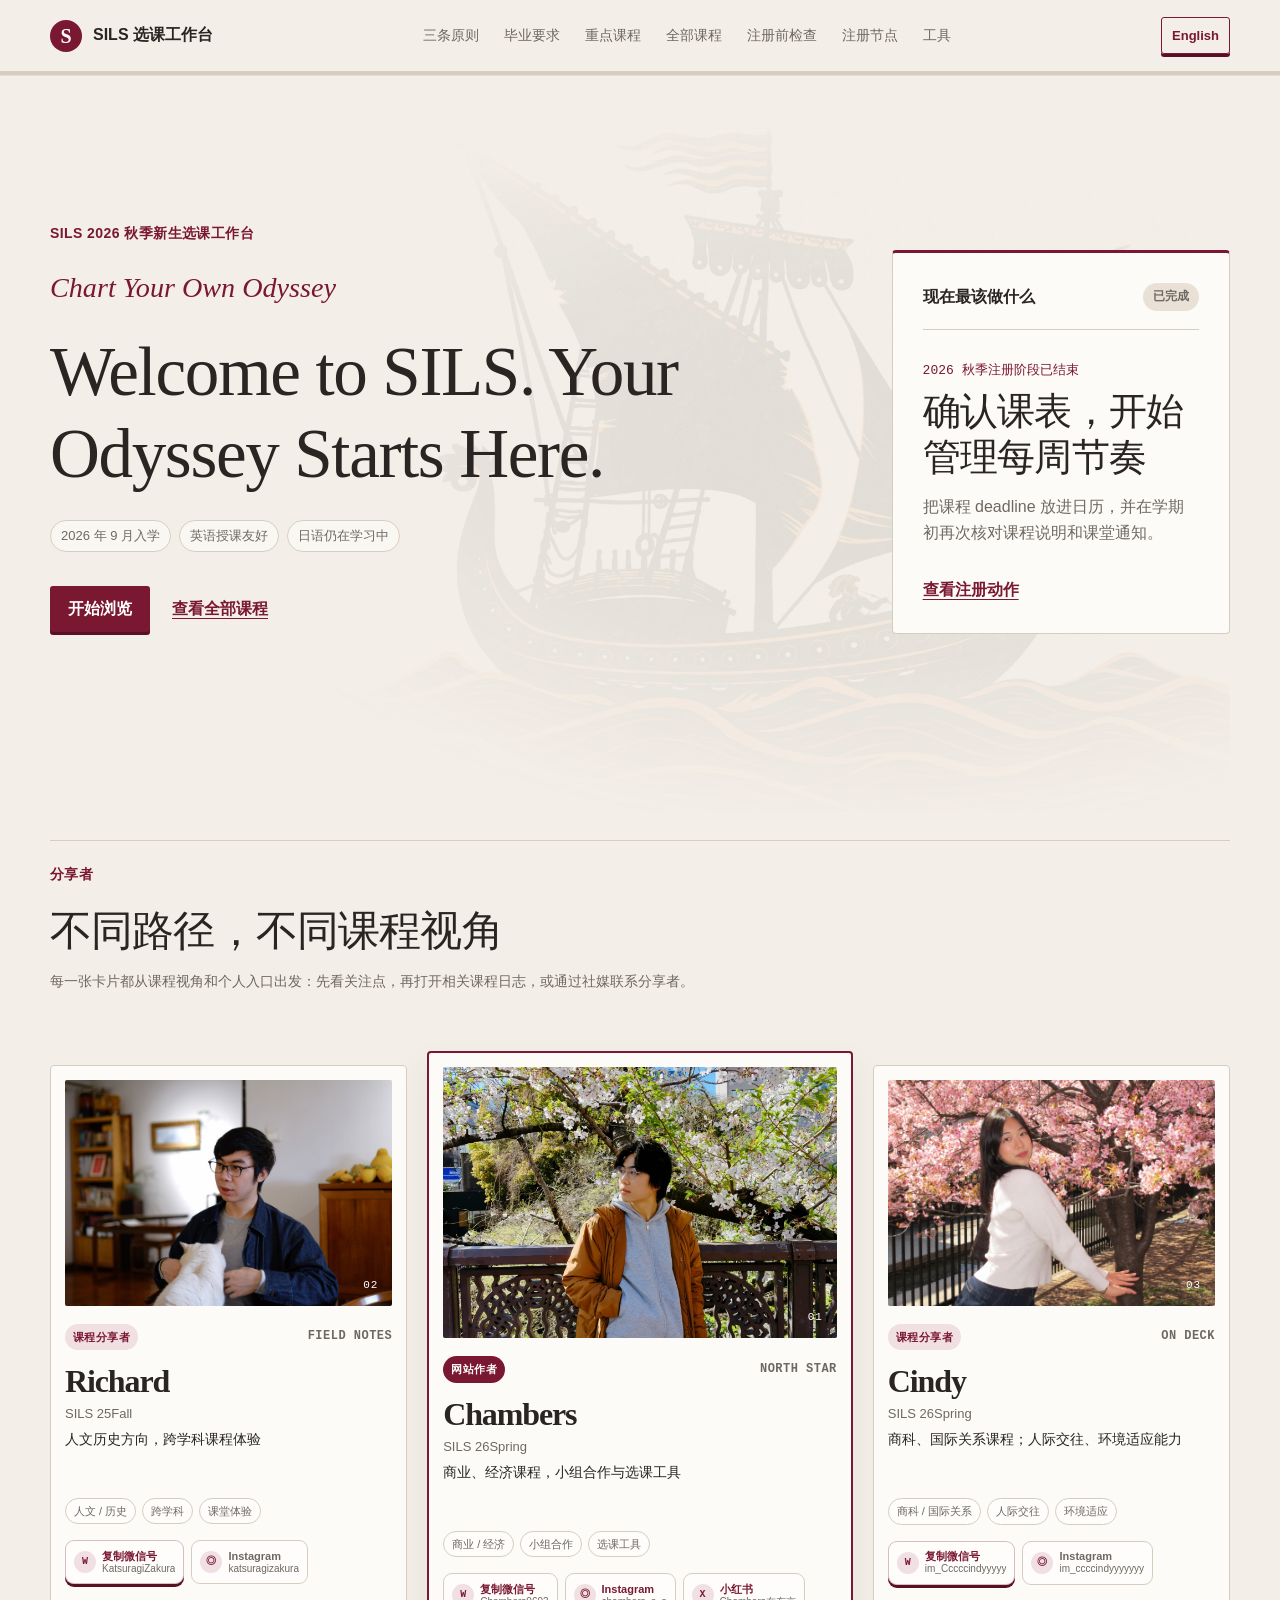
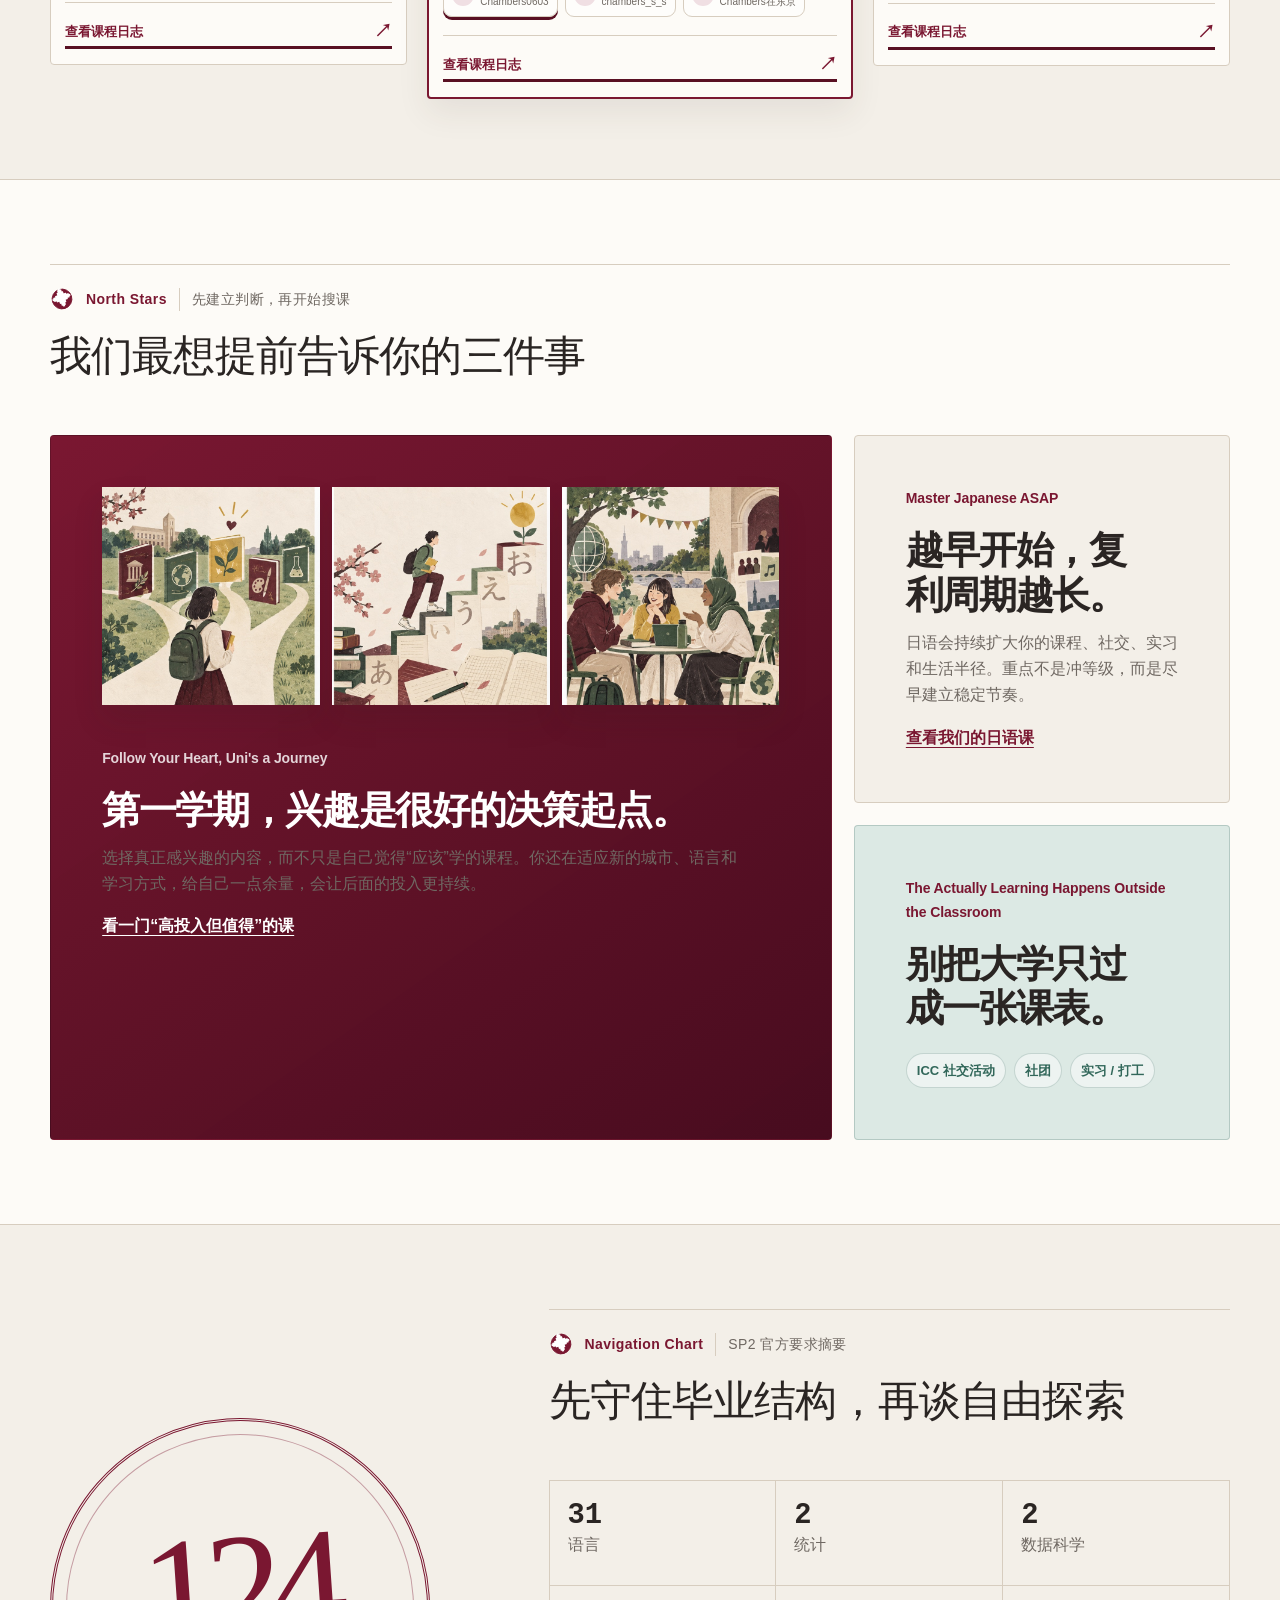
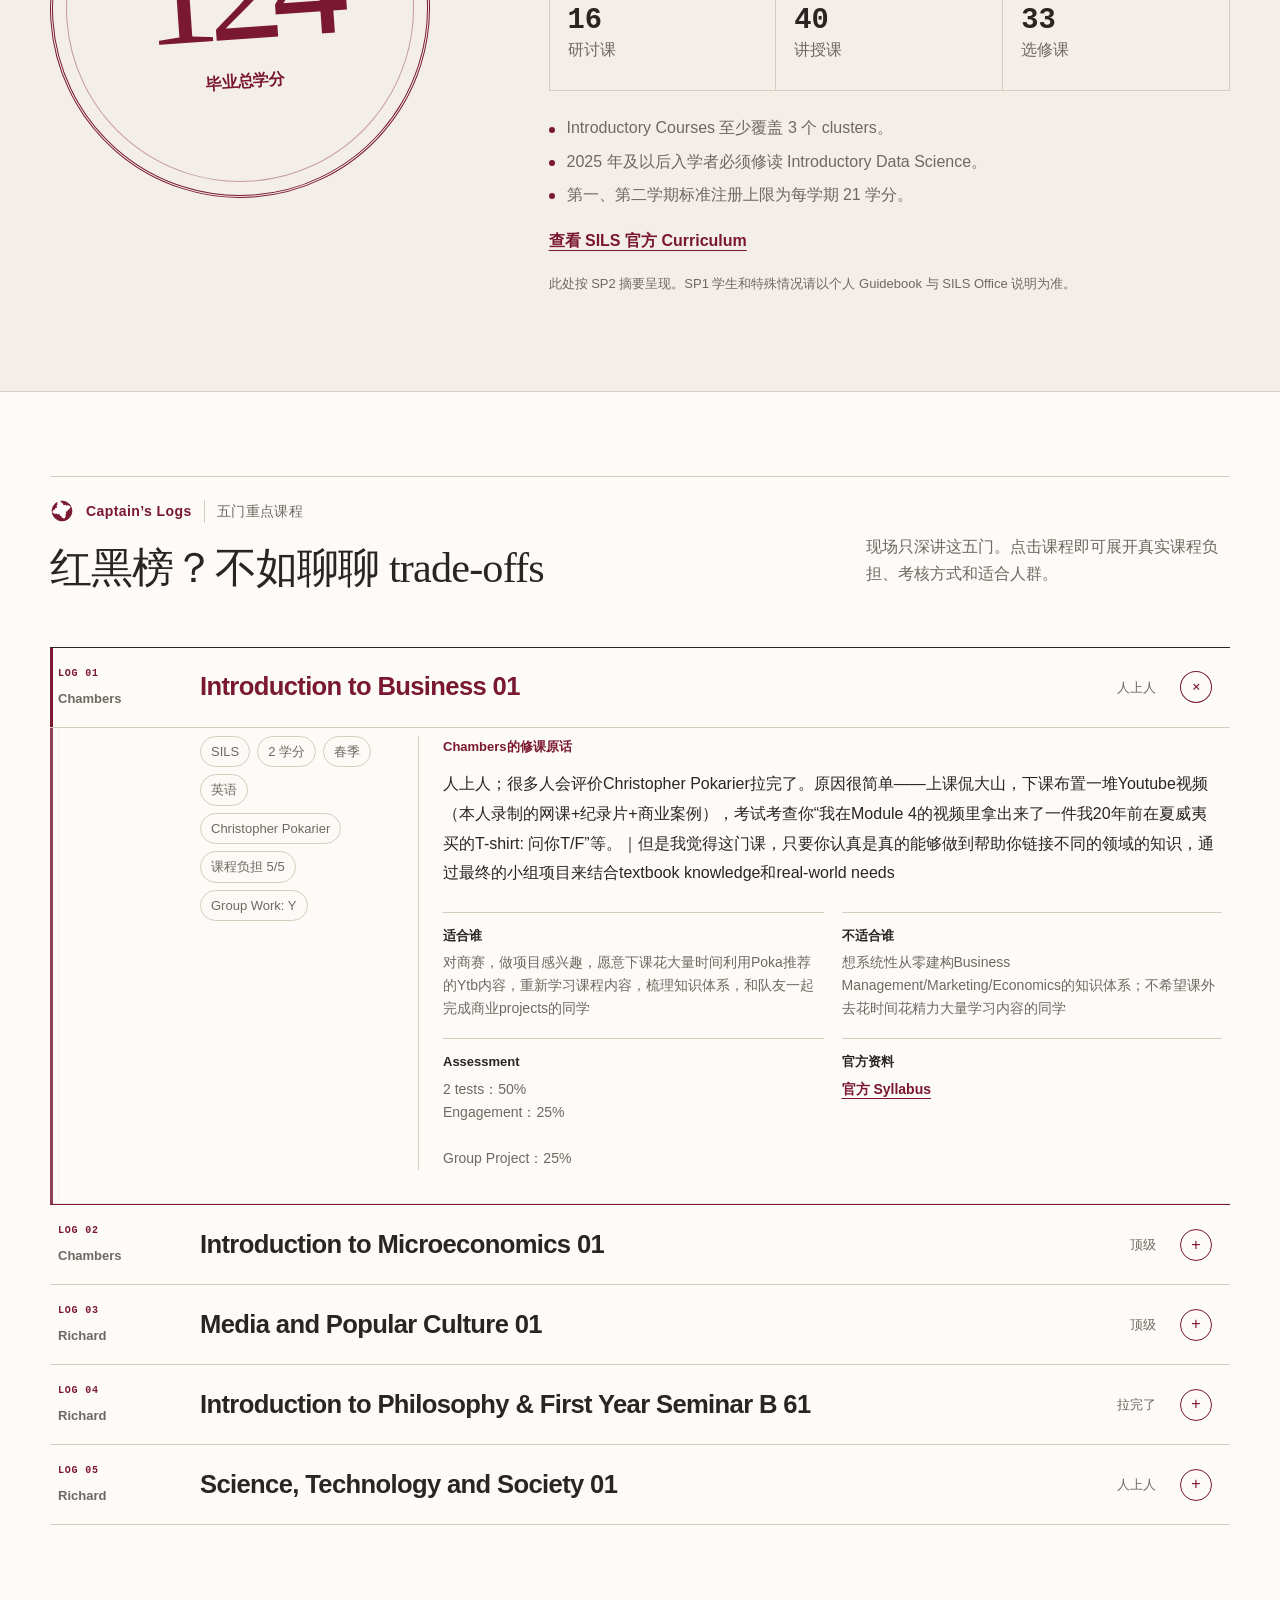
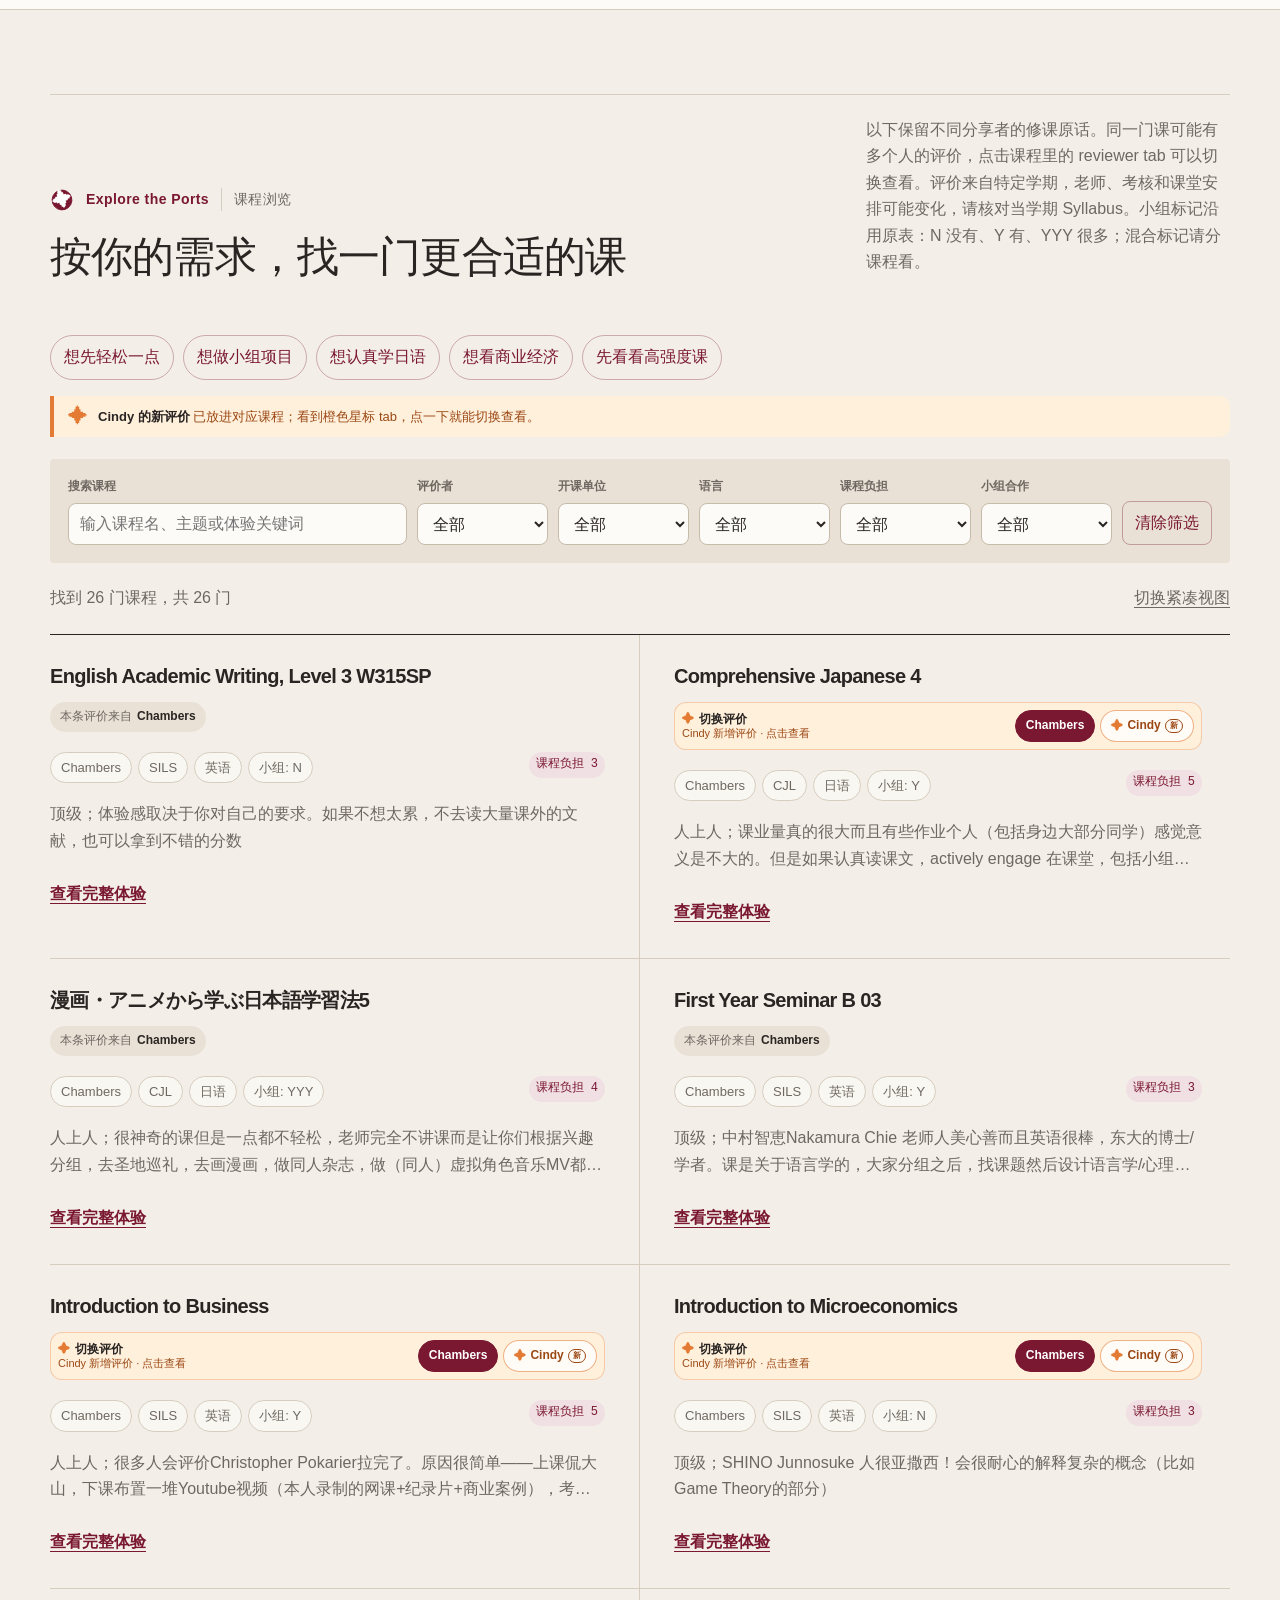
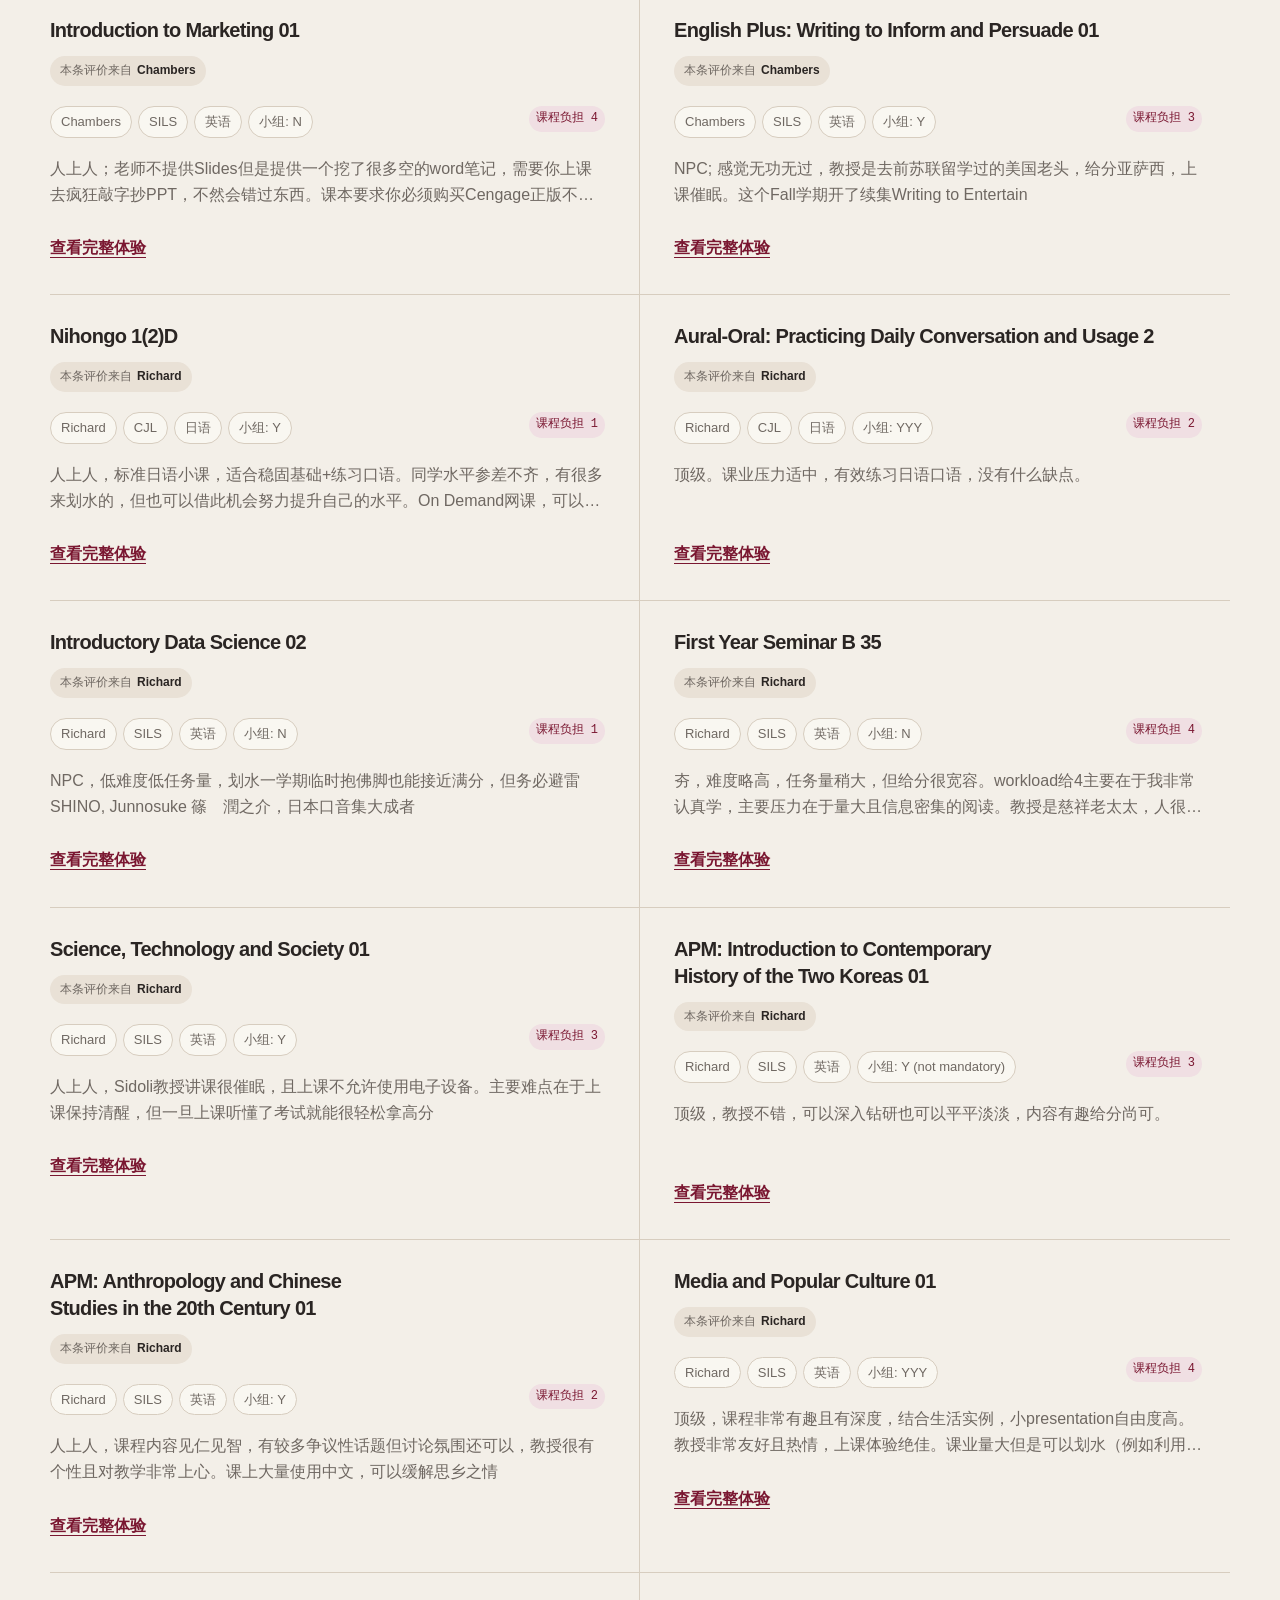
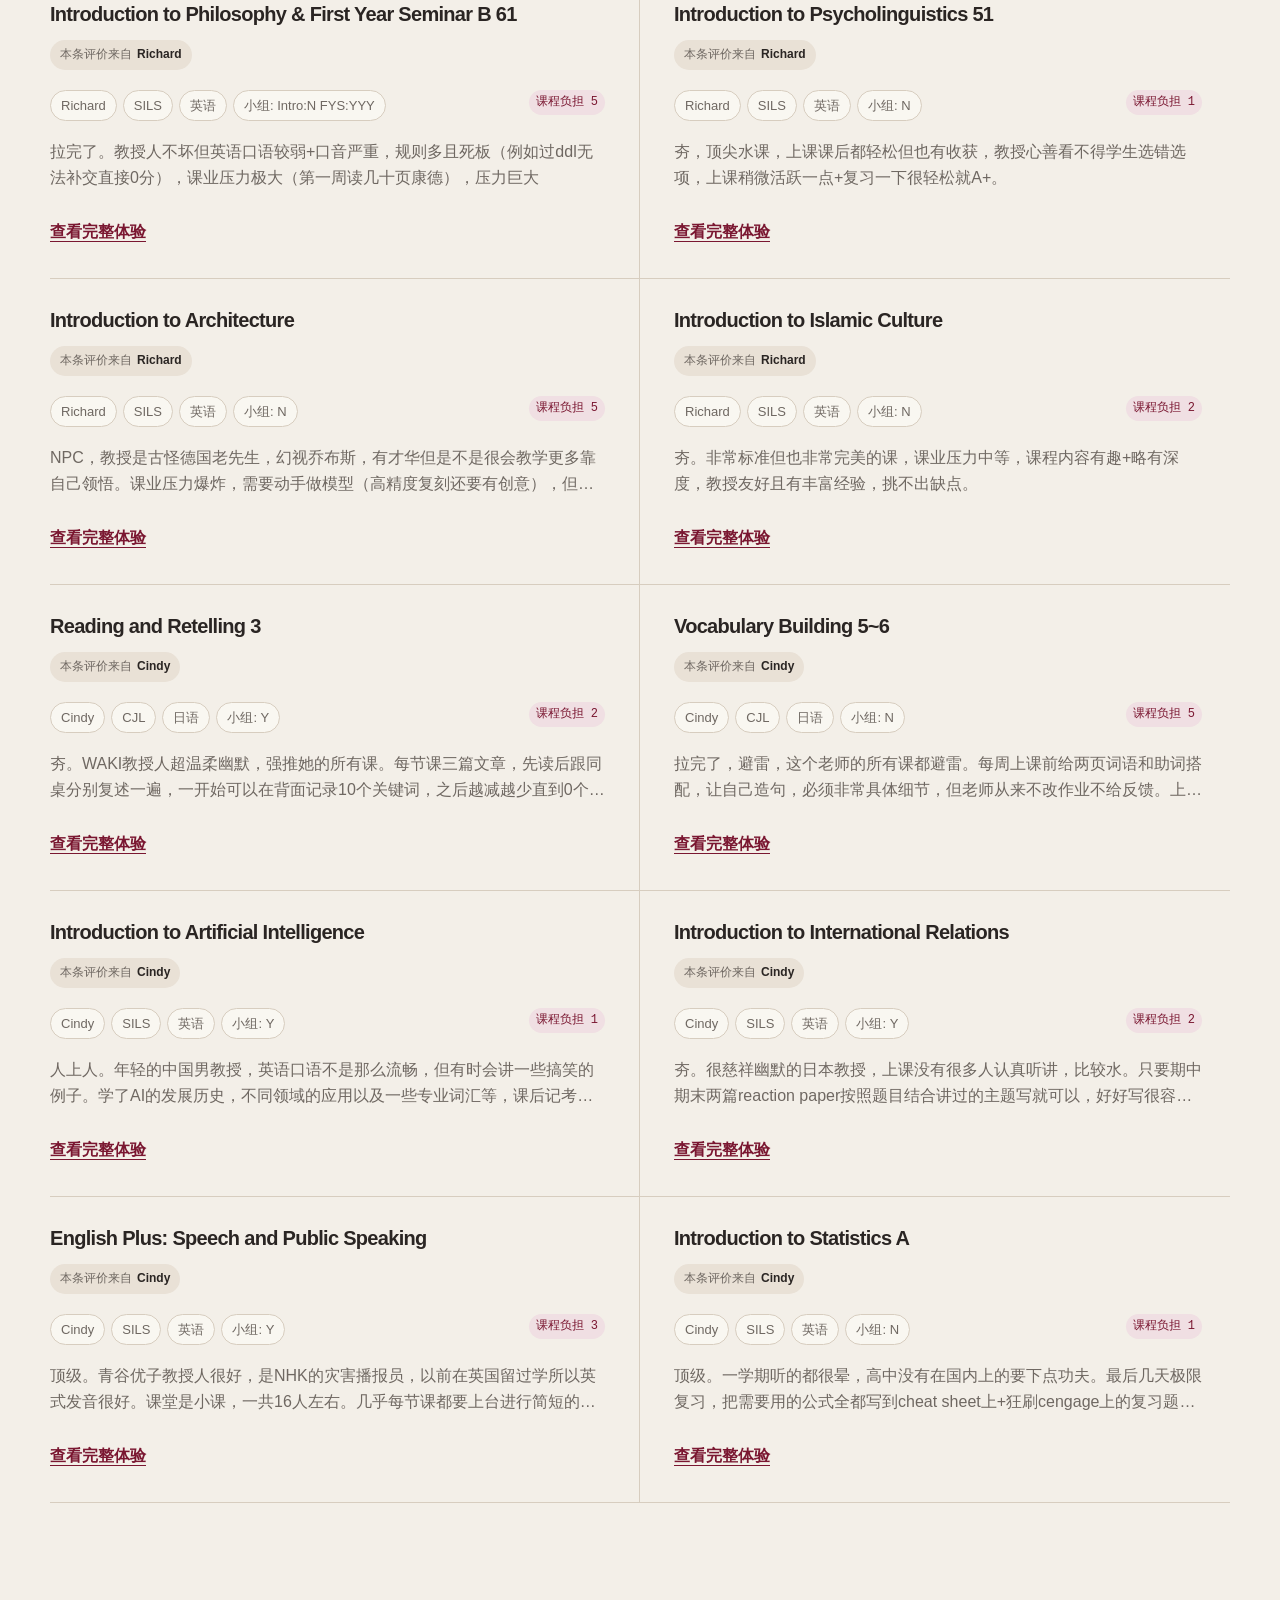
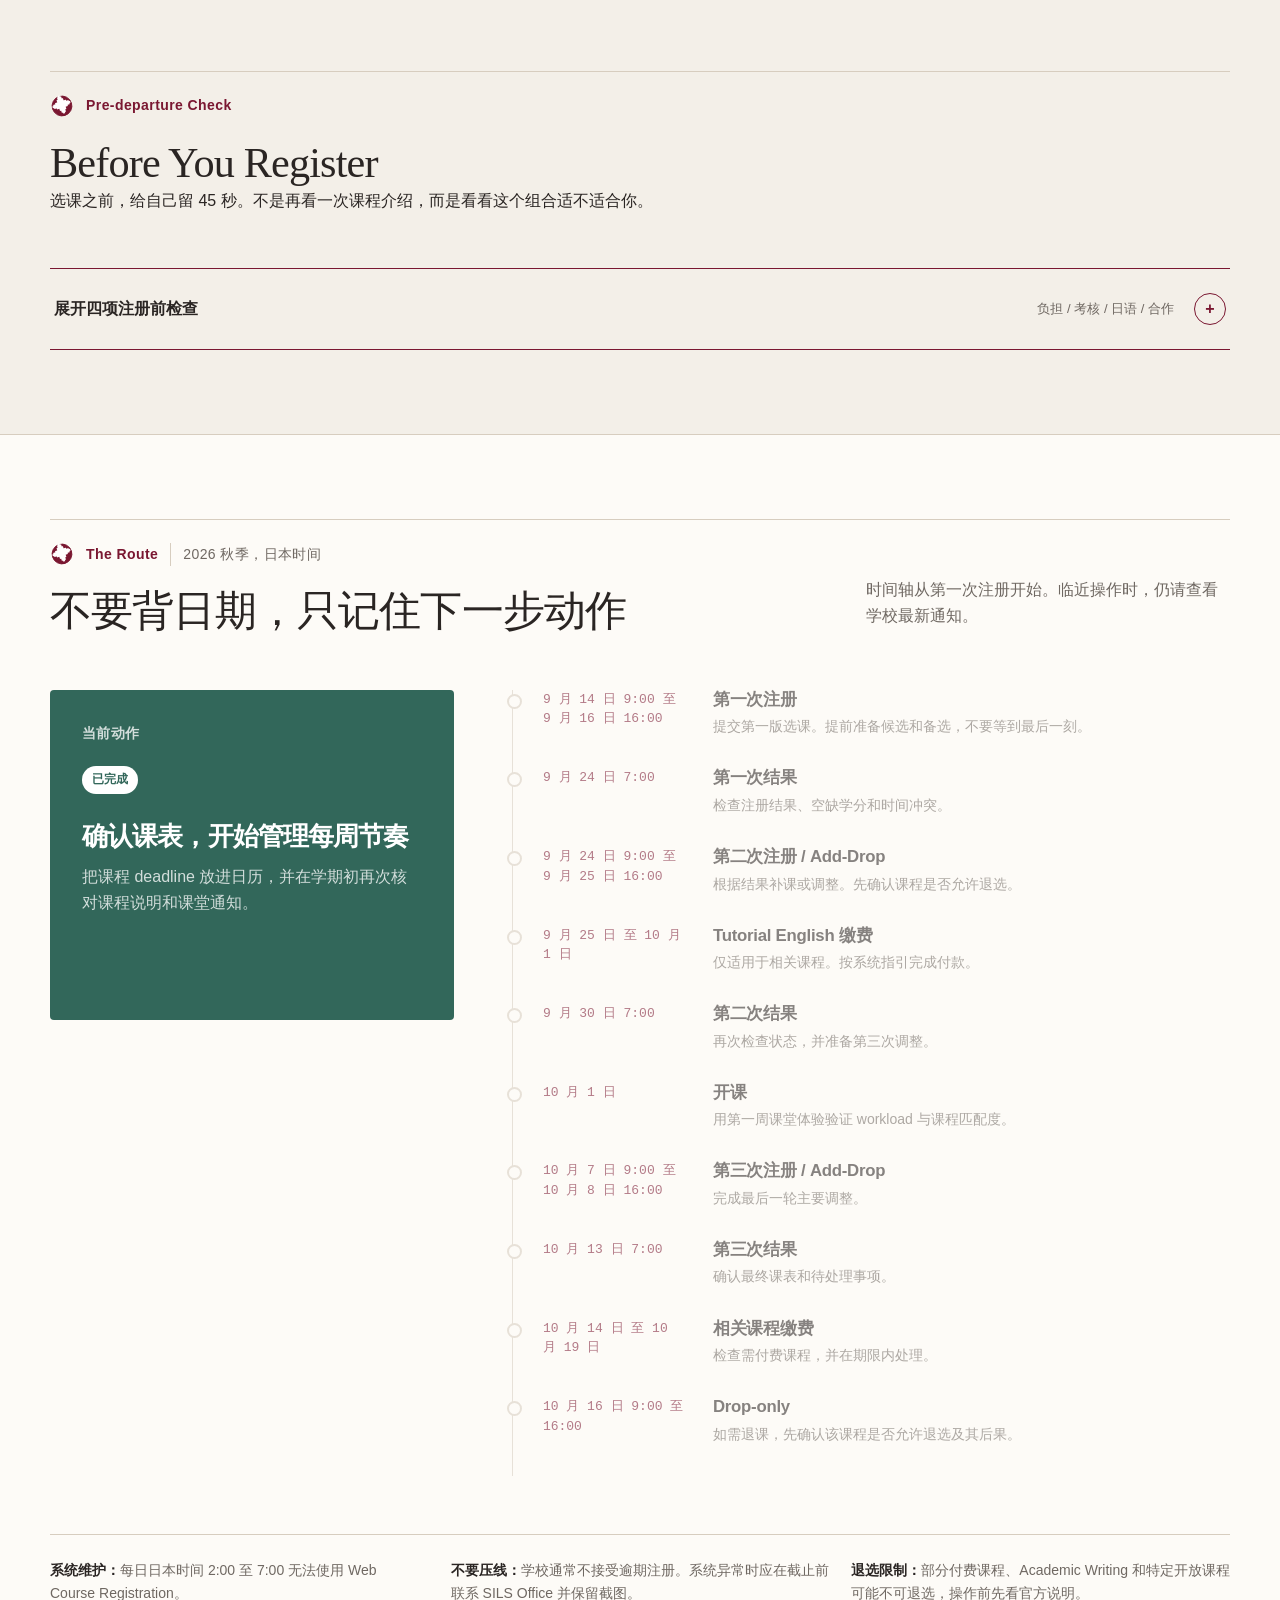
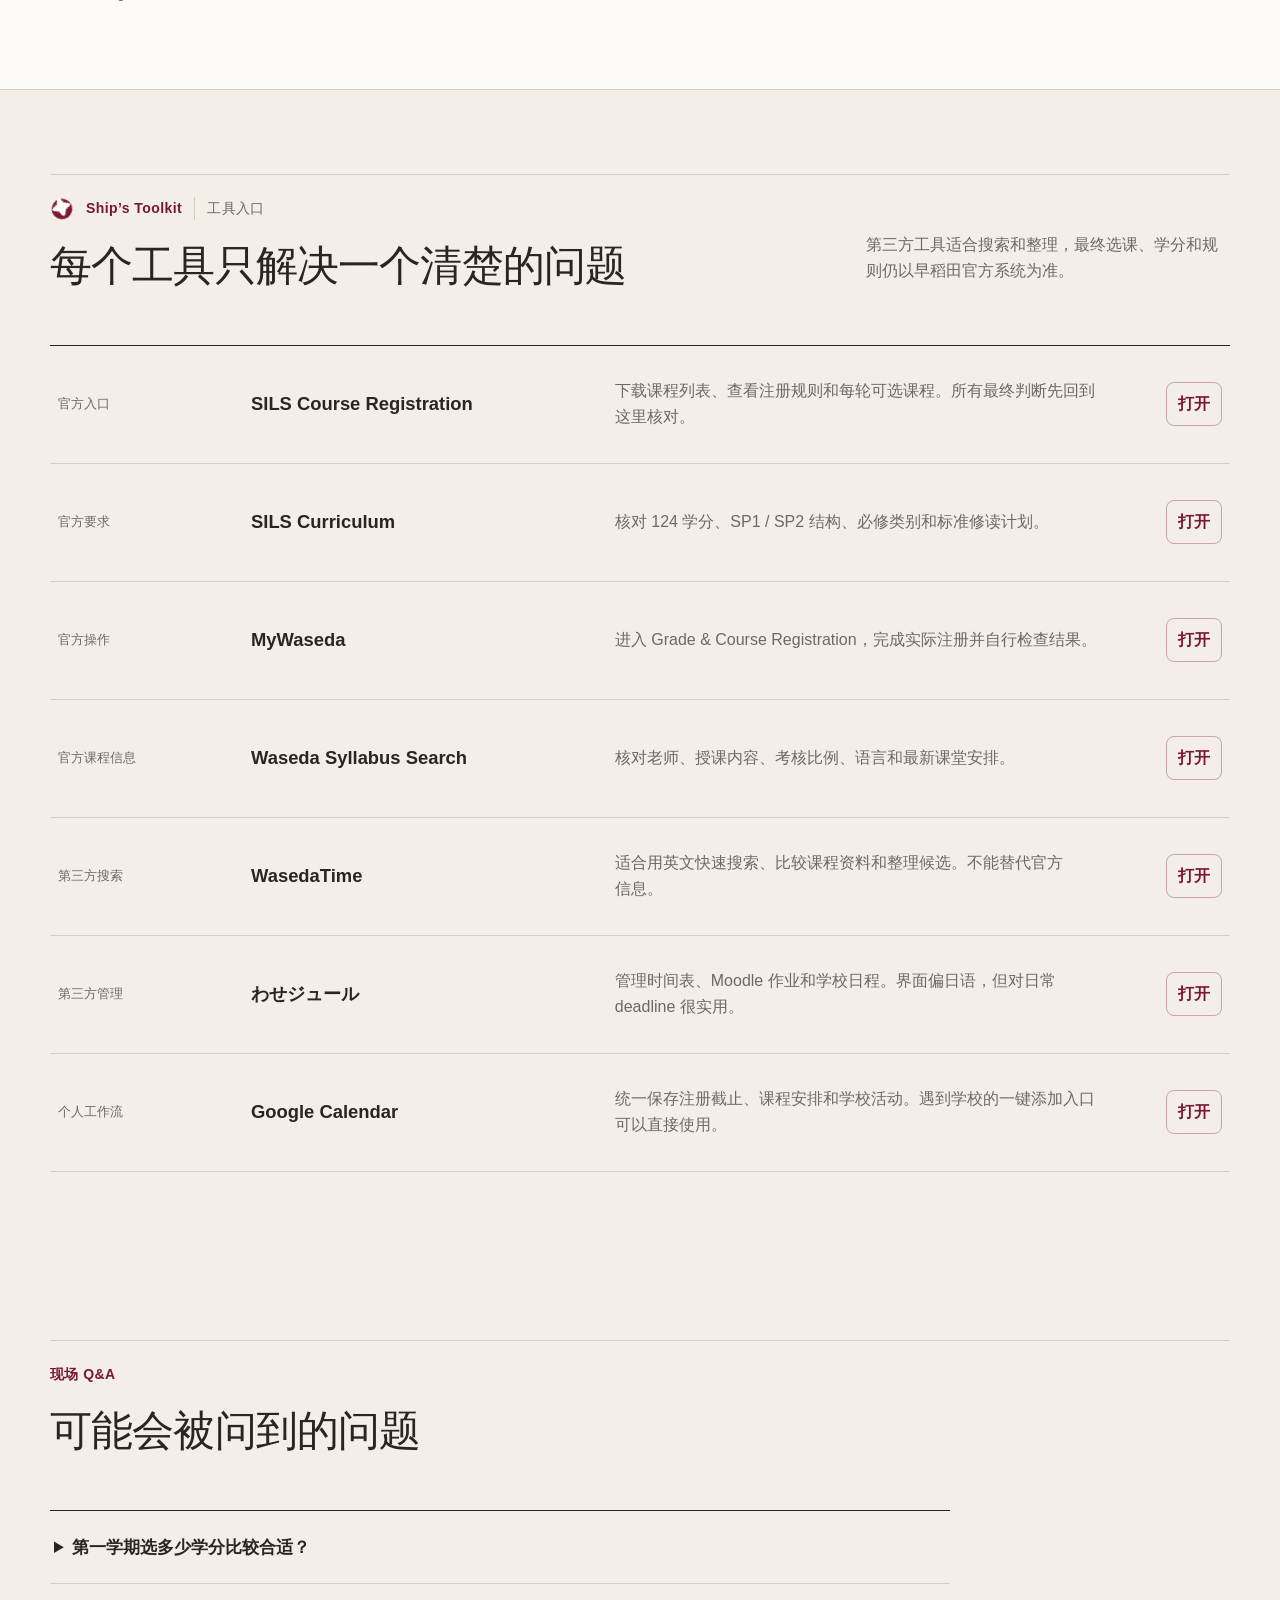
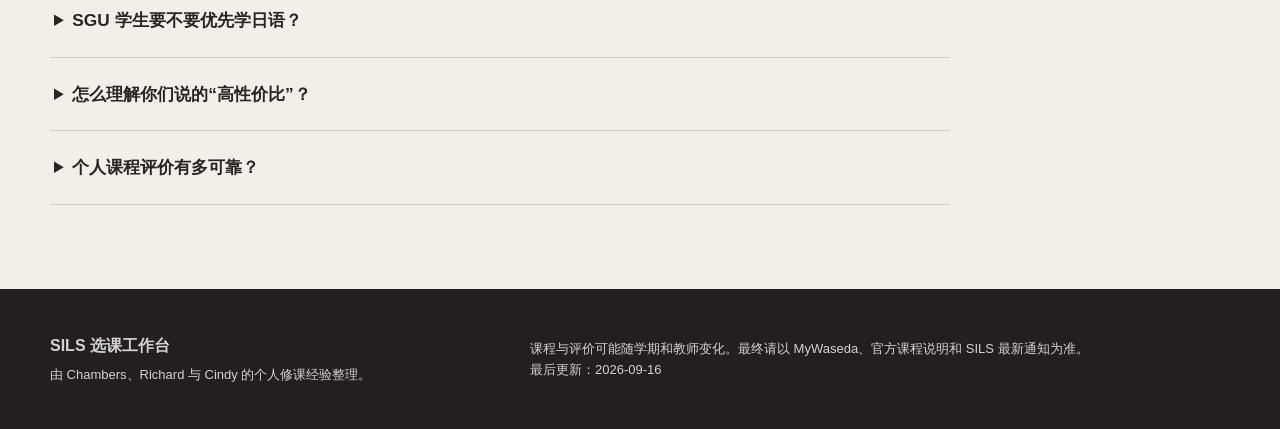
==== commit dd3a7242: "Update Odyssey design, presenter cards and social contacts" ====
--- a/index.html
+++ b/index.html
@@ -9,6 +9,7 @@
     />
     <title>Chart Your Own Odyssey｜SILS 2026 选课工作台</title>
     <link rel="stylesheet" href="styles.css" />
+    <link rel="stylesheet" href="odyssey-atlas.css" />
     <script src="data.js" defer></script>
     <script src="data-en.js" defer></script>
     <script src="locale.js" defer></script>
@@ -44,6 +45,7 @@
     <nav class="voyage-nav" aria-label="Odyssey 章节航线" data-i18n-attr="aria-label:accessibility.voyageNav">
       <span class="voyage-track" aria-hidden="true"><span class="voyage-progress"></span></span>
       <a href="#home"><span data-i18n="voyage.home">出发</span></a>
+      <a href="#guides"><span data-i18n="presenters.context">分享者</span></a>
       <a href="#principles"><span data-i18n="voyage.principles">三条原则</span></a>
       <a href="#requirements"><span data-i18n="voyage.requirements">毕业要求</span></a>
       <a href="#picks"><span data-i18n="voyage.picks">重点课程</span></a>
@@ -85,38 +87,132 @@
         </aside>
       </section>
 
-      <section class="presenters shell" aria-labelledby="presenters-title">
+      <section class="presenters shell" id="guides" data-chapter="Guides" aria-labelledby="presenters-title">
         <div class="section-intro compact-intro">
           <p class="context-line" data-i18n="presenters.context">分享者</p>
-          <h2 id="presenters-title" data-i18n="presenters.title">两个学期阶段，两种课程视角</h2>
+          <h2 id="presenters-title" data-i18n="presenters.title">不同路径，不同课程视角</h2>
+          <p class="presenter-intro" data-i18n="presenters.intro">每一张卡片都从课程视角和个人入口出发：先看关注点，再打开相关课程日志，或通过社媒联系分享者。</p>
         </div>
         <div class="presenter-grid">
-          <article class="presenter-card presenter-chambers">
-            <img
-              src="assets/chambers-portrait-web.jpg"
-              alt="Chambers 的照片"
-              data-i18n-attr="alt:presenters.chambersAlt"
-              width="360"
-              height="360"
-            />
-            <div>
-              <h3 data-i18n="presenters.chambersName">Chambers 黄元畅</h3>
-              <p data-i18n="presenters.chambersRole">SILS 四月入学一年生</p>
+          <article class="presenter-card presenter-richard" data-reveal="pending">
+            <div class="presenter-portrait-frame">
+              <img
+                src="assets/richard-portrait-web.jpg"
+                alt="Richard 的照片"
+                data-i18n-attr="alt:presenters.richardAlt"
+                width="360"
+                height="360"
+              />
+              <span class="portrait-route" aria-hidden="true">02</span>
+            </div>
+            <div class="presenter-content">
+              <div class="presenter-meta">
+                <span class="presenter-badge" data-i18n="presenters.contributorBadge">课程分享者</span>
+                <span class="presenter-route-label">FIELD NOTES</span>
+              </div>
+              <h3 data-i18n="presenters.richardName">Richard</h3>
+              <p class="presenter-role" data-i18n="presenters.richardRole">SILS 25Fall</p>
+              <p class="presenter-focus" data-i18n="presenters.richardFocus">人文历史方向，跨学科课程体验</p>
+              <div class="presenter-tags" aria-label="Richard 关注的课程主题" data-i18n-attr="aria-label:presenters.richardTagsAria">
+                <span data-i18n="presenters.richardTags.0">人文 / 历史</span>
+                <span data-i18n="presenters.richardTags.1">跨学科</span>
+                <span data-i18n="presenters.richardTags.2">课堂体验</span>
+              </div>
+              <div class="presenter-contacts" aria-label="Richard 的联系方式" data-i18n-attr="aria-label:contact.richardAria">
+                <button class="contact-link contact-wechat" type="button" data-copy-wechat-inline data-wechat-id="KatsuragiZakura" aria-label="复制 Richard 的微信号" data-i18n-attr="aria-label:contact.richardWechatAria">
+                  <span class="contact-icon" aria-hidden="true">W</span>
+                  <span class="contact-link-copy"><strong data-copy-label data-i18n="contact.copy" aria-live="polite">复制微信号</strong><small>KatsuragiZakura</small></span>
+                </button>
+                <a class="contact-link" href="https://www.instagram.com/katsuragizakura/" target="_blank" rel="noreferrer" aria-label="Instagram: katsuragizakura">
+                  <span class="contact-icon" aria-hidden="true">◎</span>
+                  <span class="contact-link-copy"><strong>Instagram</strong><small>katsuragizakura</small></span>
+                </a>
+              </div>
+              <button class="presenter-action" type="button" data-presenter-filter="Richard">
+                <span data-i18n="presenters.viewLogs">查看课程日志</span><span aria-hidden="true">↗</span>
+              </button>
+            </div>
+          </article>
+          <article class="presenter-card presenter-chambers presenter-author" data-reveal="pending">
+            <div class="presenter-portrait-frame">
+              <img
+                src="assets/chambers-portrait-web.jpg"
+                alt="Chambers 的照片"
+                data-i18n-attr="alt:presenters.chambersAlt"
+                width="360"
+                height="360"
+              />
+              <span class="portrait-route" aria-hidden="true">01</span>
+            </div>
+            <div class="presenter-content">
+              <div class="presenter-meta">
+                <span class="presenter-badge presenter-badge-author" data-i18n="presenters.authorBadge">网站作者</span>
+                <span class="presenter-route-label">NORTH STAR</span>
+              </div>
+              <h3 data-i18n="presenters.chambersName">Chambers</h3>
+              <p class="presenter-role" data-i18n="presenters.chambersRole">SILS 26Spring</p>
               <p class="presenter-focus" data-i18n="presenters.chambersFocus">商业、经济课程，小组合作与选课工具</p>
+              <div class="presenter-tags" aria-label="Chambers 关注的课程主题" data-i18n-attr="aria-label:presenters.chambersTagsAria">
+                <span data-i18n="presenters.chambersTags.0">商业 / 经济</span>
+                <span data-i18n="presenters.chambersTags.1">小组合作</span>
+                <span data-i18n="presenters.chambersTags.2">选课工具</span>
+              </div>
+              <div class="presenter-contacts" aria-label="Chambers 的联系方式" data-i18n-attr="aria-label:contact.chambersAria">
+                <button class="contact-link contact-wechat" type="button" data-copy-wechat-inline data-wechat-id="Chambers0603" aria-label="复制 Chambers 的微信号" data-i18n-attr="aria-label:contact.chambersWechatAria">
+                  <span class="contact-icon" aria-hidden="true">W</span>
+                  <span class="contact-link-copy"><strong data-copy-label data-i18n="contact.copy" aria-live="polite">复制微信号</strong><small>Chambers0603</small></span>
+                </button>
+                <a class="contact-link" href="https://www.instagram.com/chambers_s_s/" target="_blank" rel="noreferrer" aria-label="Instagram: chambers_s_s">
+                  <span class="contact-icon" aria-hidden="true">◎</span>
+                  <span class="contact-link-copy"><strong>Instagram</strong><small>chambers_s_s</small></span>
+                </a>
+                <a class="contact-link" href="https://www.xiaohongshu.com/search_result?keyword=Chambers%E5%9C%A8%E4%B8%9C%E4%BA%AC" target="_blank" rel="noreferrer" aria-label="Chambers 的小红书主页" data-i18n-attr="aria-label:contact.chambersXhsAria">
+                  <span class="contact-icon" aria-hidden="true">X</span>
+                  <span class="contact-link-copy"><strong data-i18n="contact.xiaohongshu">小红书</strong><small data-i18n="contact.chambersXhs">Chambers在东京</small></span>
+                </a>
+              </div>
+              <button class="presenter-action" type="button" data-presenter-filter="Chambers">
+                <span data-i18n="presenters.viewLogs">查看课程日志</span><span aria-hidden="true">↗</span>
+              </button>
             </div>
           </article>
-          <article class="presenter-card presenter-richard">
-            <img
-              src="assets/richard-portrait-web.jpg"
-              alt="Richard 赖子睿的照片"
-              data-i18n-attr="alt:presenters.richardAlt"
-              width="360"
-              height="360"
-            />
-            <div>
-              <h3 data-i18n="presenters.richardName">Richard 赖子睿</h3>
-              <p data-i18n="presenters.richardRole">SILS 九月入学二年生</p>
-              <p class="presenter-focus" data-i18n="presenters.richardFocus">人文历史方向，跨学科课程体验</p>
+          <article class="presenter-card presenter-cindy" data-reveal="pending">
+            <div class="presenter-portrait-frame">
+              <img
+                src="assets/cindy-portrait-web.png"
+                alt="Cindy 的照片"
+                data-i18n-attr="alt:presenters.authorAlt"
+                width="1456"
+                height="1080"
+              />
+              <span class="portrait-route" aria-hidden="true">03</span>
+            </div>
+            <div class="presenter-content">
+              <div class="presenter-meta">
+                <span class="presenter-badge" data-i18n="presenters.contributorBadge">课程分享者</span>
+                <span class="presenter-route-label">ON DECK</span>
+              </div>
+              <h3 data-i18n="presenters.authorName">Cindy</h3>
+              <p class="presenter-role" data-i18n="presenters.authorRole">SILS 26Spring</p>
+              <p class="presenter-focus" data-i18n="presenters.authorFocus">商科、国际关系课程；人际交往、环境适应能力</p>
+              <div class="presenter-tags" aria-label="Cindy 的工作方向" data-i18n-attr="aria-label:presenters.authorTagsAria">
+                <span data-i18n="presenters.authorTags.0">商科 / 国际关系</span>
+                <span data-i18n="presenters.authorTags.1">人际交往</span>
+                <span data-i18n="presenters.authorTags.2">环境适应</span>
+              </div>
+              <div class="presenter-contacts" aria-label="Cindy 的联系方式" data-i18n-attr="aria-label:contact.cindyAria">
+                <button class="contact-link contact-wechat" type="button" data-copy-wechat-inline data-wechat-id="im_Cccccindyyyyy" aria-label="复制 Cindy 的微信号" data-i18n-attr="aria-label:contact.cindyWechatAria">
+                  <span class="contact-icon" aria-hidden="true">W</span>
+                  <span class="contact-link-copy"><strong data-copy-label data-i18n="contact.copy" aria-live="polite">复制微信号</strong><small>im_Cccccindyyyyy</small></span>
+                </button>
+                <a class="contact-link" href="https://www.instagram.com/im_ccccindyyyyyyy/" target="_blank" rel="noreferrer" aria-label="Instagram: im_ccccindyyyyyyy">
+                  <span class="contact-icon" aria-hidden="true">◎</span>
+                  <span class="contact-link-copy"><strong>Instagram</strong><small>im_ccccindyyyyyyy</small></span>
+                </a>
+              </div>
+              <button class="presenter-action" type="button" data-presenter-filter="Cindy">
+                <span data-i18n="presenters.viewLogs">查看课程日志</span><span aria-hidden="true">↗</span>
+              </button>
             </div>
           </article>
         </div>
--- a/styles.css
+++ b/styles.css
@@ -439,56 +439,356 @@
 
 .presenter-grid {
   display: grid;
-  grid-template-columns: 0.9fr 1.35fr;
-  gap: 20px;
+  grid-template-columns: repeat(3, minmax(0, 1fr));
+  gap: 16px;
 }
 
 .presenter-card {
-  display: grid;
-  grid-template-columns: 112px 1fr;
-  gap: 22px;
-  align-items: center;
-  min-height: 158px;
-  padding: 22px;
-  background: rgb(253 251 247 / 64%);
+  position: relative;
+  display: flex;
+  min-width: 0;
+  flex-direction: column;
+  min-height: 100%;
+  padding: 14px 14px 18px;
+  overflow: hidden;
+  background: rgb(253 251 247 / 72%);
+  border: 1px solid var(--line);
   border-top: 3px solid var(--burgundy);
-  border-bottom: 1px solid var(--line);
+  border-radius: var(--radius);
+  box-shadow: 0 12px 30px rgb(69 50 42 / 5%);
+  transition: opacity 520ms var(--motion-ease), transform 520ms var(--motion-ease), box-shadow 180ms ease, border-color 180ms ease;
+}
+
+.presenter-card::before {
+  position: absolute;
+  top: -54px;
+  right: -42px;
+  width: 140px;
+  height: 140px;
+  content: "";
+  border: 1px solid rgb(122 23 49 / 15%);
+  border-radius: 50%;
+  pointer-events: none;
+}
+
+.presenter-card::after {
+  position: absolute;
+  top: 12px;
+  right: 12px;
+  width: 6px;
+  height: 6px;
+  content: "";
+  background: var(--burgundy);
+  border-radius: 50%;
+  box-shadow: 0 0 0 5px rgb(122 23 49 / 10%);
+}
+
+.sils-ready .presenter-card[data-reveal="pending"] {
+  opacity: 0;
+  transform: translateY(16px);
+}
+
+.presenter-card[data-reveal="visible"] {
+  opacity: 1;
+  transform: translateY(0);
+}
+
+.presenter-card:hover {
+  border-color: rgb(122 23 49 / 42%);
+  box-shadow: 0 18px 36px rgb(69 50 42 / 10%);
+  transform: translateY(-5px);
+}
+
+.presenter-card.presenter-richard:hover {
+  transform: translateY(-5px) rotate(.35deg);
+}
+
+.presenter-card.presenter-author {
+  background: linear-gradient(145deg, rgb(240 223 227 / 76%), rgb(253 251 247 / 76%));
+  border-top-color: var(--burgundy);
+}
+
+.presenter-card.presenter-author::after {
+  background: var(--burgundy);
+  box-shadow: 0 0 0 5px rgb(122 23 49 / 12%);
+}
+
+.presenter-card.presenter-author:hover {
+  border-color: rgb(122 23 49 / 48%);
+}
+
+.presenter-portrait-frame {
+  position: relative;
+  width: 100%;
+  aspect-ratio: 1.35 / 1;
+  margin-bottom: 18px;
+  overflow: hidden;
+  background: var(--surface-deep);
+  border-radius: calc(var(--radius) - 5px);
+}
+
+.presenter-portrait-frame::after {
+  position: absolute;
+  inset: 9px;
+  content: "";
+  border: 1px solid rgb(255 255 255 / 42%);
+  border-radius: calc(var(--radius) - 8px);
+  pointer-events: none;
 }
 
 .presenter-card img,
-.portrait-placeholder {
-  width: 112px;
-  height: 112px;
-  border-radius: 50%;
+.presenter-card .portrait-placeholder {
+  width: 100%;
+  height: 100%;
 }
 
 .presenter-card img {
   object-fit: cover;
   object-position: 54% 28%;
+  transition: transform 500ms var(--motion-ease), filter 180ms ease;
+}
+
+.presenter-card:hover img {
+  filter: saturate(1.08);
+  transform: scale(1.035);
 }
 
 .portrait-placeholder {
   display: grid;
+  color: var(--green);
+  background:
+    radial-gradient(circle at 35% 30%, rgb(255 255 255 / 75%) 0 3%, transparent 3.5%),
+    var(--green-soft);
+  border: 0;
+  place-items: center;
+  font-family: Georgia, serif;
+  font-size: clamp(4rem, 8vw, 6rem);
+  font-style: italic;
+  line-height: 1;
+}
+
+.portrait-route {
+  position: absolute;
+  right: 14px;
+  bottom: 12px;
+  z-index: 1;
+  color: white;
+  font-family: var(--font-mono);
+  font-size: 11px;
+  letter-spacing: .08em;
+  text-shadow: 0 1px 7px rgb(0 0 0 / 25%);
+}
+
+.presenter-content {
+  position: relative;
+  z-index: 1;
+  display: flex;
+  min-width: 0;
+  flex: 1;
+  flex-direction: column;
+}
+
+.presenter-meta {
+  display: flex;
+  flex-wrap: wrap;
+  gap: 7px;
+  align-items: center;
+  justify-content: space-between;
+  margin-bottom: 13px;
+}
+
+.presenter-badge,
+.presenter-route-label {
+  color: var(--burgundy);
+  font-size: 11px;
+  font-weight: 750;
+  letter-spacing: .04em;
+}
+
+.presenter-badge {
+  padding: 4px 8px;
+  background: var(--burgundy-soft);
+  border-radius: 999px;
+}
+
+.presenter-badge-author {
+  color: var(--green);
+  background: var(--green-soft);
+}
+
+.presenter-route-label {
+  color: var(--muted);
+  font-family: var(--font-mono);
+  font-size: 9px;
+}
+
+.presenter-card h3 {
+  margin-bottom: 3px;
+  font-size: clamp(1.45rem, 2.2vw, 2rem);
+}
+
+.presenter-card p {
+  margin-bottom: 4px;
+  color: var(--muted);
+}
+
+.presenter-role {
+  font-size: 13px;
+}
+
+.presenter-card .presenter-focus {
+  min-height: 50px;
+  color: var(--ink);
+  font-size: 14px;
+  font-weight: 580;
+}
+
+.presenter-tags {
+  display: flex;
+  flex-wrap: wrap;
+  gap: 6px;
+  margin-top: 16px;
+}
+
+.presenter-tags span,
+.contact-plan-channels span {
+  display: inline-flex;
+  align-items: center;
+  min-height: 26px;
+  padding: 3px 8px;
+  color: var(--muted);
+  background: rgb(255 255 255 / 55%);
+  border: 1px solid var(--line);
+  border-radius: 999px;
+  font-size: 11px;
+}
+
+.presenter-action {
+  display: flex;
+  width: 100%;
+  align-items: center;
+  justify-content: space-between;
+  padding: 13px 0 0;
+  margin-top: auto;
+  color: var(--burgundy);
+  background: transparent;
+  border: 0;
+  border-top: 1px solid var(--line);
+  cursor: pointer;
+  font-size: 13px;
+  font-weight: 700;
+  text-align: left;
+}
+
+.presenter-action span:last-child {
+  font-size: 18px;
+  line-height: 1;
+  transition: transform 180ms ease;
+}
+
+.presenter-action:hover span:last-child {
+  transform: translate(3px, -3px);
+}
+
+.presenter-contact-plan {
+  display: grid;
+  gap: 8px;
+  margin: 16px 0;
+  padding: 10px;
+  background: rgb(255 255 255 / 40%);
+  border-left: 2px solid var(--green);
+}
+
+.contact-plan-label {
+  color: var(--green);
+  font-size: 12px;
+  font-weight: 700;
+}
+
+.contact-plan-channels {
+  display: flex;
+  flex-wrap: wrap;
+  gap: 5px;
+}
+
+.presenter-contacts {
+  display: flex;
+  flex-wrap: wrap;
+  gap: 7px;
+  margin: 16px 0 18px;
+}
+
+.contact-link {
+  display: inline-flex;
+  min-width: 0;
+  align-items: center;
+  gap: 6px;
+  padding: 7px 8px;
+  color: var(--muted);
+  background: rgb(255 255 255 / 46%);
+  border: 1px solid var(--line);
+  border-radius: 9px;
+  cursor: pointer;
+  font: inherit;
+  text-align: left;
+  text-decoration: none;
+  transition: color 160ms ease, background 160ms ease, border-color 160ms ease, transform 160ms ease;
+}
+
+.contact-link:hover {
+  color: var(--burgundy);
+  background: var(--surface);
+  border-color: rgb(122 23 49 / 42%);
+  transform: translateY(-2px);
+}
+
+.contact-wechat {
+  color: var(--burgundy);
+  border-color: rgb(122 23 49 / 28%);
+}
+
+.contact-icon {
+  display: grid;
+  flex: 0 0 22px;
+  width: 22px;
+  height: 22px;
   color: var(--burgundy);
   background: var(--burgundy-soft);
-  border: 1px solid rgb(122 23 49 / 22%);
+  border-radius: 50%;
   place-items: center;
-  font-family: Georgia, serif;
-  font-size: 48px;
-}
-
-.presenter-card h3 {
-  margin-bottom: 4px;
-}
-
-.presenter-card p {
-  margin-bottom: 3px;
-  color: var(--muted);
-}
-
-.presenter-card .presenter-focus {
-  color: var(--ink);
-  font-weight: 580;
+  font-family: var(--font-mono);
+  font-size: 10px;
+  font-weight: 800;
+  line-height: 1;
+}
+
+.contact-link-copy {
+  display: flex;
+  min-width: 0;
+  flex-direction: column;
+  gap: 0;
+}
+
+.contact-link-copy strong {
+  font-size: 11px;
+  line-height: 1.2;
+}
+
+.contact-link-copy small {
+  max-width: 135px;
+  overflow: hidden;
+  color: var(--muted);
+  font-size: 10px;
+  line-height: 1.2;
+  text-overflow: ellipsis;
+  white-space: nowrap;
+}
+
+.presenter-intro {
+  max-width: 620px;
+  margin: 14px 0 0;
+  color: var(--muted);
+  font-size: 14px;
 }
 
 .principles,
@@ -1973,14 +2273,37 @@
   }
 
   .presenter-card {
-    grid-template-columns: 88px 1fr;
-    padding: 16px 0;
-  }
-
-  .presenter-card img,
-  .portrait-placeholder {
+    display: grid;
+    grid-template-columns: 88px minmax(0, 1fr);
+    gap: 14px;
+    padding: 12px;
+  }
+
+  .presenter-portrait-frame {
+    grid-row: 1;
     width: 88px;
-    height: 88px;
+    aspect-ratio: 1;
+    margin-bottom: 0;
+  }
+
+  .presenter-card .presenter-focus {
+    min-height: 0;
+  }
+
+  .presenter-tags {
+    margin-top: 11px;
+  }
+
+  .presenter-contact-plan {
+    margin-block: 11px;
+  }
+
+  .presenter-contacts {
+    gap: 5px;
+  }
+
+  .contact-link {
+    flex: 1 1 132px;
   }
 
   .credit-grid {
@@ -2094,6 +2417,17 @@
   .hero::before {
     transform: none !important;
     animation: none !important;
+  }
+
+  .presenter-card[data-reveal="pending"] {
+    opacity: 1;
+    transform: none;
+  }
+
+  .contact-link:hover,
+  .presenter-card:hover,
+  .presenter-card.presenter-richard:hover {
+    transform: none;
   }
 }
 
@@ -2168,4 +2502,26 @@
   .registration-current .status-chip {
     color: #21473d;
   }
-}
+
+  .presenter-card {
+    background: rgb(33 29 27 / 82%);
+  }
+
+  .presenter-card.presenter-author {
+    background: linear-gradient(145deg, rgb(32 61 54 / 78%), rgb(33 29 27 / 86%));
+  }
+
+  .presenter-tags span,
+  .contact-plan-channels span {
+    background: rgb(255 255 255 / 6%);
+  }
+
+  .presenter-contact-plan {
+    background: rgb(32 61 54 / 46%);
+  }
+
+  .contact-link {
+    background: rgb(255 255 255 / 5%);
+  }
+
+}
--- a/odyssey-atlas.css
+++ b/odyssey-atlas.css
@@ -0,0 +1,93 @@
+/* Approved: C atlas layout + B chapter route + A tactile action feedback. */
+:root {
+  --radius: 4px;
+  --button-radius: 3px;
+  --motion-ease: cubic-bezier(.2,.72,.2,1);
+}
+body::before { position: absolute; height: 700px; opacity: .45; }
+h1, h2, h3 { text-wrap: balance; }
+p { text-wrap: pretty; }
+h1, h2 {
+  font-family: Georgia, "Songti SC", "Noto Serif CJK SC", serif;
+  font-weight: 500;
+  letter-spacing: -.02em;
+  line-height: 1.18;
+}
+h1 { font-size: clamp(2.7rem,5.4vw,5rem); }
+h2 { font-size: clamp(1.9rem,3.3vw,3rem); }
+.site-header { border-bottom: 1px solid var(--line); }
+.site-nav a { border-radius: 0; transition: color 140ms ease, background-color 140ms ease; }
+.site-nav a[aria-current] { color: var(--surface); background: var(--burgundy); }
+.hero { min-height: min(740px,calc(100svh - 72px)); padding-block: 64px; }
+.hero::before { opacity: .075; animation: none !important; transform: none !important; }
+.action-panel { border: 1px solid var(--line); border-top: 3px solid var(--burgundy); box-shadow: none; }
+.action-panel::after { display: none; }
+.section-intro { padding-top: 22px; border-top: 1px solid var(--line); }
+.chapter-marker { gap: 12px; }
+.section-pad { padding-block: 84px; }
+.presenters { padding-block: 28px 80px; }
+.compact-intro { max-width: none; }
+.presenter-intro { max-width: 46em; }
+.presenter-grid { grid-template-columns: .94fr 1.12fr .94fr; align-items: start; gap: 20px; padding-top: 18px; }
+.presenter-card { min-height: 0; border: 1px solid var(--line); background: var(--surface); box-shadow: none; }
+.presenter-card::before, .presenter-card::after { display: none; }
+.presenter-card.presenter-author { background: var(--surface); border: 2px solid var(--burgundy); margin-top: -14px; box-shadow: 0 14px 32px rgb(69 50 42 / 8%); }
+.presenter-card.presenter-author:hover { border-color: var(--burgundy); }
+.presenter-badge-author { color: var(--surface); background: var(--burgundy); }
+.presenter-author .contact-link { color: var(--burgundy); border-color: var(--line); }
+.presenter-author .contact-icon { color: var(--burgundy); background: var(--burgundy-soft); }
+.presenter-author .contact-link:hover { color: var(--burgundy-dark); border-color: var(--burgundy); }
+.presenter-card .presenter-portrait-frame { aspect-ratio: 1.45; border-radius: 2px; }
+.presenter-card .presenter-portrait-frame::after { display: none; }
+.presenter-card h3 { font-family: Georgia, "Songti SC", serif; font-size: 2rem; }
+.presenter-card.presenter-cindy img { object-position: 50% 30%; }
+.presenter-card.presenter-chambers img { object-position: 50% 28%; }
+.presenter-card:hover, .presenter-card.presenter-richard:hover { transform: none; box-shadow: 0 10px 24px rgb(69 50 42 / 8%); }
+.presenter-card:hover img { transform: none; filter: none; }
+.presenter-route-label { font-size: 12px; }
+.presenter-card:focus-within { border-color: var(--burgundy); }
+.contact-link, .presenter-action { min-height: 44px; }
+.contact-link:hover { transform: none; }
+.button-primary, .language-toggle, .menu-toggle, .presenter-action, .contact-wechat {
+  box-shadow: 0 3px 0 var(--burgundy-dark);
+  transition: transform 100ms ease, box-shadow 100ms ease, background-color 140ms ease;
+}
+.button-primary:active, .language-toggle:active, .menu-toggle:active,
+.presenter-action:active, .contact-wechat:active {
+  transform: translateY(2px);
+  box-shadow: 0 1px 0 var(--burgundy-dark);
+}
+.featured-course, .course-card, .resource-card { box-shadow: none; }
+.featured-course summary, .course-toggle { min-height: 44px; }
+.featured-course[open] { border-color: var(--burgundy); }
+.course-card:focus-within { outline: 1px solid var(--burgundy); outline-offset: 3px; }
+.course-card:hover, .resource-card:hover { transform: none; }
+.voyage-progress { animation: none !important; }
+html.sils-ready .voyage-mobile-track .voyage-progress { transform: scaleX(var(--route-progress,0)); }
+html.sils-ready .voyage-track .voyage-progress { transform: scaleY(var(--chapter-progress,0)); transform-origin: top; }
+.voyage-nav a[data-passed]::before { background: var(--burgundy); }
+.voyage-nav a[aria-current]::before { box-shadow: 0 0 0 4px var(--burgundy-soft); }
+@media (min-width: 1440px) {
+  main > .shell, main > section > .shell, .site-footer .shell {
+    width: min(1180px,calc(100% - 260px));
+    margin-left: max(194px,calc((100vw - 1180px) / 2 + 55px));
+    margin-right: 40px;
+  }
+  .voyage-nav { width: 146px; left: max(20px,calc((100vw - 1440px) / 2)); padding-right: 12px; }
+  .voyage-nav a { font-size: 12px; min-height: 46px; }
+  .voyage-nav::after { content: ""; position: absolute; right: 0; top: -28px; bottom: -28px; width: 1px; background: var(--line); }
+}
+@media (max-width: 820px) {
+  .hero { min-height: auto; padding-block: 44px; }
+  .hero::before { opacity: .04; }
+  .section-pad { padding-block: 54px; }
+  .presenter-grid { grid-template-columns: 1fr; gap: 20px; }
+  .presenter-card.presenter-author { margin-top: 0; }
+  .presenter-card { min-height: 0; }
+}
+@media (prefers-reduced-motion: reduce) {
+  html.sils-ready .voyage-mobile-track .voyage-progress { transform: scaleX(var(--route-progress,0)) !important; }
+  html.sils-ready .voyage-track .voyage-progress { transform: scaleY(var(--chapter-progress,0)) !important; }
+  .button-primary:active, .language-toggle:active, .menu-toggle:active,
+  .presenter-action:active, .contact-wechat:active { transform: none; background-color: var(--burgundy-soft); color: var(--ink); }
+}
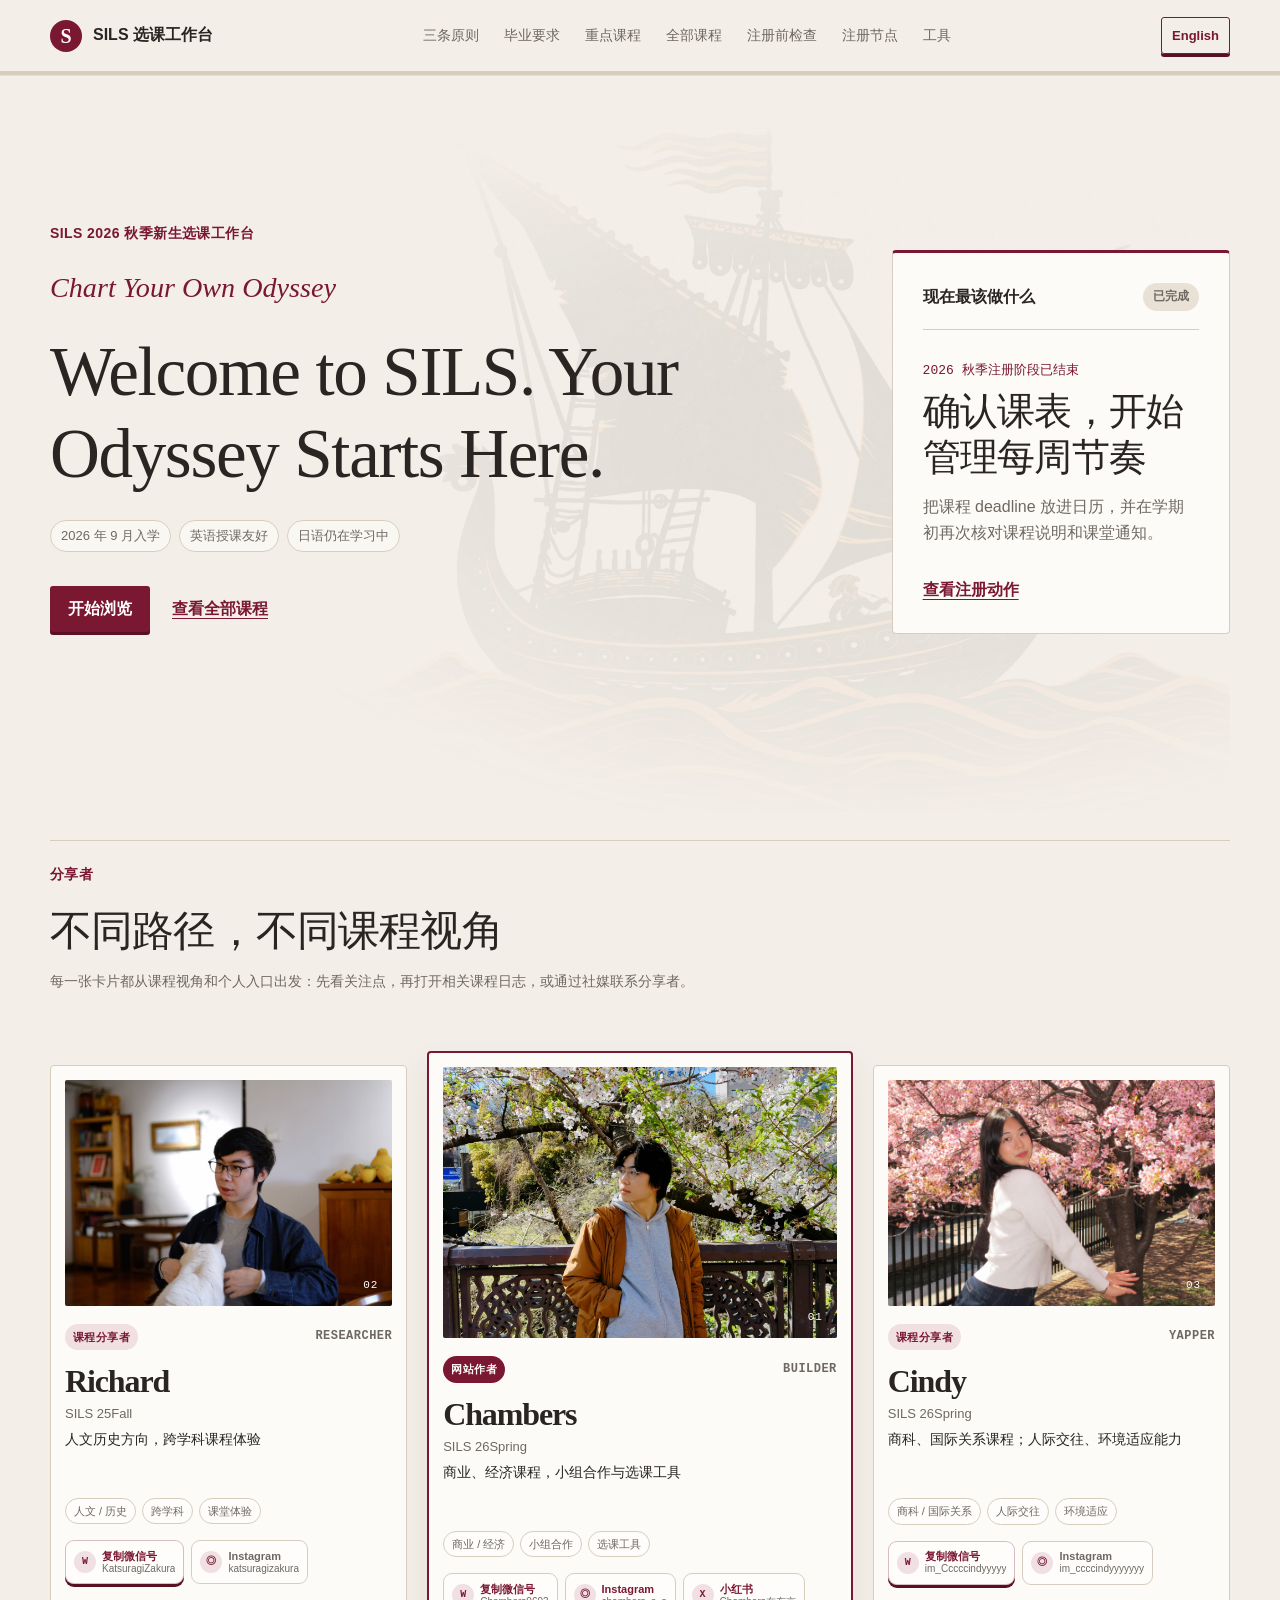
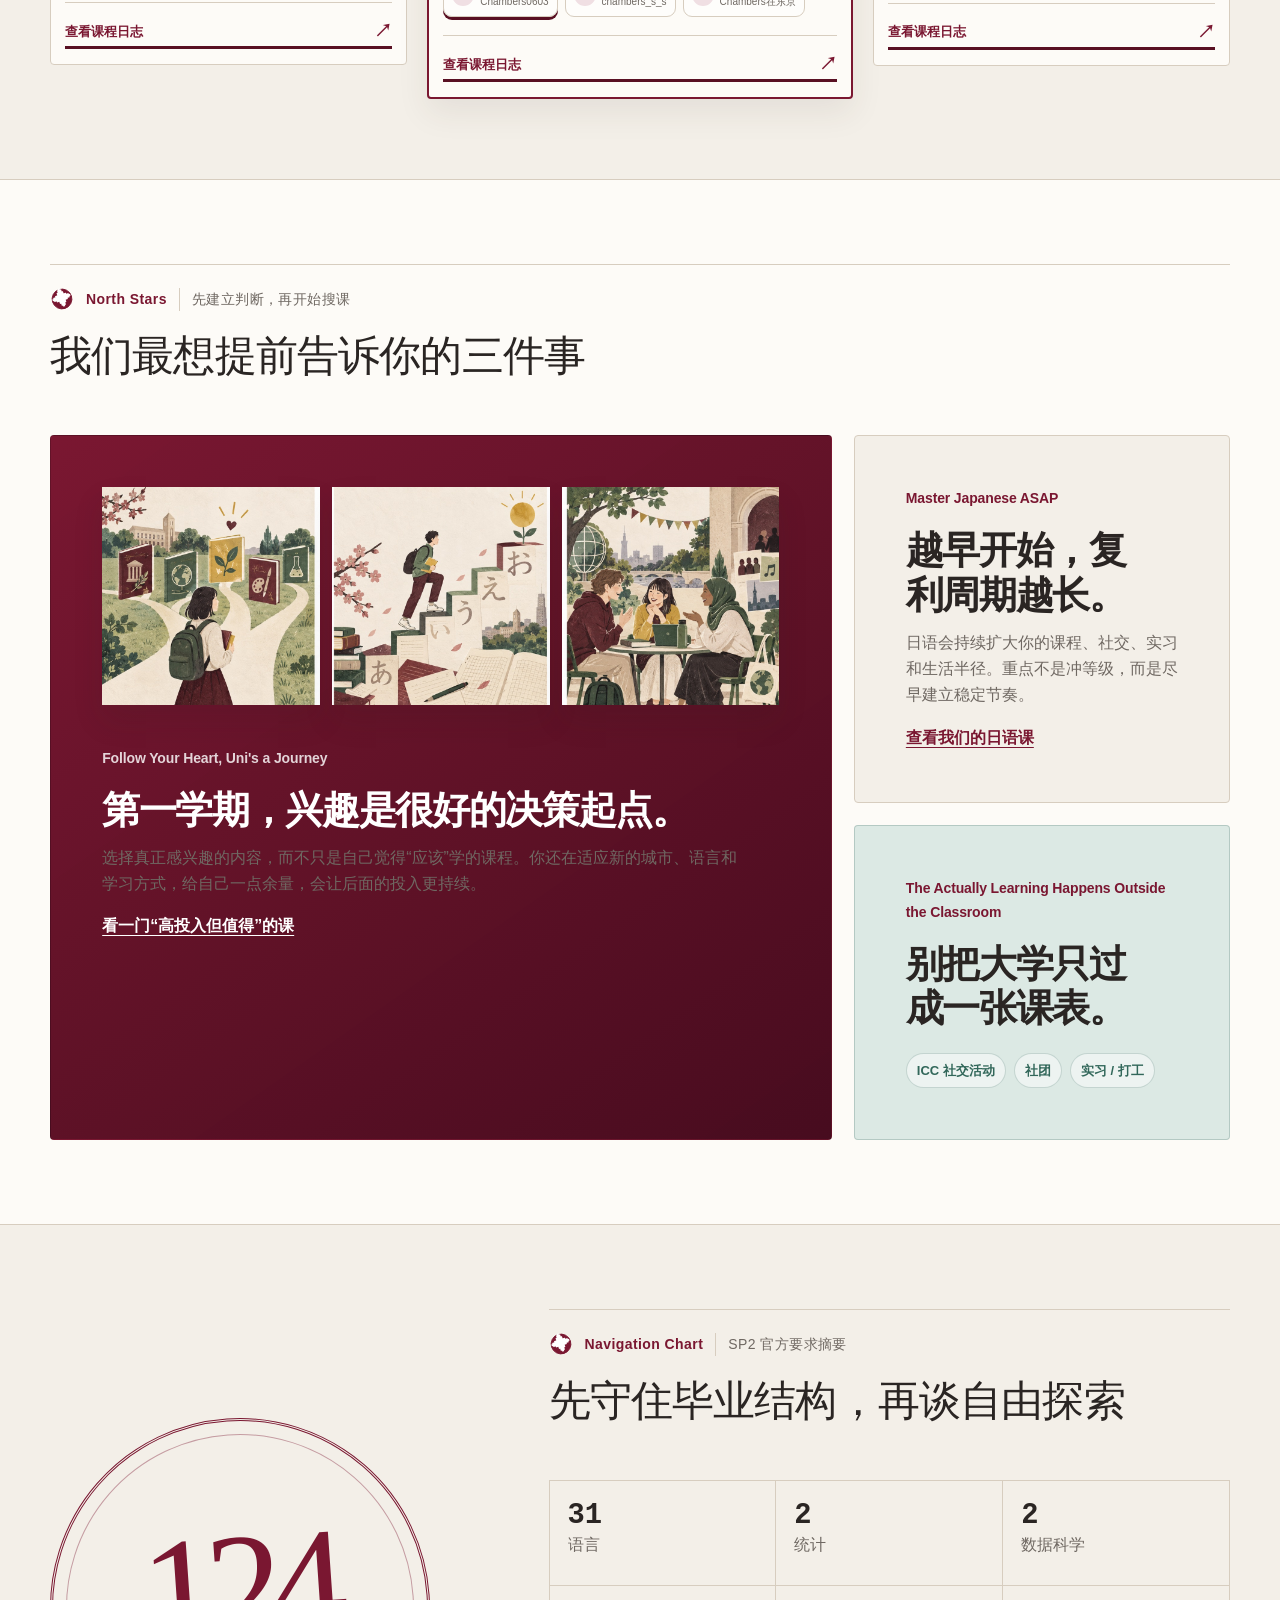
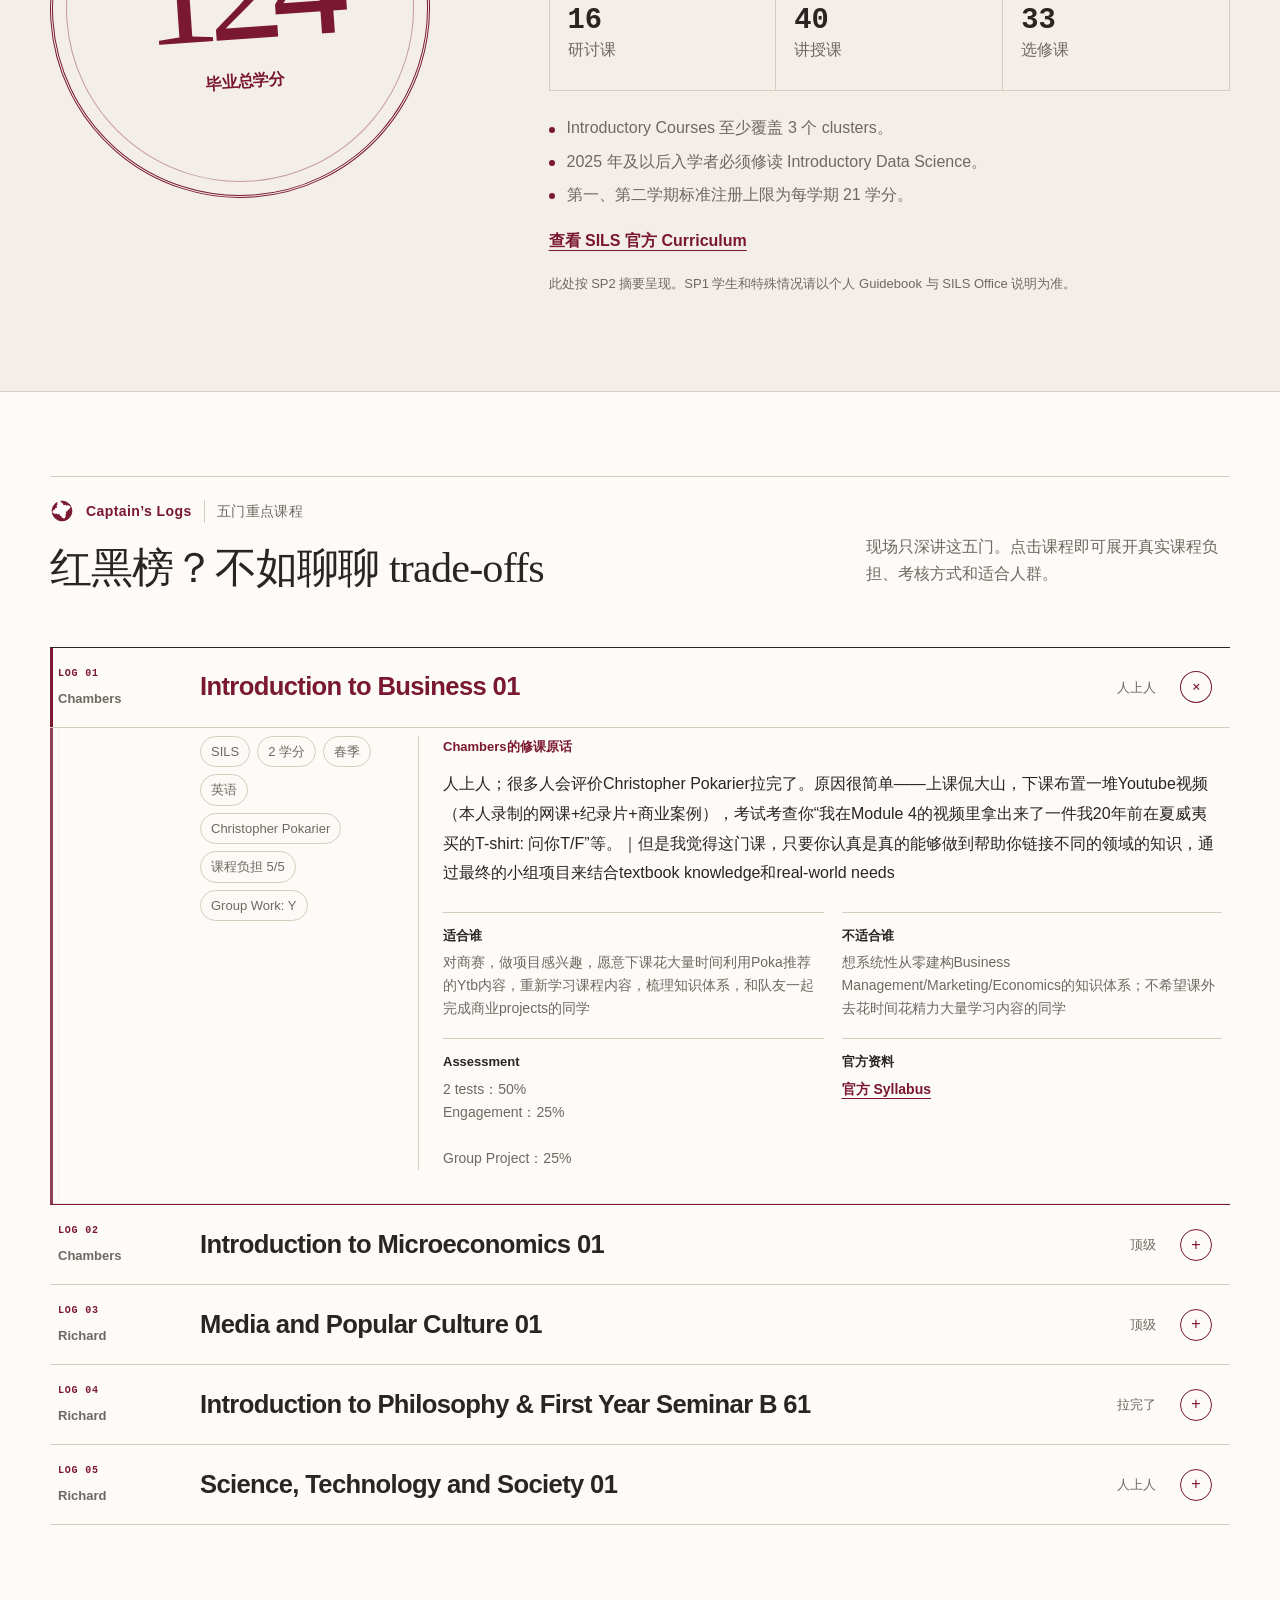
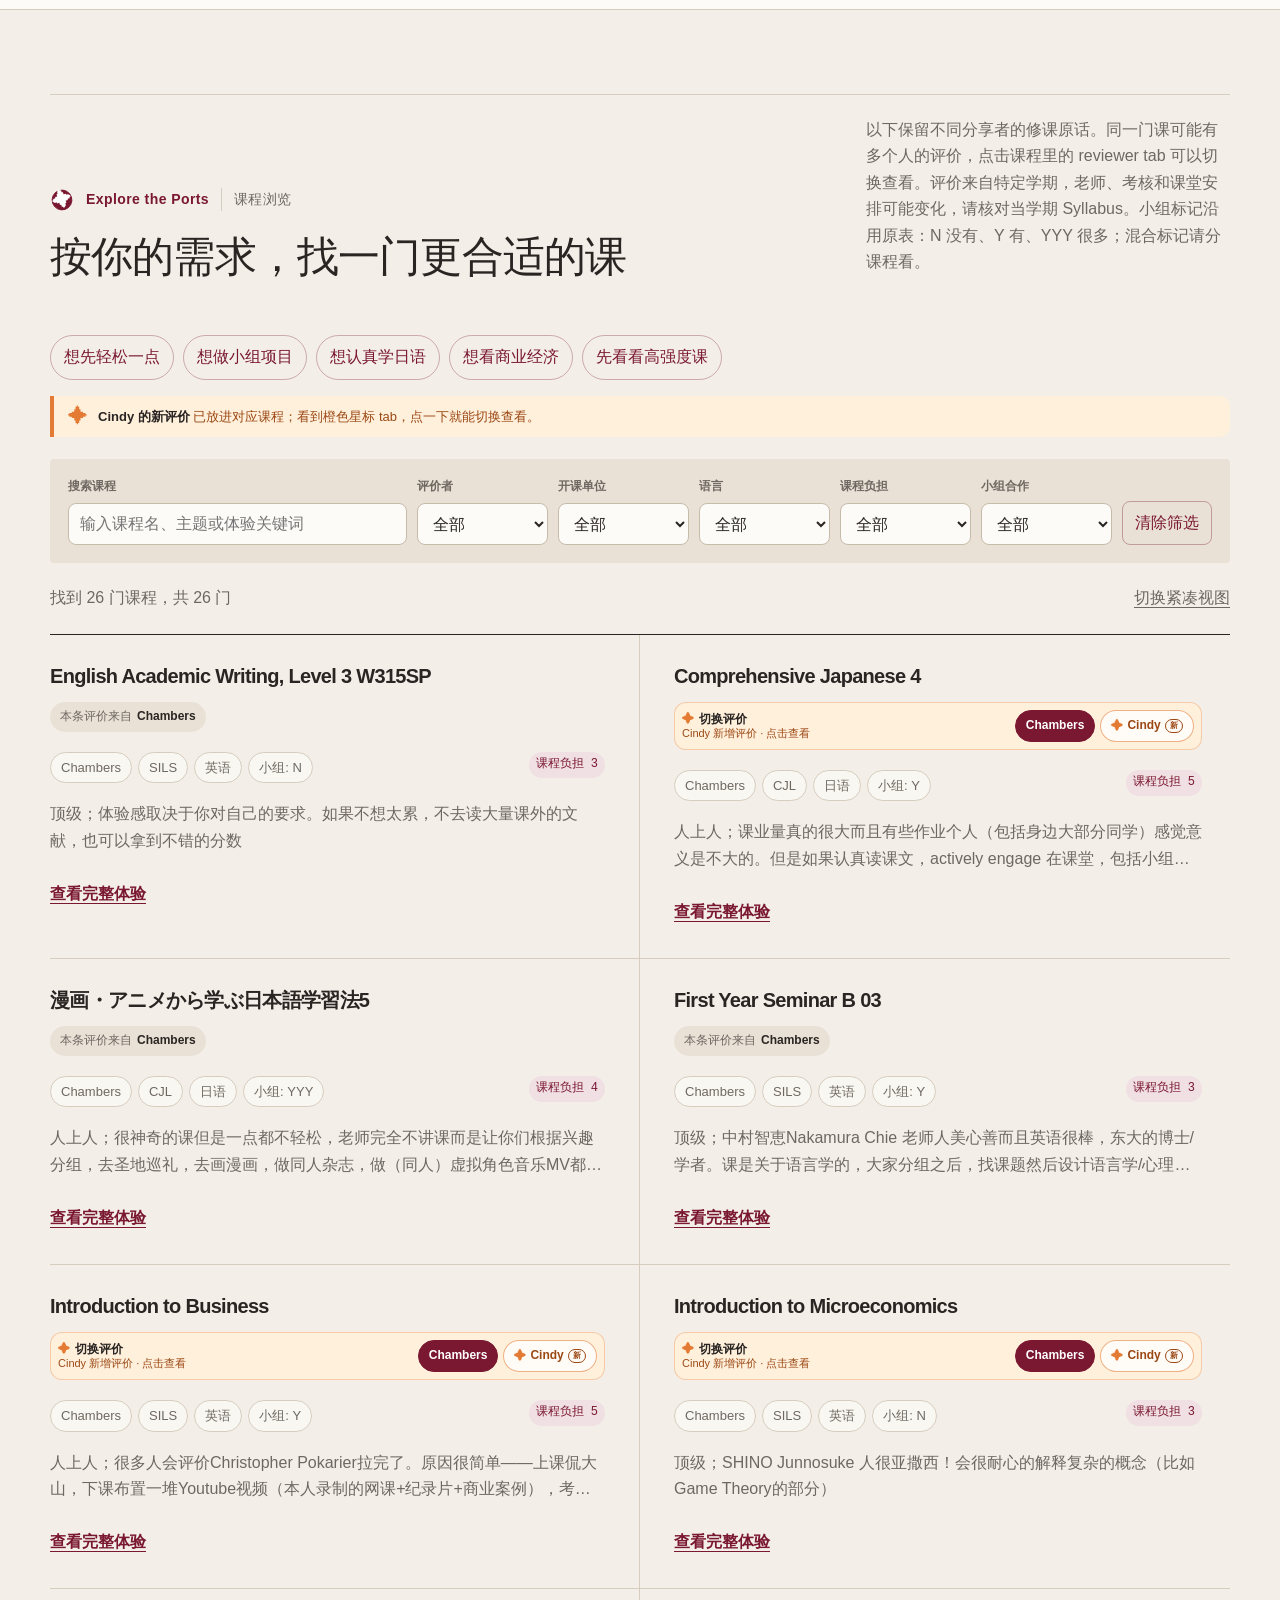
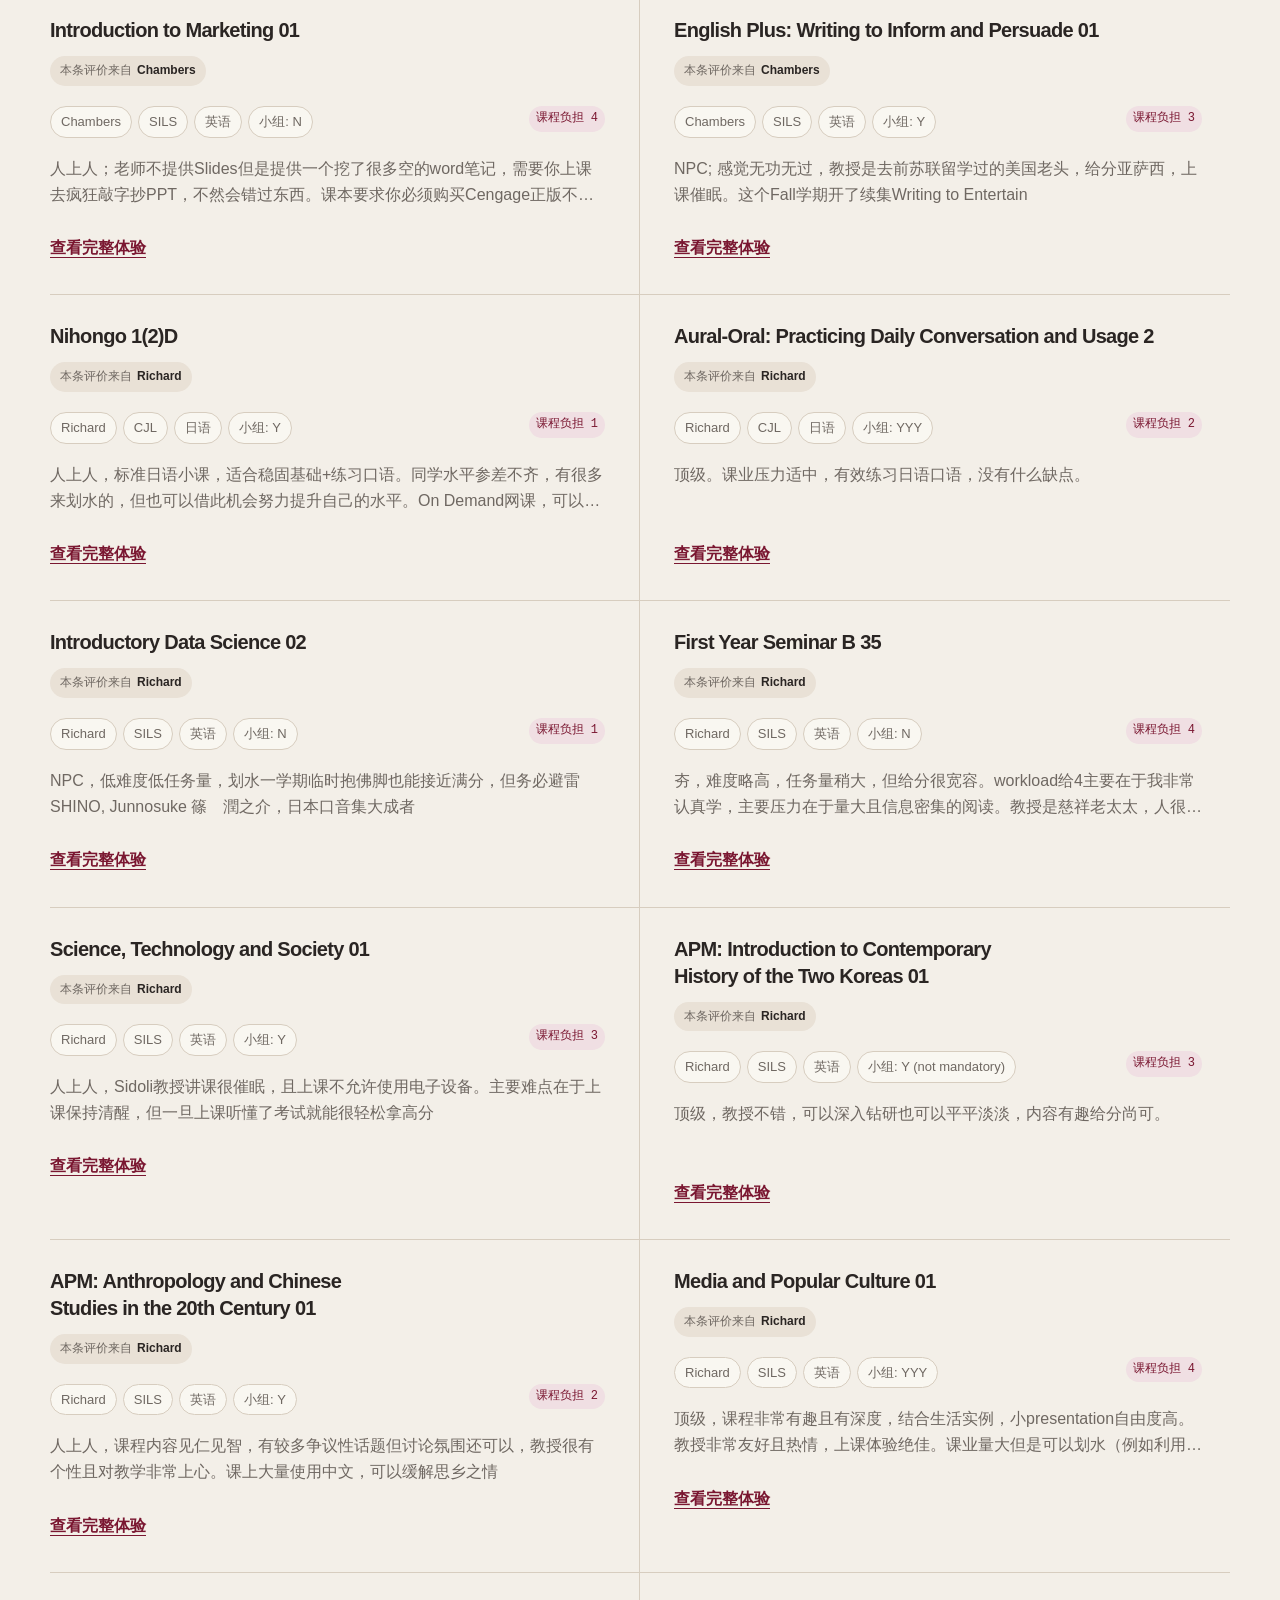
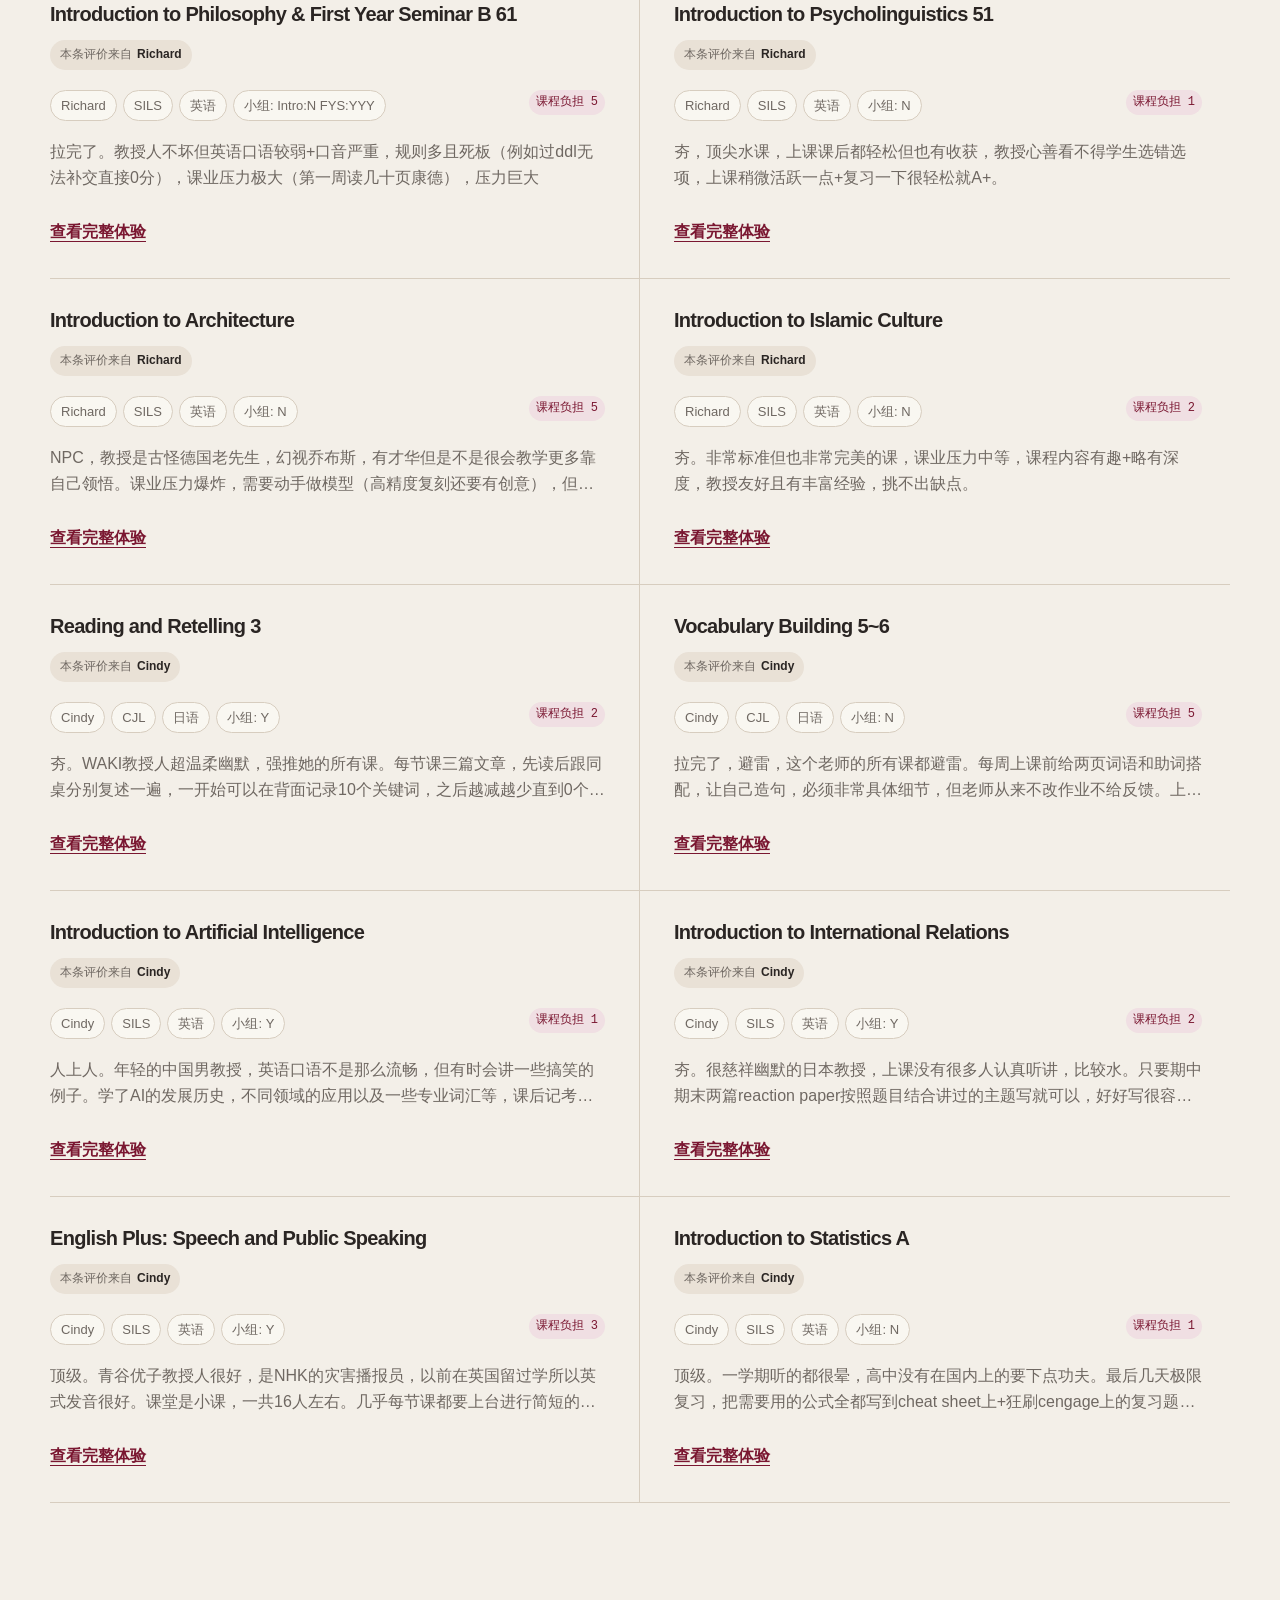
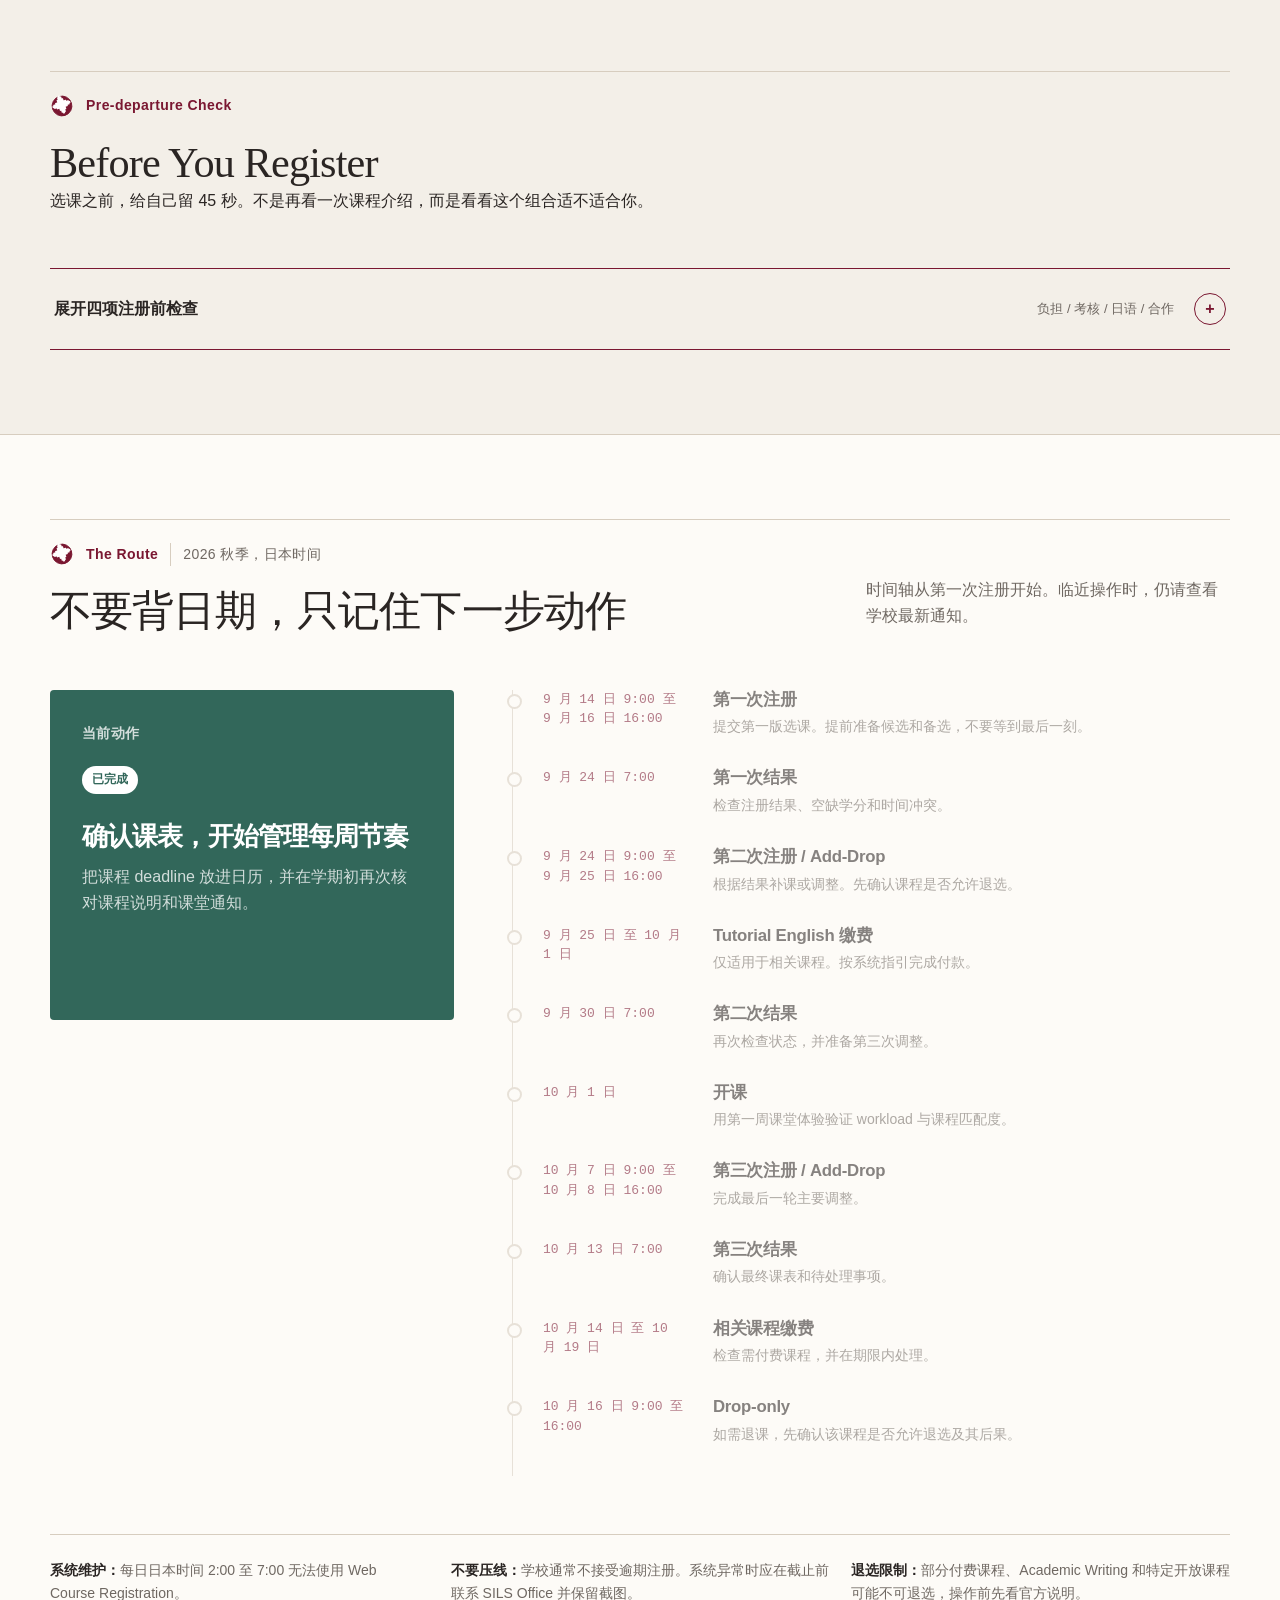
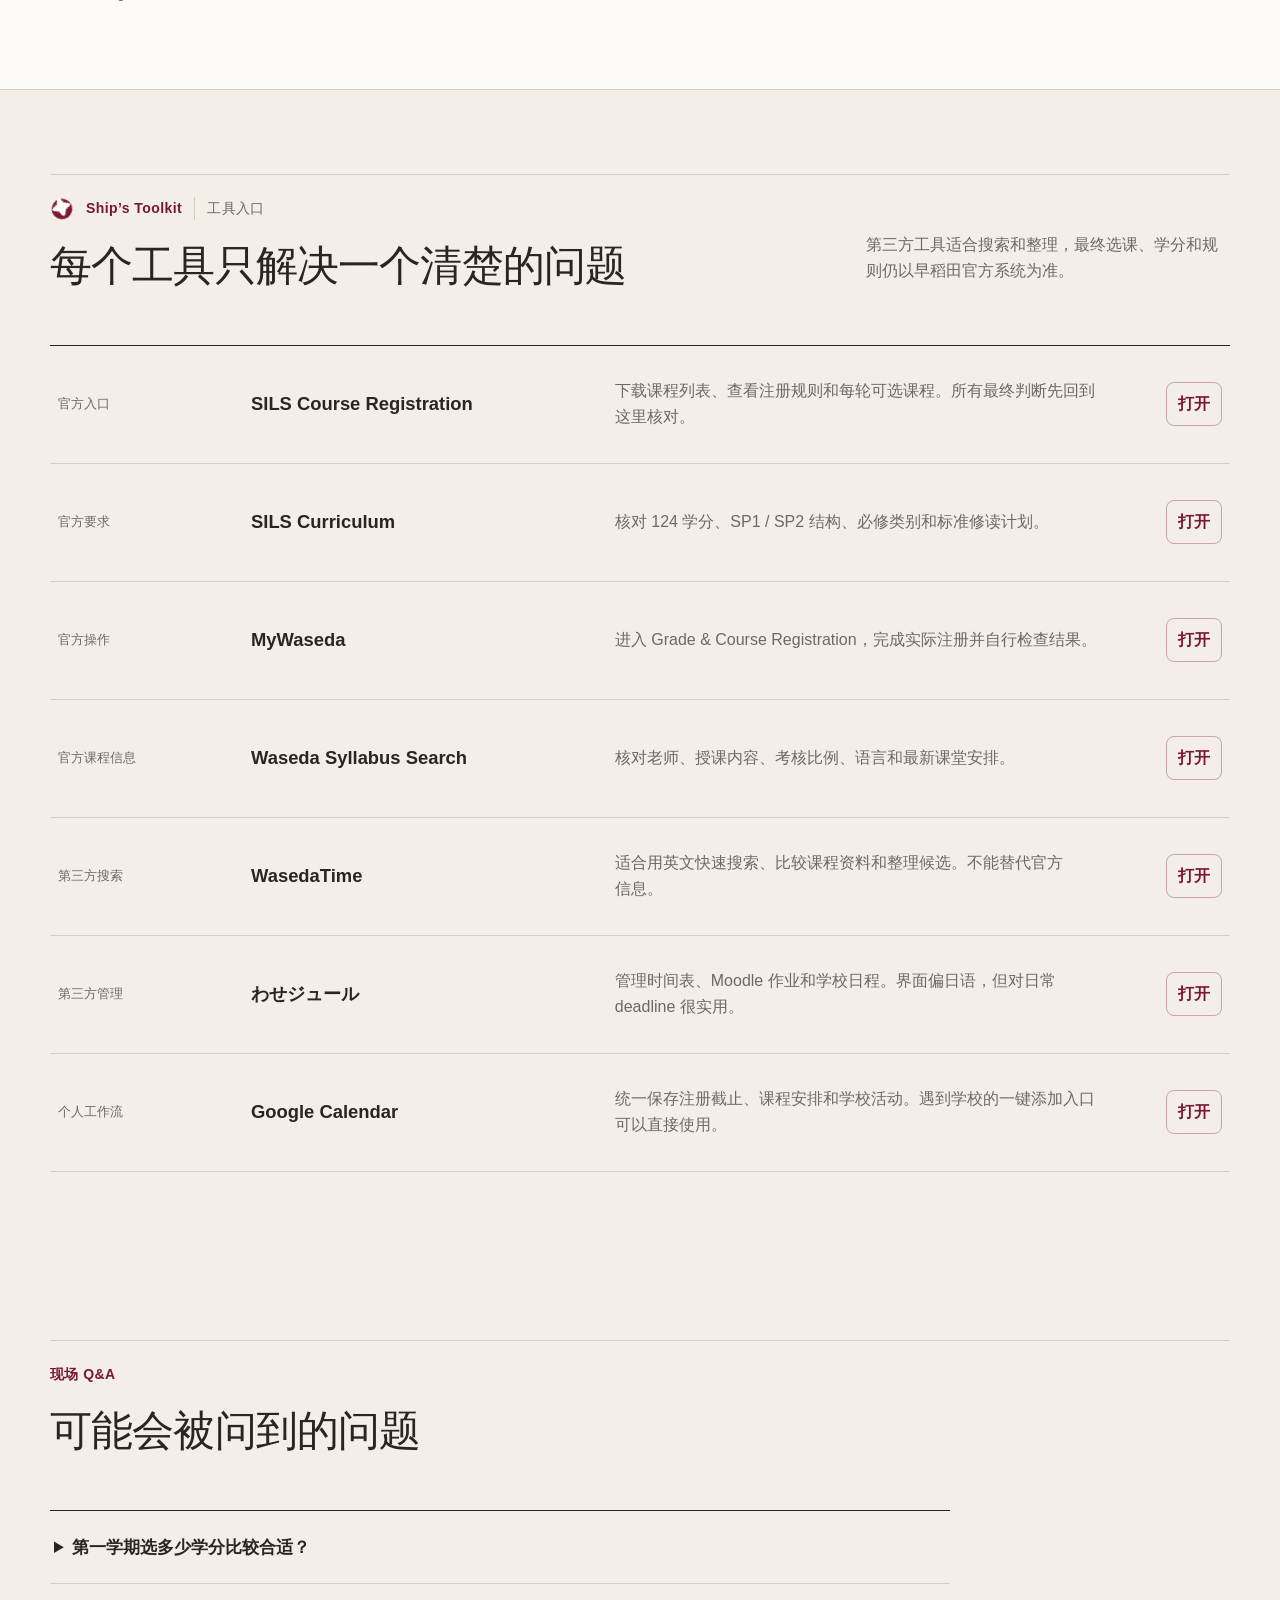
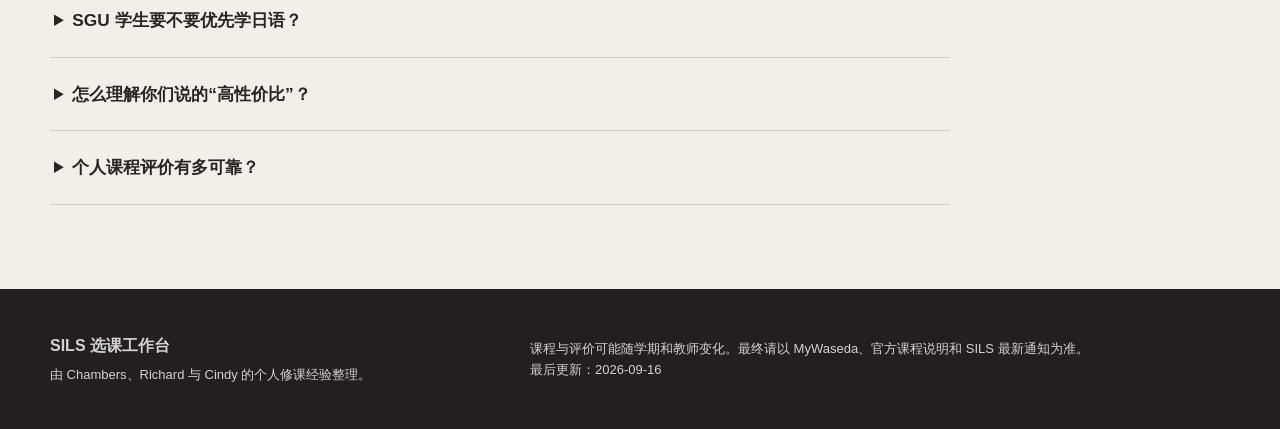
==== commit 904ffcf8: "Clarify presenter identity tags" ====
--- a/index.html
+++ b/index.html
@@ -108,7 +108,7 @@
             <div class="presenter-content">
               <div class="presenter-meta">
                 <span class="presenter-badge" data-i18n="presenters.contributorBadge">课程分享者</span>
-                <span class="presenter-route-label">FIELD NOTES</span>
+                <span class="presenter-route-label">RESEARCHER</span>
               </div>
               <h3 data-i18n="presenters.richardName">Richard</h3>
               <p class="presenter-role" data-i18n="presenters.richardRole">SILS 25Fall</p>
@@ -147,7 +147,7 @@
             <div class="presenter-content">
               <div class="presenter-meta">
                 <span class="presenter-badge presenter-badge-author" data-i18n="presenters.authorBadge">网站作者</span>
-                <span class="presenter-route-label">NORTH STAR</span>
+                <span class="presenter-route-label">BUILDER</span>
               </div>
               <h3 data-i18n="presenters.chambersName">Chambers</h3>
               <p class="presenter-role" data-i18n="presenters.chambersRole">SILS 26Spring</p>
@@ -190,7 +190,7 @@
             <div class="presenter-content">
               <div class="presenter-meta">
                 <span class="presenter-badge" data-i18n="presenters.contributorBadge">课程分享者</span>
-                <span class="presenter-route-label">ON DECK</span>
+                <span class="presenter-route-label">YAPPER</span>
               </div>
               <h3 data-i18n="presenters.authorName">Cindy</h3>
               <p class="presenter-role" data-i18n="presenters.authorRole">SILS 26Spring</p>
